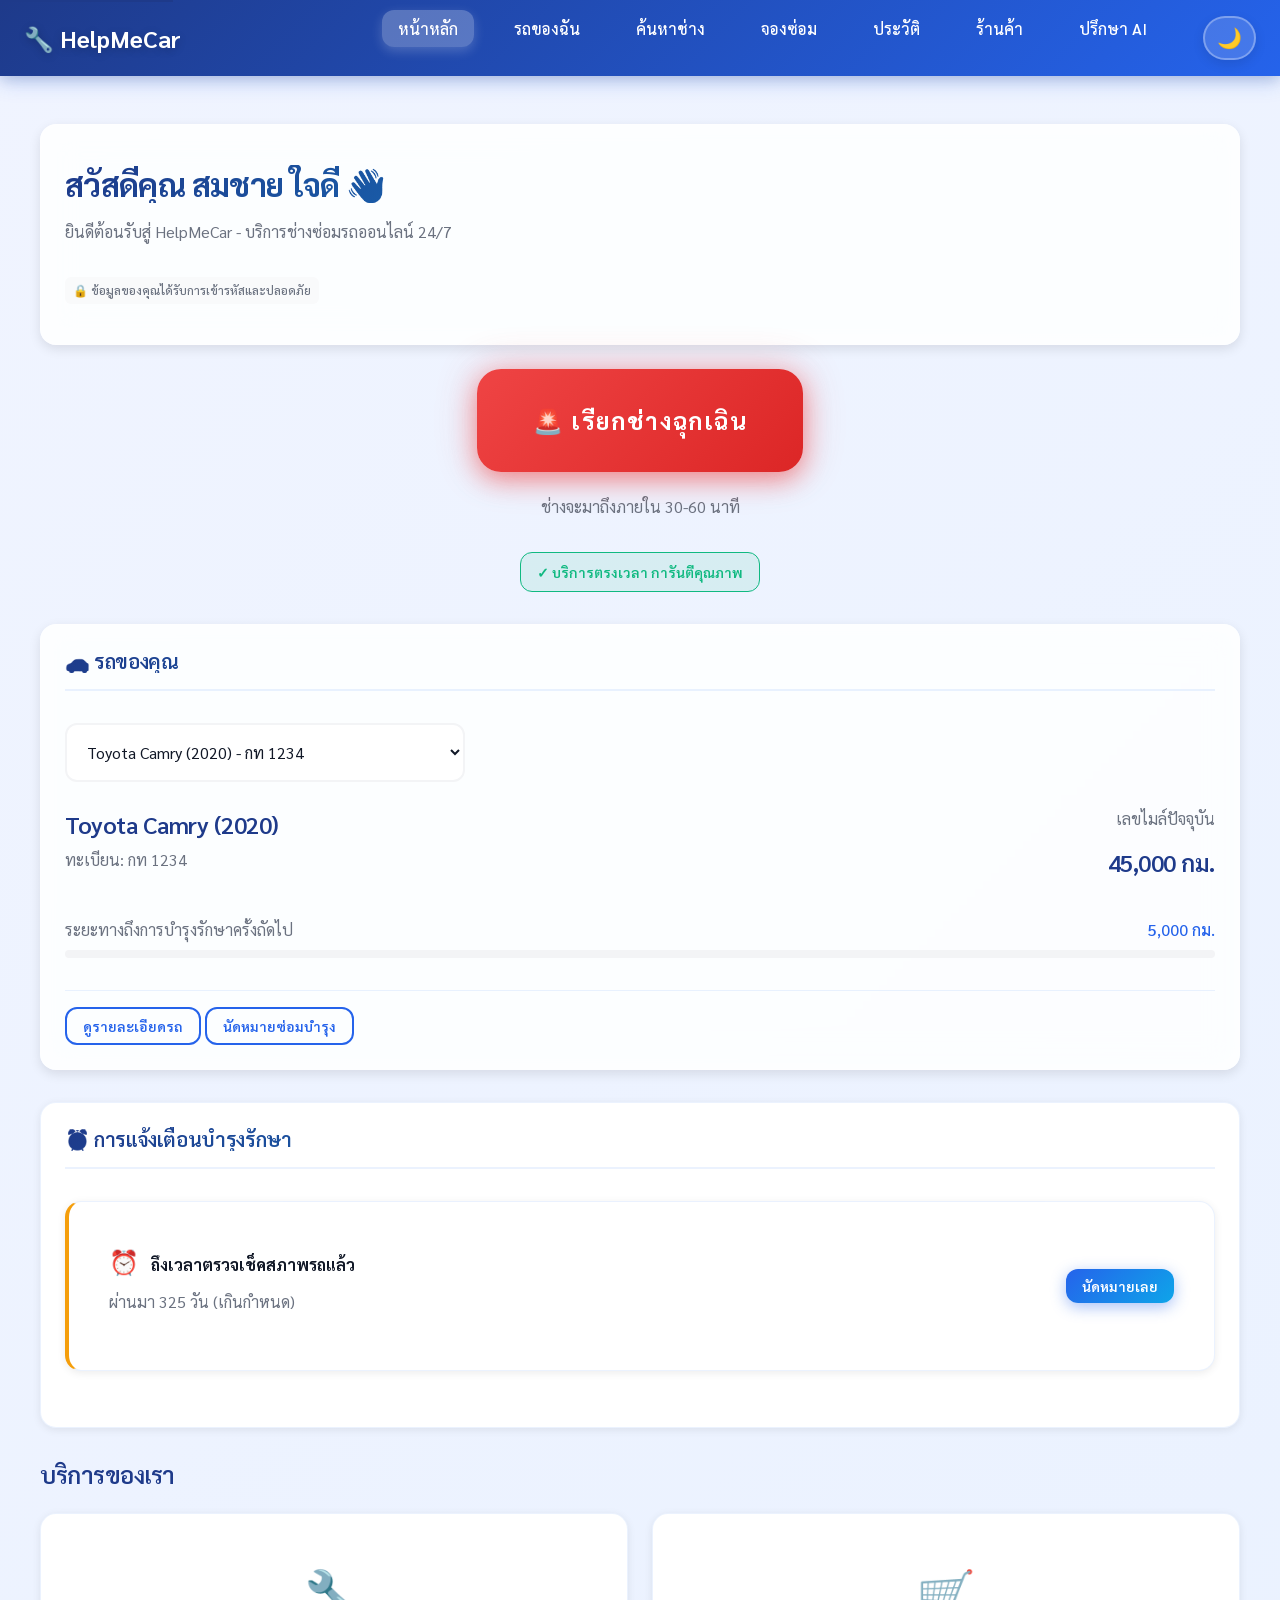
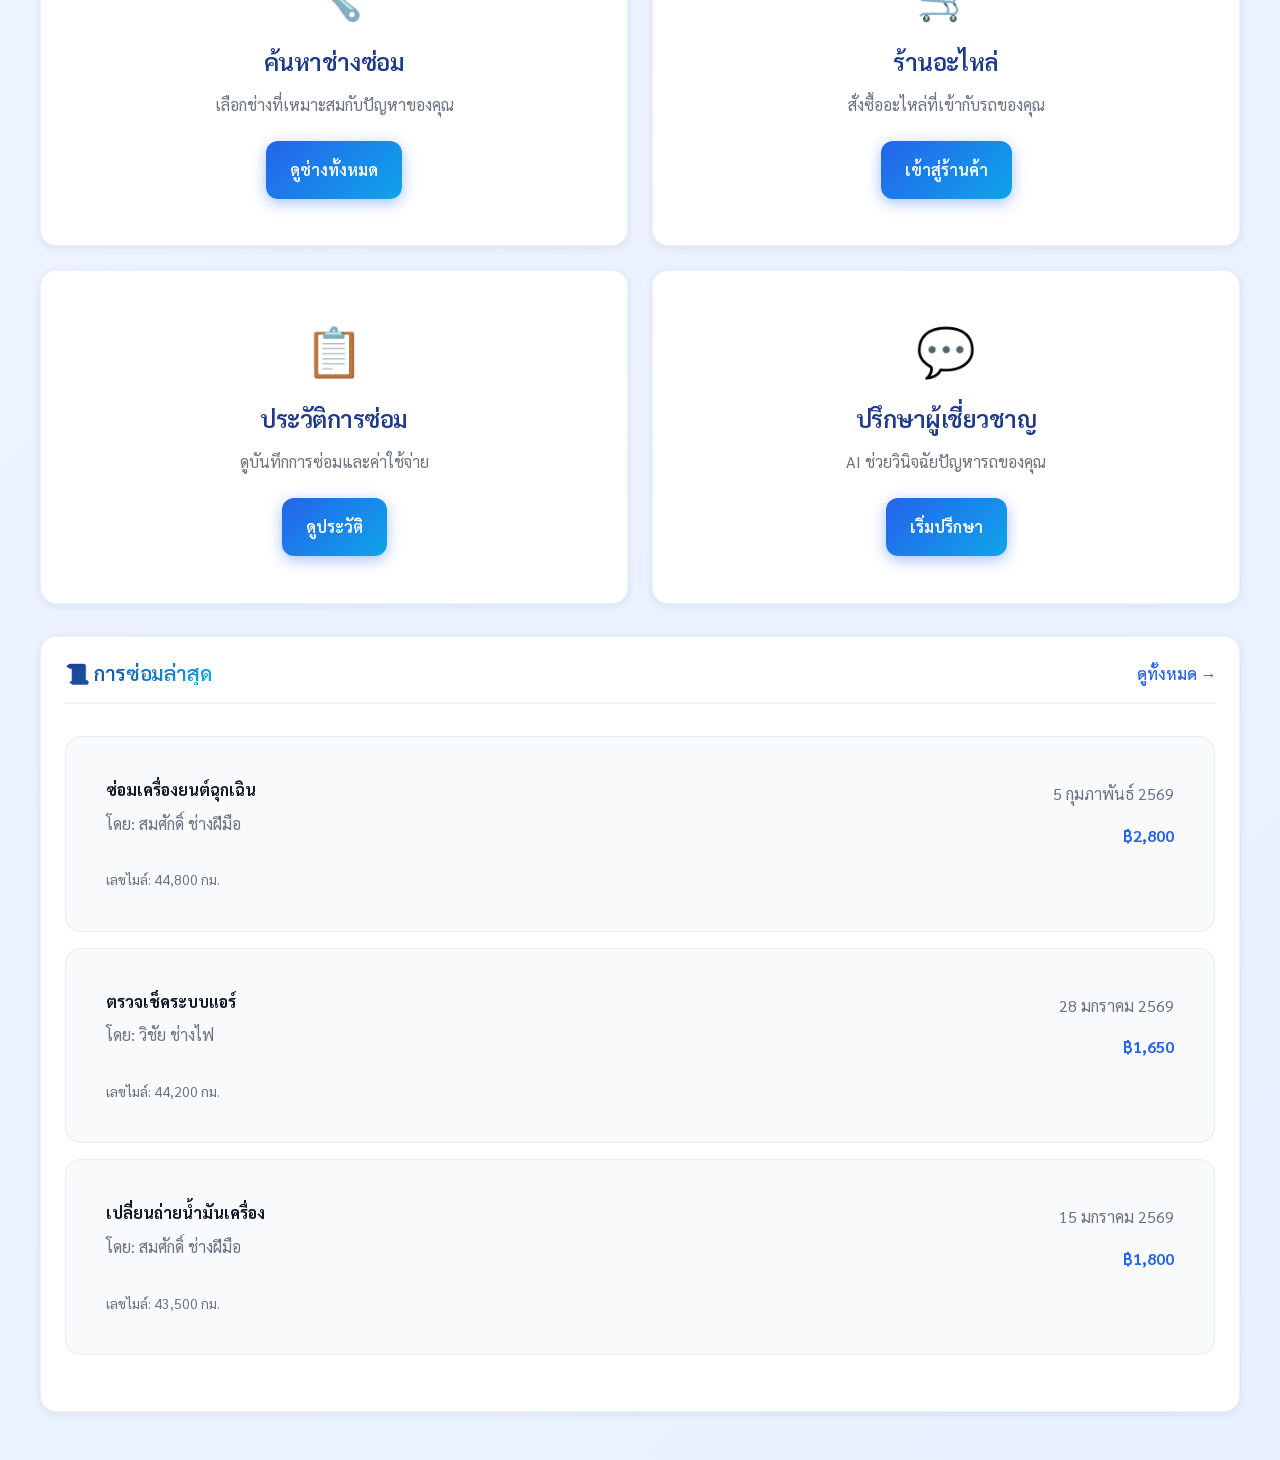
==== index.html @ f8b2505c "Add files via upload" ====
<!DOCTYPE html>
<html lang="th">

<head>
    <meta charset="UTF-8">
    <meta name="viewport" content="width=device-width, initial-scale=1.0">
    <meta name="description"
        content="HelpMeCar - บริการช่างซ่อมรถฉุกเฉิน 24/7 พร้อมบริการซื้ออะไหล่และปรึกษาผู้เชี่ยวชาญ">
    <meta name="keywords" content="ซ่อมรถ, ช่างซ่อมรถ, ซ่อมรถฉุกเฉิน, อะไหล่รถ, บำรุงรักษารถ">
    <meta name="author" content="HelpMeCar">
    <title>HelpMeCar - แดชบอร์ด</title>
    <link rel="stylesheet" href="css/style.css">
</head>

<body>
    <!-- Skip Navigation for Accessibility -->
    <a href="#main-content" class="skip-nav">ข้ามไปยังเนื้อหาหลัก</a>

    <!-- Navigation Bar -->
    <nav class="navbar">
        <div class="navbar-container">
            <a href="index.html" class="navbar-brand">
                🔧 HelpMeCar
            </a>

            <button class="navbar-toggle" aria-label="Toggle menu">
                <span></span>
                <span></span>
                <span></span>
            </button>

            <ul class="navbar-menu">
                <li><a href="index.html" class="navbar-link active">หน้าหลัก</a></li>
                <li><a href="pages/vehicles.html" class="navbar-link">รถของฉัน</a></li>
                <li><a href="pages/mechanics.html" class="navbar-link">ค้นหาช่าง</a></li>
                <li><a href="pages/booking.html" class="navbar-link">จองซ่อม</a></li>
                <li><a href="pages/history.html" class="navbar-link">ประวัติ</a></li>
                <li><a href="pages/store.html" class="navbar-link">ร้านค้า</a></li>
                <li><a href="pages/consultation.html" class="navbar-link">ปรึกษา AI</a></li>
                <li>
                    <button class="theme-toggle" onclick="toggleTheme()" aria-label="Toggle dark mode">
                        <span class="icon" id="themeIcon">🌙</span>
                    </button>
                </li>
            </ul>
        </div>
    </nav>

    <!-- Main Content -->
    <main id="main-content" class="container section">
        <!-- Welcome Section -->
        <div class="card card-glass mb-3">
            <div class="card-body">
                <h2 class="mb-2"
                    style="background: linear-gradient(135deg, var(--primary-blue), var(--electric-blue)); -webkit-background-clip: text; -webkit-text-fill-color: transparent; background-clip: text; font-weight: 700;">
                    สวัสดีคุณ <span id="userName">...</span> 👋</h2>
                <p class="text-muted">ยินดีต้อนรับสู่ HelpMeCar - บริการช่างซ่อมรถออนไลน์ 24/7</p>
                <div class="security-indicator mt-2">
                    🔒 ข้อมูลของคุณได้รับการเข้ารหัสและปลอดภัย
                </div>
            </div>
        </div>

        <!-- Emergency Call Button (Primary Action) -->
        <div class="text-center mb-4">
            <a href="pages/booking.html?type=emergency" class="btn btn-emergency btn-xl">
                <span style="display: inline-block; animation: float 2s ease-in-out infinite;">🚨</span>
                เรียกช่างฉุกเฉิน
            </a>
            <p class="text-muted mt-2">ช่างจะมาถึงภายใน 30-60 นาที</p>
            <div class="trust-badge mt-2">
                ✓ บริการตรงเวลา การันตีคุณภาพ
            </div>
        </div>

        <!-- Current Vehicle Status -->
        <div class="card card-glass mb-4">
            <div class="card-header">
                <h3 class="card-title"><span
                        style="animation: float 3s ease-in-out infinite; display: inline-block;">🚗</span> รถของคุณ</h3>
            </div>
            <div class="card-body">
                <div id="vehicleInfo">
                    <!-- Vehicle Selector (if multiple vehicles) -->
                    <div class="mb-3" id="vehicleSelectorContainer"></div>

                    <div class="flex-between mb-2">
                        <div>
                            <h4 id="vehicleName" class="mb-1">กำลังโหลด...</h4>
                            <p class="text-muted" id="vehiclePlate">-</p>
                        </div>
                        <div class="text-right">
                            <p class="text-muted">เลขไมล์ปัจจุบัน</p>
                            <h4 id="vehicleMileage">-</h4>
                        </div>
                    </div>

                    <!-- Maintenance Progress Bar -->
                    <div class="mt-3">
                        <div class="flex-between mb-1">
                            <span class="text-muted">ระยะทางถึงการบำรุงรักษาครั้งถัดไป</span>
                            <span class="text-primary" id="mileageRemaining">-</span>
                        </div>
                        <div style="background: var(--bg-grey); height: 8px; border-radius: 4px; overflow: hidden;">
                            <div id="mileageProgress"
                                style="background: var(--steel-blue); height: 100%; width: 0%; transition: width 0.5s;">
                            </div>
                        </div>
                    </div>
                </div>
            </div>
            <div class="card-footer">
                <button class="btn btn-outline btn-sm" onclick="viewVehicleDetails()">ดูรายละเอียดรถ</button>
                <button class="btn btn-outline btn-sm" onclick="scheduleService()">นัดหมายซ่อมบำรุง</button>
            </div>
        </div>

        <!-- Maintenance Reminders -->
        <div class="card mb-4">
            <div class="card-header">
                <h3 class="card-title">⏰ การแจ้งเตือนบำรุงรักษา</h3>
            </div>
            <div class="card-body">
                <div id="reminders">
                    <!-- Reminders will be populated here -->
                </div>
            </div>
        </div>

        <!-- Quick Actions Grid -->
        <h3 class="mb-3">บริการของเรา</h3>
        <div class="grid grid-2 mb-4">
            <div class="card">
                <div class="card-body text-center">
                    <div style="font-size: 3rem; margin-bottom: 1rem; animation: float 3s ease-in-out infinite;">🔧
                    </div>
                    <h4 class="mb-2">ค้นหาช่างซ่อม</h4>
                    <p class="text-muted mb-3">เลือกช่างที่เหมาะสมกับปัญหาของคุณ</p>
                    <a href="pages/mechanics.html" class="btn btn-primary">ดูช่างทั้งหมด</a>
                </div>
            </div>

            <div class="card">
                <div class="card-body text-center">
                    <div style="font-size: 3rem; margin-bottom: 1rem; animation: float 3s ease-in-out infinite 0.3s;">🛒
                    </div>
                    <h4 class="mb-2">ร้านอะไหล่</h4>
                    <p class="text-muted mb-3">สั่งซื้ออะไหล่ที่เข้ากับรถของคุณ</p>
                    <a href="pages/store.html" class="btn btn-primary">เข้าสู่ร้านค้า</a>
                </div>
            </div>

            <div class="card">
                <div class="card-body text-center">
                    <div style="font-size: 3rem; margin-bottom: 1rem; animation: float 3s ease-in-out infinite 0.6s;">📋
                    </div>
                    <h4 class="mb-2">ประวัติการซ่อม</h4>
                    <p class="text-muted mb-3">ดูบันทึกการซ่อมและค่าใช้จ่าย</p>
                    <a href="pages/history.html" class="btn btn-primary">ดูประวัติ</a>
                </div>
            </div>

            <div class="card">
                <div class="card-body text-center">
                    <div style="font-size: 3rem; margin-bottom: 1rem; animation: float 3s ease-in-out infinite 0.9s;">💬
                    </div>
                    <h4 class="mb-2">ปรึกษาผู้เชี่ยวชาญ</h4>
                    <p class="text-muted mb-3">AI ช่วยวินิจฉัยปัญหารถของคุณ</p>
                    <a href="pages/consultation.html" class="btn btn-primary">เริ่มปรึกษา</a>
                </div>
            </div>
        </div>

        <!-- Recent Service History (Brief) -->
        <div class="card">
            <div class="card-header flex-between">
                <h3 class="card-title">📜 การซ่อมล่าสุด</h3>
                <a href="history.html" class="text-primary">ดูทั้งหมด →</a>
            </div>
            <div class="card-body">
                <div id="recentServices">
                    <!-- Recent services will be populated here -->
                </div>
            </div>
        </div>
    </main>

    <!-- Scripts -->
    <script src="js/app.js"></script>
    <script src="js/dashboard.js"></script>
</body>

</html>
---- css/style.css ----
/* ========================================
/* ========================================
   HelpMeCar - Modern Premium Design System
   ======================================== */

/* Import Thai Font */
@import url('https://fonts.googleapis.com/css2?family=Sarabun:wght@300;400;500;600;700&display=swap');

/* CSS Variables - Modern Premium Theme */
:root {
  /* Primary Colors - Vibrant Blue Gradient */
  --primary-blue: #1E3A8A;
  --primary-blue-light: #2563EB;
  --primary-blue-dark: #1E40AF;
  --royal-blue: #2563EB;
  --electric-blue: #0EA5E9;
  --cyan-blue: #06B6D4;

  /* Secondary Colors - Grey */
  --secondary-grey: #1F2937;
  --secondary-grey-light: #374151;
  --secondary-grey-dark: #0F172A;

  /* Accent Colors - Bright Blue */
  --accent-blue: #3B82F6;
  --accent-blue-light: #60A5FA;
  --sky-blue: #0EA5E9;
  --purple-accent: #8B5CF6;
  --pink-accent: #EC4899;

  /* Background Colors */
  --bg-light: #F9FAFB;
  --bg-grey: #F3F4F6;
  --bg-white: #FFFFFF;
  --bg-gradient: linear-gradient(135deg, #667eea 0%, #764ba2 100%);

  /* Text Colors */
  --text-dark: #111827;
  --text-white: #FFFFFF;
  --text-muted: #6B7280;

  /* Status Colors */
  --success: #10B981;
  --warning: #F59E0B;
  --danger: #EF4444;
  --info: #06B6D4;

  /* Premium Shadows */
  --shadow-sm: 0 2px 8px rgba(0, 0, 0, 0.08);
  --shadow-md: 0 4px 12px rgba(0, 0, 0, 0.1);
  --shadow-lg: 0 10px 30px rgba(0, 0, 0, 0.15);
  --shadow-xl: 0 20px 40px rgba(0, 0, 0, 0.2);
  --shadow-glow: 0 0 20px rgba(37, 99, 235, 0.3);
  --shadow-colored: 0 8px 32px rgba(59, 130, 246, 0.25);

  /* Spacing */
  --spacing-xs: 0.5rem;
  --spacing-sm: 1rem;
  --spacing-md: 1.5rem;
  --spacing-lg: 2rem;
  --spacing-xl: 3rem;

  /* Border Radius */
  --radius-sm: 6px;
  --radius-md: 12px;
  --radius-lg: 16px;
  --radius-xl: 24px;
  --radius-full: 9999px;

  /* Transitions */
  --transition-fast: 0.2s cubic-bezier(0.4, 0, 0.2, 1);
  --transition-normal: 0.3s cubic-bezier(0.4, 0, 0.2, 1);
  --transition-slow: 0.5s cubic-bezier(0.4, 0, 0.2, 1);
  --transition-bounce: 0.5s cubic-bezier(0.68, -0.55, 0.265, 1.55);
}

/* ========================================
   DARK MODE THEME
   ======================================== */
[data-theme="dark"] {
  /* Primary Colors - Brighter Blue for dark mode */
  --primary-blue: #3B82F6;
  --primary-blue-light: #60A5FA;
  --primary-blue-dark: #2563EB;
  --royal-blue: #60A5FA;
  --electric-blue: #38BDF8;
  --cyan-blue: #22D3EE;

  /* Secondary Colors - Lighter Grey */
  --secondary-grey: #9CA3AF;
  --secondary-grey-light: #D1D5DB;
  --secondary-grey-dark: #6B7280;

  /* Accent Colors - Sky Blue */
  --accent-blue: #60A5FA;
  --accent-blue-light: #93C5FD;
  --sky-blue: #38BDF8;
  --purple-accent: #A78BFA;
  --pink-accent: #F472B6;

  /* Background Colors - Dark */
  --bg-light: #1F2937;
  --bg-grey: #374151;
  --bg-white: #111827;

  /* Text Colors - Light */
  --text-dark: #F9FAFB;
  --text-white: #FFFFFF;
  --text-muted: #9CA3AF;

  /* Status Colors - Adjusted for dark */
  --success: #34D399;
  --warning: #FBBF24;
  --danger: #F87171;
  --info: #22D3EE;

  /* Shadows - Stronger for dark mode */
  --shadow-sm: 0 2px 8px rgba(0, 0, 0, 0.4);
  --shadow-md: 0 4px 12px rgba(0, 0, 0, 0.5);
  --shadow-lg: 0 10px 30px rgba(0, 0, 0, 0.6);
  --shadow-xl: 0 20px 40px rgba(0, 0, 0, 0.7);
  --shadow-glow: 0 0 25px rgba(96, 165, 250, 0.4);
  --shadow-colored: 0 8px 32px rgba(96, 165, 250, 0.3);
}

/* Smooth transition for theme switching */
body {
  transition: background-color 0.3s ease, color 0.3s ease;
}

/* ========================================
   Base Styles
   ======================================== */

* {
  margin: 0;
  padding: 0;
  box-sizing: border-box;
}

html {
  font-size: 16px;
  scroll-behavior: smooth;
}

body {
  font-family: 'Sarabun', sans-serif;
  background: linear-gradient(135deg,
      #f0f4ff 0%,
      #e8f1ff 25%,
      #f5f8ff 50%,
      #eef4ff 75%,
      #f0f4ff 100%);
  background-size: 400% 400%;
  animation: gradient-float 15s ease infinite;
  color: var(--text-dark);
  line-height: 1.6;
  font-weight: 500;
  -webkit-font-smoothing: antialiased;
  -moz-osx-font-smoothing: grayscale;
  position: relative;
  min-height: 100vh;
}

/* Animated gradient background */
@keyframes gradient-float {
  0% {
    background-position: 0% 50%;
  }

  50% {
    background-position: 100% 50%;
  }

  100% {
    background-position: 0% 50%;
  }
}

/* Dark mode background */
[data-theme="dark"] body {
  background: linear-gradient(135deg,
      #0f172a 0%,
      #1e293b 25%,
      #1a2332 50%,
      #151f2e 75%,
      #0f172a 100%);
  background-size: 400% 400%;
  animation: gradient-float 15s ease infinite;
}

/* Smooth page entrance */
@keyframes fadeIn {
  from {
    opacity: 0;
    transform: translateY(20px);
  }

  to {
    opacity: 1;
    transform: translateY(0);
  }
}

body {
  animation: fadeIn 0.5s ease-out;
}

/* ========================================
   Typography
   ======================================== */

h1,
h2,
h3,
h4,
h5,
h6 {
  font-weight: 600;
  line-height: 1.2;
  margin-bottom: var(--spacing-sm);
  color: var(--primary-blue);
  letter-spacing: -0.02em;
}

h1 {
  font-size: 2.5rem;
}

h2 {
  font-size: 2rem;
}

h3 {
  font-size: 1.5rem;
}

h4 {
  font-size: 1.5rem;
}

h5 {
  font-size: 1.25rem;
}

h6 {
  font-size: 1rem;
}

p {
  margin-bottom: var(--spacing-sm);
}

a {
  color: var(--royal-blue);
  text-decoration: none;
  transition: all var(--transition-fast);
  position: relative;
}

a:hover {
  color: var(--electric-blue);
  text-shadow: 0 0 10px rgba(37, 99, 235, 0.3);
}

/* Floating animation for icons */
@keyframes float {

  0%,
  100% {
    transform: translateY(0px);
  }

  50% {
    transform: translateY(-10px);
  }
}

/* ========================================
   Layout Components
   ======================================== */

.container {
  width: 100%;
  max-width: 1200px;
  margin: 0 auto;
  padding: 0 var(--spacing-md);
}

.container-fluid {
  width: 100%;
  padding: 0 var(--spacing-md);
}

.section {
  padding: var(--spacing-xl) 0;
}

/* ========================================
   Navigation Bar
   ======================================== */

.navbar {
  background: linear-gradient(135deg,
      var(--primary-blue) 0%,
      var(--royal-blue) 50%,
      var(--electric-blue) 100%);
  background-size: 200% 200%;
  animation: gradient-shift 8s ease infinite;
  box-shadow: var(--shadow-md), 0 4px 20px rgba(37, 99, 235, 0.3);
  position: sticky;
  top: 0;
  z-index: 1000;
  backdrop-filter: blur(10px);
}

@keyframes slideDown {
  from {
    transform: translateY(-100%);
    opacity: 0;
  }

  to {
    transform: translateY(0);
    opacity: 1;
  }
}

.navbar-container {
  display: flex;
  justify-content: space-between;
  align-items: center;
  padding: var(--spacing-sm) var(--spacing-md);
}

.navbar-brand {
  font-size: 1.5rem;
  font-weight: 700;
  color: var(--text-white);
  display: flex;
  align-items: center;
  gap: var(--spacing-xs);
  text-shadow: 0 2px 10px rgba(0, 0, 0, 0.2);
  transition: transform var(--transition-normal);
}

.navbar-brand:hover {
  transform: scale(1.05);
  text-shadow: 0 4px 20px rgba(255, 255, 255, 0.3);
}

.navbar-menu {
  display: flex;
  list-style: none;
  gap: var(--spacing-md);
}

.navbar-link {
  color: var(--text-white);
  padding: var(--spacing-xs) var(--spacing-sm);
  border-radius: var(--radius-md);
  transition: all var(--transition-normal);
  position: relative;
  font-weight: 500;
}

/* Underline effect on hover */
.navbar-link::after {
  content: '';
  position: absolute;
  bottom: 0;
  left: 50%;
  width: 0;
  height: 2px;
  background: var(--text-white);
  transition: all var(--transition-normal);
  transform: translateX(-50%);
}

.navbar-link:hover {
  background: rgba(255, 255, 255, 0.15);
  color: var(--text-white);
  transform: translateY(-2px);
}

.navbar-link:hover::after {
  width: 80%;
}

.navbar-link.active {
  background: rgba(255, 255, 255, 0.25);
  color: var(--text-white);
  box-shadow: 0 4px 12px rgba(255, 255, 255, 0.2);
}

/* Mobile Menu Toggle */
.navbar-toggle {
  display: none;
  flex-direction: column;
  gap: 4px;
  background: transparent;
  border: none;
  cursor: pointer;
  padding: 0.5rem;
}

.navbar-toggle span {
  width: 25px;
  height: 3px;
  background: var(--text-white);
  border-radius: 2px;
  transition: all var(--transition-normal);
}

.navbar-toggle:hover span {
  background: rgba(255, 255, 255, 0.8);
}

/* Dark Mode Toggle */
.theme-toggle {
  background: rgba(255, 255, 255, 0.15);
  border: 2px solid rgba(255, 255, 255, 0.3);
  color: var(--text-white);
  padding: 0.5rem 0.75rem;
  border-radius: var(--radius-full);
  cursor: pointer;
  display: flex;
  align-items: center;
  gap: 0.5rem;
  font-size: 1.25rem;
  transition: all var(--transition-normal);
  margin-left: var(--spacing-sm);
  box-shadow: 0 4px 12px rgba(0, 0, 0, 0.1);
}

.theme-toggle:hover {
  background: rgba(255, 255, 255, 0.25);
  transform: scale(1.1);
  box-shadow: 0 6px 20px rgba(0, 0, 0, 0.2);
}

.theme-toggle .icon {
  transition: transform var(--transition-slow);
}

.theme-toggle:hover .icon {
  transform: rotate(180deg);
}

/* ========================================
   Cards
   ========================================*/
.card {
  background: var(--bg-white);
  border-radius: var(--radius-lg);
  box-shadow: var(--shadow-sm);
  padding: var(--spacing-md);
  transition: all var(--transition-normal);
  border: 1px solid rgba(59, 130, 246, 0.1);
  position: relative;
  overflow: hidden;
}

/* Premium gradient overlay on hover */
.card::before {
  content: '';
  position: absolute;
  top: 0;
  left: 0;
  right: 0;
  height: 4px;
  background: linear-gradient(90deg, var(--royal-blue), var(--electric-blue), var(--cyan-blue));
  opacity: 0;
  transition: opacity var(--transition-normal);
}

.card:hover::before {
  opacity: 1;
}

.card:hover {
  box-shadow: var(--shadow-colored);
  transform: translateY(-6px);
  border-color: rgba(59, 130, 246, 0.3);
}

/* Glassmorphism variant */
.card-glass {
  background: rgba(255, 255, 255, 0.85);
  backdrop-filter: blur(16px) saturate(180%);
  border: 1px solid rgba(255, 255, 255, 0.4);
  box-shadow: var(--shadow-md),
    inset 0 0 20px rgba(255, 255, 255, 0.5);
}

[data-theme="dark"] .card-glass {
  background: rgba(31, 41, 55, 0.85);
  border: 1px solid rgba(255, 255, 255, 0.15);
  box-shadow: var(--shadow-md),
    inset 0 0 20px rgba(255, 255, 255, 0.05);
}

/* Card with gradient background */
.card-gradient {
  background: linear-gradient(135deg,
      rgba(59, 130, 246, 0.95) 0%,
      rgba(147, 51, 234, 0.95) 100%);
  color: var(--text-white);
  border: none;
}

.card-gradient h1,
.card-gradient h2,
.card-gradient h3,
.card-gradient h4,
.card-gradient h5,
.card-gradient h6,
.card-gradient .card-title {
  color: var(--text-white);
}

/* Animated gradient border */
.card-glow {
  position: relative;
  border: 2px solid transparent;
  background-clip: padding-box;
}

.card-glow::after {
  content: '';
  position: absolute;
  top: -2px;
  left: -2px;
  right: -2px;
  bottom: -2px;
  background: linear-gradient(45deg,
      var(--royal-blue),
      var(--purple-accent),
      var(--pink-accent),
      var(--cyan-blue));
  border-radius: var(--radius-lg);
  z-index: -1;
  opacity: 0;
  transition: opacity var(--transition-normal);
  animation: gradient-rotate 3s linear infinite;
  background-size: 300% 300%;
}

.card-glow:hover::after {
  opacity: 0.6;
}

@keyframes gradient-rotate {
  0% {
    background-position: 0% 50%;
  }

  50% {
    background-position: 100% 50%;
  }

  100% {
    background-position: 0% 50%;
  }
}

.card-header {
  padding-bottom: var(--spacing-sm);
  border-bottom: 2px solid rgba(59, 130, 246, 0.1);
  margin-bottom: var(--spacing-sm);
}

.card-title {
  font-size: 1.25rem;
  font-weight: 600;
  color: var(--primary-blue);
  margin: 0;
  background: linear-gradient(135deg, var(--primary-blue), var(--electric-blue));
  -webkit-background-clip: text;
  -webkit-text-fill-color: transparent;
  background-clip: text;
}

.card-body {
  padding: var(--spacing-sm) 0;
}

.card-footer {
  padding-top: var(--spacing-sm);
  border-top: 1px solid rgba(59, 130, 246, 0.1);
  margin-top: var(--spacing-sm);
}

/* ========================================
   Buttons
   ======================================== */

.btn {
  display: inline-block;
  padding: var(--spacing-sm) var(--spacing-md);
  font-size: 1rem;
  font-weight: 600;
  text-align: center;
  border: none;
  border-radius: var(--radius-md);
  cursor: pointer;
  transition: all var(--transition-normal);
  font-family: 'Sarabun', sans-serif;
  position: relative;
  overflow: hidden;
  text-decoration: none;
}

/* Ripple effect */
.btn::before {
  content: '';
  position: absolute;
  top: 50%;
  left: 50%;
  width: 0;
  height: 0;
  border-radius: 50%;
  background: rgba(255, 255, 255, 0.4);
  transform: translate(-50%, -50%);
  transition: width 0.6s, height 0.6s;
}

.btn:active::before {
  width: 300px;
  height: 300px;
}

.btn:disabled {
  opacity: 0.6;
  cursor: not-allowed;
  transform: none !important;
}

/* Button Variants */
.btn-primary {
  background: linear-gradient(135deg, var(--royal-blue) 0%, var(--electric-blue) 50%, var(--cyan-blue) 100%);
  background-size: 200% 200%;
  color: var(--text-white);
  box-shadow: 0 4px 15px rgba(37, 99, 235, 0.4);
  animation: gradient-shift 3s ease infinite;
}

@keyframes gradient-shift {
  0% {
    background-position: 0% 50%;
  }

  50% {
    background-position: 100% 50%;
  }

  100% {
    background-position: 0% 50%;
  }
}

.btn-primary:hover:not(:disabled) {
  box-shadow: 0 6px 20px rgba(37, 99, 235, 0.6),
    0 0 30px rgba(37, 99, 235, 0.3);
  transform: translateY(-3px) scale(1.02);
}

.btn-secondary {
  background: linear-gradient(135deg, var(--secondary-grey) 0%, var(--secondary-grey-dark) 100%);
  color: var(--text-white);
  box-shadow: 0 4px 12px rgba(31, 41, 55, 0.3);
}

.btn-secondary:hover:not(:disabled) {
  background: linear-gradient(135deg, var(--secondary-grey-dark) 0%, #0a0f1e 100%);
  box-shadow: 0 6px 20px rgba(31, 41, 55, 0.5);
  transform: translateY(-3px);
}

.btn-danger {
  background: linear-gradient(135deg, var(--danger) 0%, #dc2626 100%);
  color: var(--text-white);
  box-shadow: 0 4px 15px rgba(239, 68, 68, 0.4);
}

.btn-danger:hover:not(:disabled) {
  background: linear-gradient(135deg, #dc2626 0%, #b91c1c 100%);
  box-shadow: 0 6px 20px rgba(239, 68, 68, 0.6);
  transform: translateY(-3px);
}

.btn-outline {
  background: transparent;
  border: 2px solid var(--royal-blue);
  color: var(--royal-blue);
  position: relative;
  overflow: hidden;
}

.btn-outline::after {
  content: '';
  position: absolute;
  top: 0;
  left: -100%;
  width: 100%;
  height: 100%;
  background: linear-gradient(135deg, var(--royal-blue), var(--electric-blue));
  transition: left var(--transition-normal);
  z-index: -1;
}

.btn-outline:hover:not(:disabled) {
  color: var(--text-white);
  border-color: var(--electric-blue);
}

.btn-outline:hover:not(:disabled)::after {
  left: 0;
}

/* Button Sizes */
.btn-sm {
  padding: var(--spacing-xs) var(--spacing-sm);
  font-size: 0.875rem;
}

.btn-lg {
  padding: var(--spacing-md) var(--spacing-lg);
  font-size: 1.25rem;
  font-weight: 700;
  border-radius: var(--radius-lg);
}

.btn-xl {
  padding: var(--spacing-lg) calc(var(--spacing-xl) + 0.5rem);
  font-size: 1.5rem;
  font-weight: 700;
  border-radius: var(--radius-xl);
  box-shadow: var(--shadow-xl);
}

/* Emergency Button - Enhanced */
.btn-emergency {
  background: linear-gradient(135deg,
      var(--danger) 0%,
      #dc2626 50%,
      #ef4444 100%);
  background-size: 200% 200%;
  color: var(--text-white);
  box-shadow: 0 8px 25px rgba(239, 68, 68, 0.5),
    0 0 40px rgba(239, 68, 68, 0.3);
  animation: pulse-glow 2s infinite, gradient-shift 3s ease infinite;
  font-weight: 700;
  text-transform: uppercase;
  letter-spacing: 0.05em;
}

.btn-emergency:hover:not(:disabled) {
  box-shadow: 0 12px 35px rgba(239, 68, 68, 0.7),
    0 0 60px rgba(239, 68, 68, 0.5);
  transform: translateY(-4px) scale(1.05);
}

@keyframes pulse-glow {

  0%,
  100% {
    box-shadow: 0 8px 25px rgba(239, 68, 68, 0.5),
      0 0 40px rgba(239, 68, 68, 0.3);
  }

  50% {
    box-shadow: 0 8px 35px rgba(239, 68, 68, 0.7),
      0 0 60px rgba(239, 68, 68, 0.5);
  }
}

/* ========================================
   Forms
   ======================================== */

.form-group {
  margin-bottom: var(--spacing-md);
}

.form-label {
  display: block;
  margin-bottom: var(--spacing-xs);
  font-weight: 500;
  color: var(--primary-blue);
}

.form-control {
  width: 100%;
  padding: var(--spacing-sm);
  font-size: 1rem;
  font-family: 'Sarabun', sans-serif;
  border: 2px solid var(--bg-grey);
  border-radius: var(--radius-md);
  background: var(--bg-white);
  color: var(--text-dark);
  transition: border-color var(--transition-fast);
}

.form-control:focus {
  outline: none;
  border-color: var(--royal-blue);
  box-shadow: 0 0 0 3px rgba(37, 99, 235, 0.15);
}

.form-control::placeholder {
  color: var(--text-muted);
}

textarea.form-control {
  resize: vertical;
  min-height: 100px;
}

.form-check {
  display: flex;
  align-items: center;
  gap: var(--spacing-xs);
  margin-bottom: var(--spacing-sm);
}

.form-check-input {
  width: 18px;
  height: 18px;
  cursor: pointer;
}

/* ========================================
   Badges & Tags
   ======================================== */

.badge {
  display: inline-block;
  padding: 0.25rem 0.75rem;
  font-size: 0.875rem;
  font-weight: 500;
  border-radius: var(--radius-lg);
  white-space: nowrap;
}

.badge-primary {
  background: var(--accent-blue);
  color: var(--text-white);
}

.badge-success {
  background: var(--success);
  color: var(--text-white);
}

.badge-warning {
  background: var(--warning);
  color: var(--text-white);
}

.badge-danger {
  background: var(--danger);
  color: var(--text-white);
}

.badge-info {
  background: var(--info);
  color: var(--text-white);
}

.badge-verified {
  background: var(--success);
  color: var(--text-white);
  display: inline-flex;
  align-items: center;
  gap: 4px;
}

/* ========================================
   Grid System
   ======================================== */

.grid {
  display: grid;
  gap: var(--spacing-md);
}

.grid-2 {
  grid-template-columns: repeat(2, 1fr);
}

.grid-3 {
  grid-template-columns: repeat(3, 1fr);
}

.grid-4 {
  grid-template-columns: repeat(4, 1fr);
}

/* ========================================
   Timeline (for Service History)
   ======================================== */

.timeline {
  position: relative;
  padding: var(--spacing-md) 0;
}

.timeline::before {
  content: '';
  position: absolute;
  left: 20px;
  top: 0;
  bottom: 0;
  width: 3px;
  background: var(--bg-grey);
}

.timeline-item {
  position: relative;
  padding-left: 60px;
  margin-bottom: var(--spacing-lg);
}

.timeline-marker {
  position: absolute;
  left: 8px;
  top: 0;
  width: 28px;
  height: 28px;
  border-radius: 50%;
  background: var(--accent-blue);
  border: 4px solid var(--bg-white);
  box-shadow: var(--shadow-sm);
}

.timeline-content {
  background: var(--bg-white);
  padding: var(--spacing-md);
  border-radius: var(--radius-lg);
  box-shadow: var(--shadow-md);
}

.timeline-date {
  font-size: 0.875rem;
  color: var(--text-muted);
  font-weight: 500;
}

/* ========================================
   Rating Stars
   ======================================== */

.rating {
  display: flex;
  gap: 4px;
  align-items: center;
}

.star {
  color: var(--warning);
  font-size: 1.25rem;
}

.star.empty {
  color: var(--bg-grey);
}

/* ========================================
   Trust & Security Indicators
   ======================================== */

.trust-badge {
  display: inline-flex;
  align-items: center;
  gap: 0.5rem;
  padding: 0.5rem 1rem;
  background: rgba(16, 185, 129, 0.1);
  border: 1px solid var(--success);
  border-radius: var(--radius-md);
  font-size: 0.875rem;
  color: var(--success);
  font-weight: 600;
}

.security-indicator {
  display: inline-flex;
  align-items: center;
  gap: 0.25rem;
  font-size: 0.75rem;
  color: var(--text-muted);
  padding: 0.25rem 0.5rem;
  background: var(--bg-light);
  border-radius: var(--radius-sm);
}

.verified-mechanic {
  display: inline-flex;
  align-items: center;
  gap: 0.25rem;
  background: var(--success);
  color: white;
  padding: 0.25rem 0.5rem;
  border-radius: var(--radius-md);
  font-size: 0.75rem;
  font-weight: 600;
}

/* Loading States */
.loading {
  opacity: 0.6;
  pointer-events: none;
  cursor: wait;
}

.spinner {
  display: inline-block;
  width: 20px;
  height: 20px;
  border: 3px solid rgba(255, 255, 255, 0.3);
  border-radius: 50%;
  border-top-color: white;
  animation: spin 0.8s linear infinite;
}

@keyframes spin {
  to {
    transform: rotate(360deg);
  }
}

.btn .spinner {
  width: 16px;
  height: 16px;
  border-width: 2px;
  margin-right: 0.5rem;
}

/* Better Focus States for Accessibility */
button:focus-visible,
a:focus-visible,
input:focus-visible,
select:focus-visible,
textarea:focus-visible {
  outline: 3px solid var(--accent-blue);
  outline-offset: 2px;
}

/* Skip Navigation for Accessibility */
.skip-nav {
  position: absolute;
  top: -40px;
  left: 0;
  background: var(--primary-blue);
  color: white;
  padding: 0.5rem 1rem;
  text-decoration: none;
  z-index: 9999;
}

.skip-nav:focus {
  top: 0;
}

/* ========================================
   Filter & Search
   ======================================== */

.filter-bar {
  background: var(--bg-white);
  padding: var(--spacing-md);
  border-radius: var(--radius-lg);
  box-shadow: var(--shadow-sm);
  margin-bottom: var(--spacing-md);
  display: flex;
  gap: var(--spacing-sm);
  flex-wrap: wrap;
}

.search-box {
  position: relative;
  flex: 1;
  min-width: 250px;
}

.search-icon {
  position: absolute;
  left: var(--spacing-sm);
  top: 50%;
  transform: translateY(-50%);
  color: var(--text-muted);
}

.search-box input {
  padding-left: 2.5rem;
}

/* ========================================
   Modal
   ======================================== */

.modal {
  display: none;
  position: fixed;
  top: 0;
  left: 0;
  width: 100%;
  height: 100%;
  background: rgba(0, 0, 0, 0.6);
  z-index: 2000;
  align-items: center;
  justify-content: center;
}

.modal.active {
  display: flex;
}

.modal-content {
  background: var(--bg-white);
  border-radius: var(--radius-lg);
  max-width: 600px;
  width: 90%;
  max-height: 90vh;
  overflow-y: auto;
  box-shadow: var(--shadow-lg);
}

.modal-header {
  padding: var(--spacing-md);
  border-bottom: 2px solid var(--bg-light);
  display: flex;
  justify-content: space-between;
  align-items: center;
}

.modal-body {
  padding: var(--spacing-md);
}

.modal-footer {
  padding: var(--spacing-md);
  border-top: 1px solid var(--bg-light);
  display: flex;
  gap: var(--spacing-sm);
  justify-content: flex-end;
}

.modal-close {
  background: transparent;
  border: none;
  font-size: 1.5rem;
  cursor: pointer;
  color: var(--text-muted);
  transition: color var(--transition-fast);
}

.modal-close:hover {
  color: var(--text-dark);
}

/* ========================================
   Utility Classes
   ======================================== */

/* Text Alignment */
.text-left {
  text-align: left;
}

.text-center {
  text-align: center;
}

.text-right {
  text-align: right;
}

/* Text Colors */
.text-primary {
  color: var(--royal-blue);
}

.text-success {
  color: var(--success);
}

.text-warning {
  color: var(--warning);
}

.text-danger {
  color: var(--danger);
}

.text-muted {
  color: var(--text-muted);
  font-weight: 400;
}

.text-white {
  color: var(--text-white);
}

/* Spacing */
.mt-1 {
  margin-top: var(--spacing-xs);
}

.mt-2 {
  margin-top: var(--spacing-sm);
}

.mt-3 {
  margin-top: var(--spacing-md);
}

.mt-4 {
  margin-top: var(--spacing-lg);
}

.mb-1 {
  margin-bottom: var(--spacing-xs);
}

.mb-2 {
  margin-bottom: var(--spacing-sm);
}

.mb-3 {
  margin-bottom: var(--spacing-md);
}

.mb-4 {
  margin-bottom: var(--spacing-lg);
}

/* Display */
.d-none {
  display: none;
}

.d-block {
  display: block;
}

.d-flex {
  display: flex;
}

.d-grid {
  display: grid;
}

/* Flexbox */
.flex-center {
  display: flex;
  justify-content: center;
  align-items: center;
}

.flex-between {
  display: flex;
  justify-content: space-between;
  align-items: center;
}

.flex-column {
  display: flex;
  flex-direction: column;
}

.gap-1 {
  gap: var(--spacing-xs);
}

.gap-2 {
  gap: var(--spacing-sm);
}

.gap-3 {
  gap: var(--spacing-md);
}

/* ========================================
   Responsive Design
   ======================================== */

@media (max-width: 768px) {
  html {
    font-size: 14px;
  }

  h1 {
    font-size: 2rem;
  }

  h2 {
    font-size: 1.75rem;
  }

  h3 {
    font-size: 1.5rem;
  }

  /* Hamburger Menu - SHOW on Mobile */
  .navbar-toggle {
    display: flex !important;
    padding: 0.5rem;
    z-index: 1001;
  }

  .navbar-toggle span {
    width: 28px;
    height: 3px;
  }

  /* Mobile Menu */
  .navbar-menu {
    display: none;
    flex-direction: column;
    position: absolute;
    top: 100%;
    left: 0;
    right: 0;
    background: var(--primary-blue);
    padding: var(--spacing-md);
    box-shadow: var(--shadow-lg);
    animation: slideDown 0.3s ease-out;
  }

  .navbar-menu.active {
    display: flex !important;
  }

  .navbar-menu li {
    margin-bottom: 0.5rem;
  }

  .navbar-link {
    display: block;
    padding: 1rem;
    font-size: 1.1rem;
    text-align: center;
    border-radius: var(--radius-md);
  }

  .grid-2,
  .grid-3,
  .grid-4 {
    grid-template-columns: 1fr;
  }

  .filter-bar {
    flex-direction: column;
  }

  .search-box {
    width: 100%;
  }

  /* Vehicle Selector - Full Width on Mobile */
  #vehicleSelector,
  select.form-control {
    max-width: 100% !important;
    width: 100%;
  }

  /* Vehicle Cards - Better Mobile Layout */
  .card {
    margin-bottom: 1rem;
  }

  .card .flex-between {
    flex-direction: column;
    gap: 0.5rem;
  }

  .card .btn-sm {
    padding: 0.75rem 1rem;
    font-size: 1rem;
  }

  /* Vehicle Action Buttons - Stack on Mobile */
  .card .flex-between[style*="gap"]>button,
  .card .flex-between[style*="gap"]>.btn {
    width: 100% !important;
    flex: 1 1 100% !important;
  }

  /* Modal - Full Screen on Mobile */
  .modal-content {
    max-width: 100% !important;
    margin: 1rem;
    max-height: calc(100vh - 2rem);
    overflow-y: auto;
  }

  /* Form Controls - Larger Touch Targets */
  .form-control,
  .btn {
    min-height: 44px;
    font-size: 1rem;
  }

  /* Form Buttons - Full Width on Mobile */
  .form-group .flex-between {
    flex-direction: column;
  }

  .form-group .flex-between .btn {
    width: 100%;
  }

  /* Timeline Cards - Better Mobile Spacing */
  .timeline-item {
    padding: 1rem;
  }

  /* Stats Grid - Stack on Mobile */
  .grid-3>div {
    margin-bottom: 0.5rem;
  }

  /* Container Padding */
  .container {
    padding-left: 1rem;
    padding-right: 1rem;
  }

  /* Card Body Padding */
  .card-body {
    padding: 1rem;
  }

  /* Hide long text on small screens */
  .text-muted {
    font-size: 0.875rem;
  }

  /* Better spacing for vehicle info */
  #vehicleSelectorContainer {
    margin-bottom: 1rem;
  }

  /* Improve button groups on mobile */
  .btn-group {
    display: flex;
    flex-direction: column;
    gap: 0.5rem;
  }

  .btn-group>.btn {
    width: 100%;
  }

  /* Vehicles Page - Mobile Optimized */
  .vehicle-actions {
    margin-top: 1rem;
  }

  .vehicle-actions button {
    min-height: 48px !important;
    font-size: 1rem !important;
  }

  /* Vehicle Card Stats - Better Mobile Layout */
  .card-body>div[style*="display: flex"] {
    font-size: 0.9rem;
  }

  /* Empty State - Better Mobile */
  #emptyState {
    padding: 2rem 1rem !important;
  }

  #emptyState h2 {
    font-size: 1.5rem;
  }

  /* Vehicle Icon - Smaller on Mobile */
  .card-body>div[style*="font-size: 3rem"] {
    font-size: 2.5rem !important;
  }
}

@media (min-width: 769px) and (max-width: 1024px) {

  .grid-3,
  .grid-4 {
    grid-template-columns: repeat(2, 1fr);
  }

  /* Vehicle Selector - Better width on tablet */
  #vehicleSelector,
  select.form-control {
    max-width: 100%;
  }

  /* Modal - Reasonable width on tablet */
  .modal-content {
    max-width: 600px;
  }

  /* Cards - Better spacing */
  .card {
    margin-bottom: 1rem;
  }
}
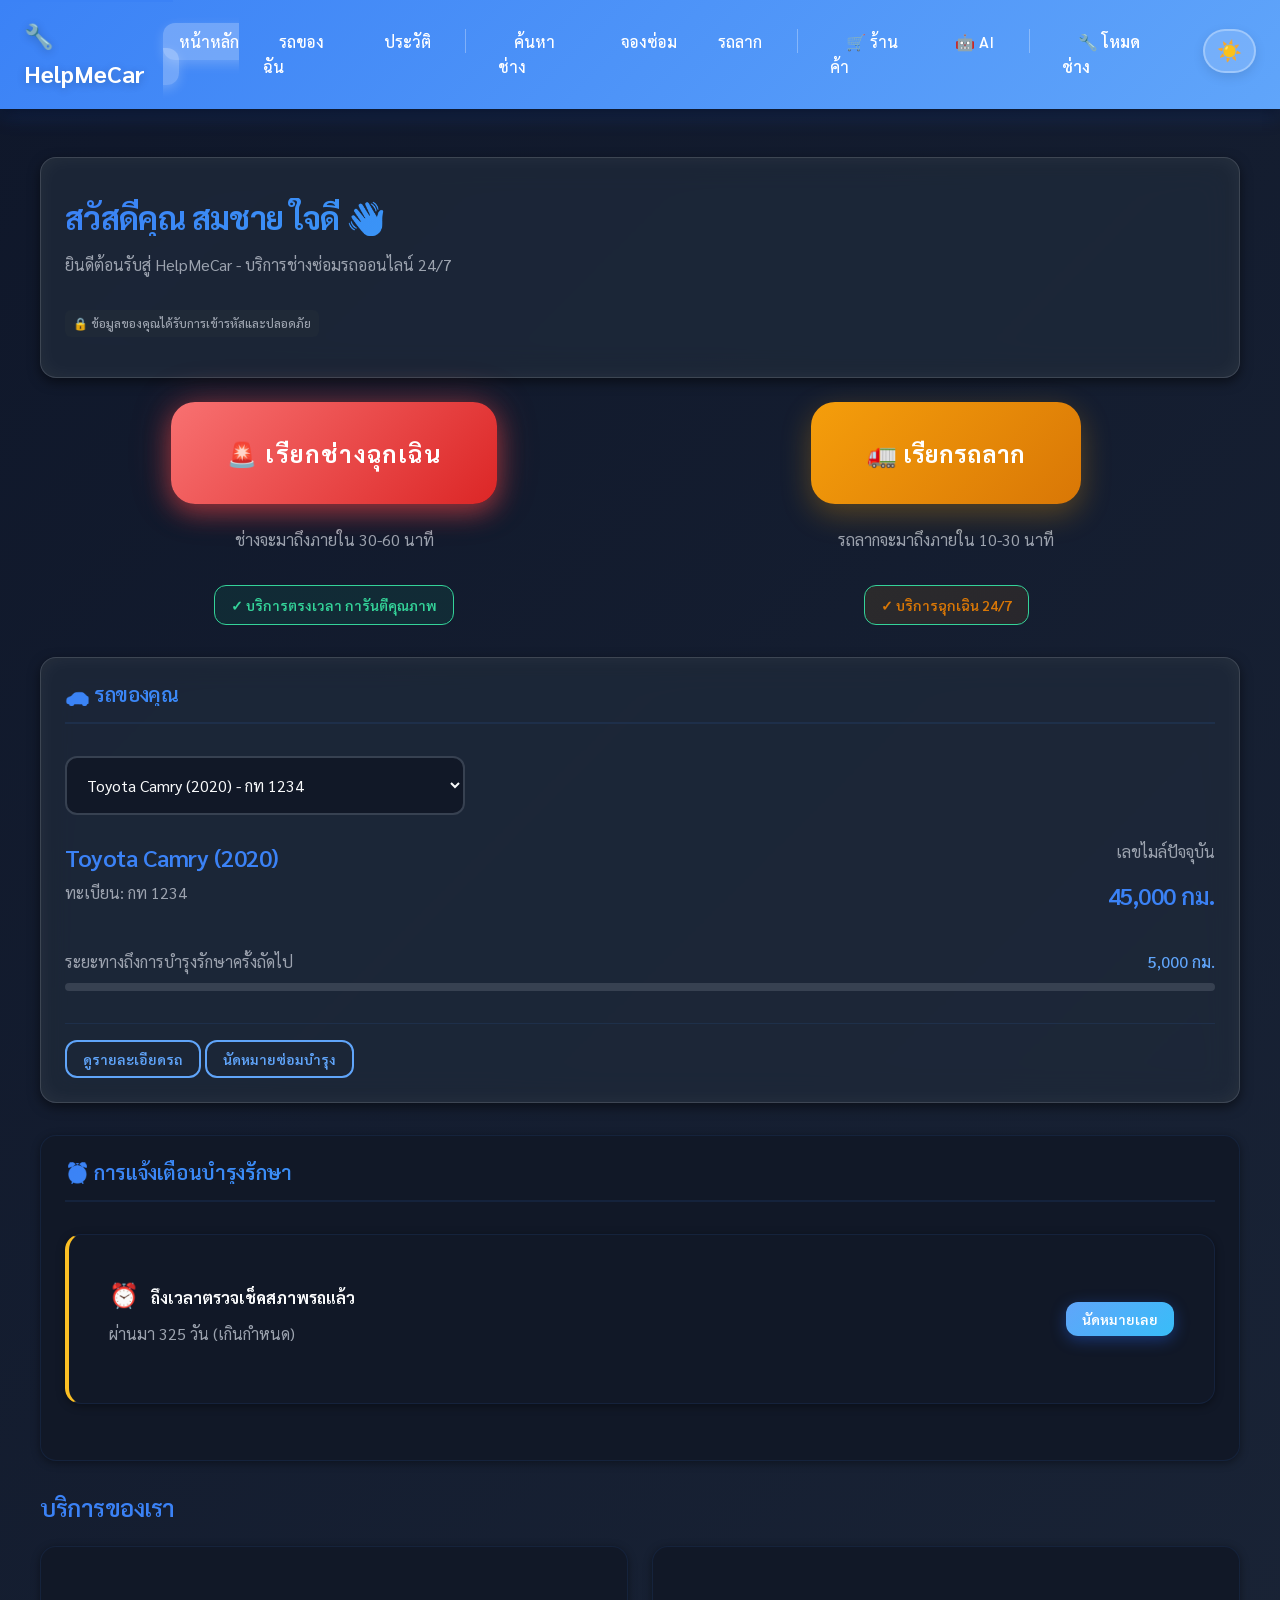
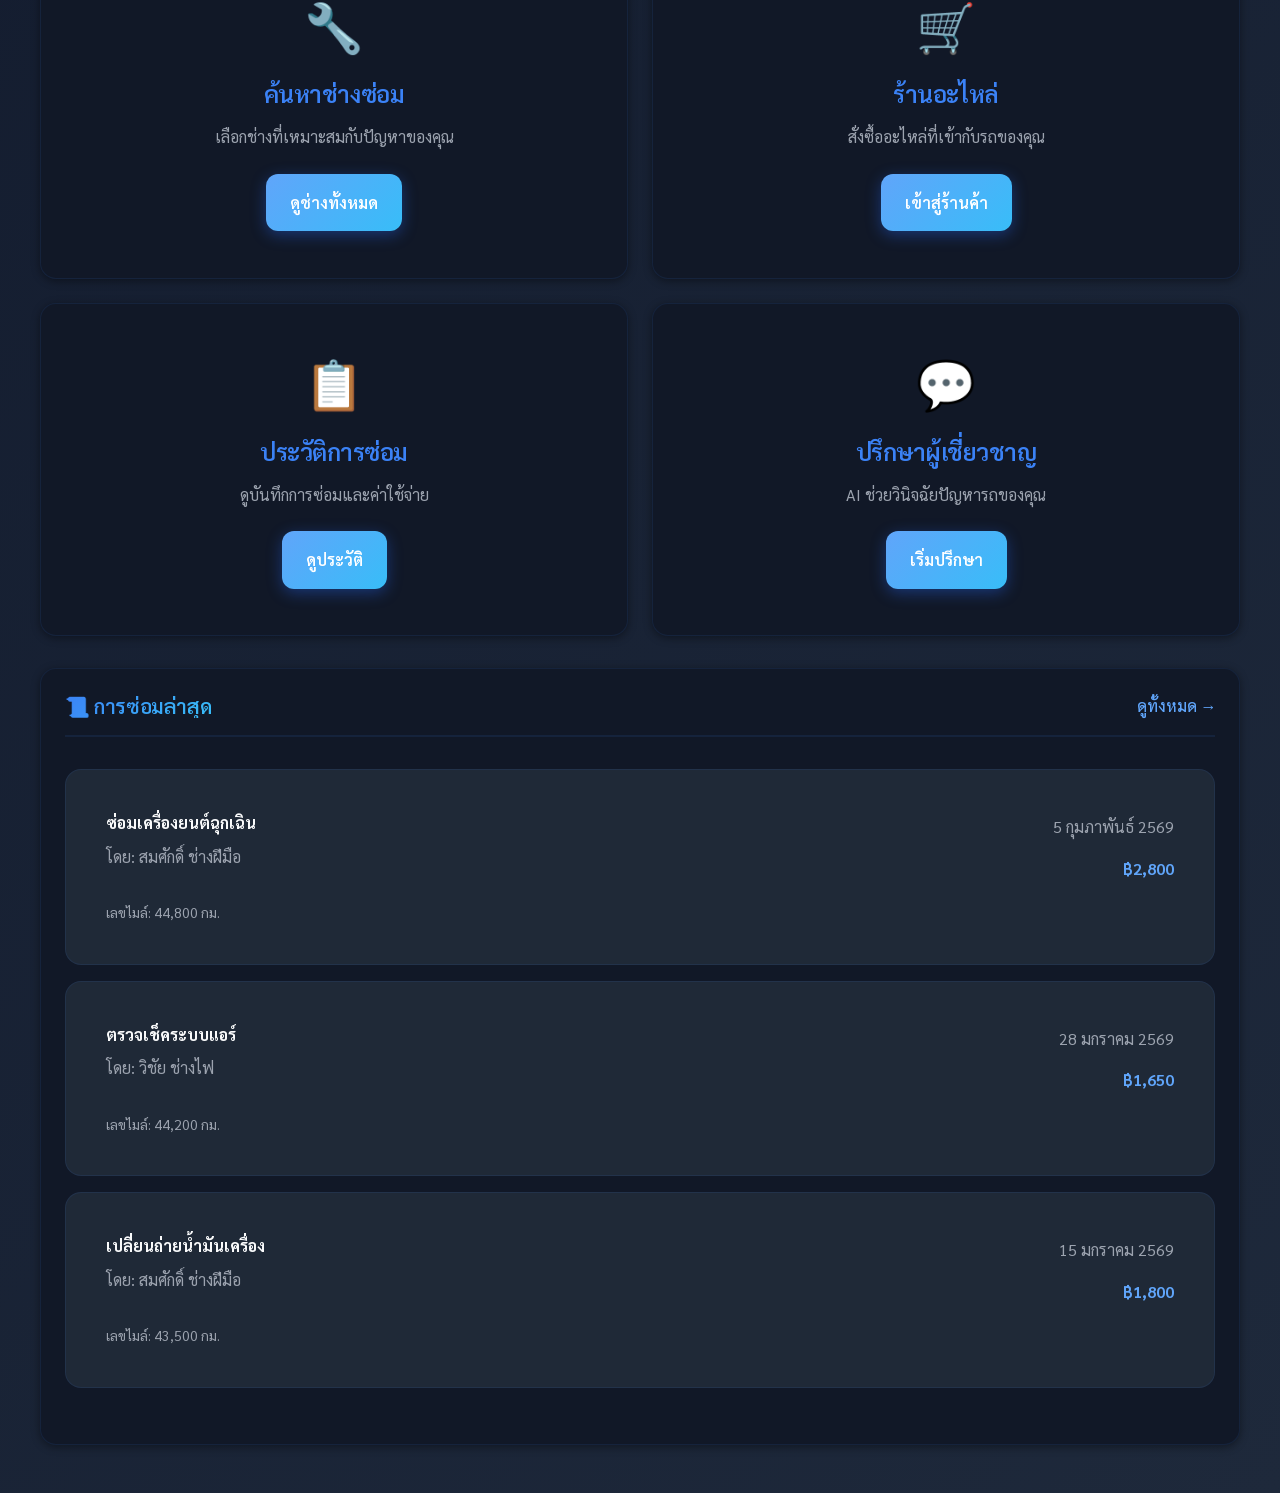
==== commit 3bfdc354: "Add files via upload" ====
--- a/index.html
+++ b/index.html
@@ -32,11 +32,19 @@
             <ul class="navbar-menu">
                 <li><a href="index.html" class="navbar-link active">หน้าหลัก</a></li>
                 <li><a href="pages/vehicles.html" class="navbar-link">รถของฉัน</a></li>
+                <li><a href="pages/history.html" class="navbar-link">ประวัติ</a></li>
+                <li class="navbar-divider"></li>
                 <li><a href="pages/mechanics.html" class="navbar-link">ค้นหาช่าง</a></li>
                 <li><a href="pages/booking.html" class="navbar-link">จองซ่อม</a></li>
-                <li><a href="pages/history.html" class="navbar-link">ประวัติ</a></li>
-                <li><a href="pages/store.html" class="navbar-link">ร้านค้า</a></li>
-                <li><a href="pages/consultation.html" class="navbar-link">ปรึกษา AI</a></li>
+                <li><a href="pages/tow-service.html" class="navbar-link">รถลาก</a></li>
+                <li class="navbar-divider"></li>
+                <li><a href="pages/store.html" class="navbar-link">🛒 ร้านค้า</a></li>
+                <li><a href="pages/consultation.html" class="navbar-link">🤖 AI</a></li>
+                <li class="navbar-divider"></li>
+                <li><a href="pages/mechanic-dashboard.html" class="navbar-link" style="background: linear-gradient(135deg, var(--primary), var(--steel-blue)); 
+                           color: white; padding: 0.5rem 1rem; border-radius: 6px; font-weight: 600;">
+                        🔧 โหมดช่าง
+                    </a></li>
                 <li>
                     <button class="theme-toggle" onclick="toggleTheme()" aria-label="Toggle dark mode">
                         <span class="icon" id="themeIcon">🌙</span>
@@ -61,15 +69,32 @@
             </div>
         </div>
 
-        <!-- Emergency Call Button (Primary Action) -->
-        <div class="text-center mb-4">
-            <a href="pages/booking.html?type=emergency" class="btn btn-emergency btn-xl">
-                <span style="display: inline-block; animation: float 2s ease-in-out infinite;">🚨</span>
-                เรียกช่างฉุกเฉิน
-            </a>
-            <p class="text-muted mt-2">ช่างจะมาถึงภายใน 30-60 นาที</p>
-            <div class="trust-badge mt-2">
-                ✓ บริการตรงเวลา การันตีคุณภาพ
+        <!-- Emergency Call Buttons -->
+        <div class="grid grid-2 gap-3 mb-4">
+            <!-- Emergency Mechanic Button -->
+            <div class="text-center">
+                <a href="pages/booking.html?type=emergency" class="btn btn-emergency btn-xl">
+                    <span style="display: inline-block; animation: float 2s ease-in-out infinite;">🚨</span>
+                    เรียกช่างฉุกเฉิน
+                </a>
+                <p class="text-muted mt-2">ช่างจะมาถึงภายใน 30-60 นาที</p>
+                <div class="trust-badge mt-2">
+                    ✓ บริการตรงเวลา การันตีคุณภาพ
+                </div>
+            </div>
+
+            <!-- Emergency Tow Truck Button -->
+            <div class="text-center">
+                <a href="pages/tow-service.html" class="btn btn-xl"
+                    style="background: linear-gradient(135deg, #F59E0B 0%, #D97706 100%); color: white; box-shadow: 0 10px 30px rgba(245, 158, 11, 0.3);">
+                    <span style="display: inline-block; animation: float 2s ease-in-out infinite 0.5s;">🚛</span>
+                    เรียกรถลาก
+                </a>
+                <p class="text-muted mt-2">รถลากจะมาถึงภายใน 10-30 นาที</p>
+                <div class="trust-badge mt-2"
+                    style="background: linear-gradient(135deg, rgba(245, 158, 11, 0.1), rgba(217, 119, 6, 0.1)); color: #D97706;">
+                    ✓ บริการฉุกเฉิน 24/7
+                </div>
             </div>
         </div>
 
--- a/css/style.css
+++ b/css/style.css
@@ -391,6 +391,14 @@
   background: rgba(255, 255, 255, 0.25);
   color: var(--text-white);
   box-shadow: 0 4px 12px rgba(255, 255, 255, 0.2);
+}
+
+/* Navbar Divider for grouping */
+.navbar-divider {
+  width: 1px;
+  height: 24px;
+  background: rgba(255, 255, 255, 0.3);
+  margin: 0 0.5rem;
 }
 
 /* Mobile Menu Toggle */
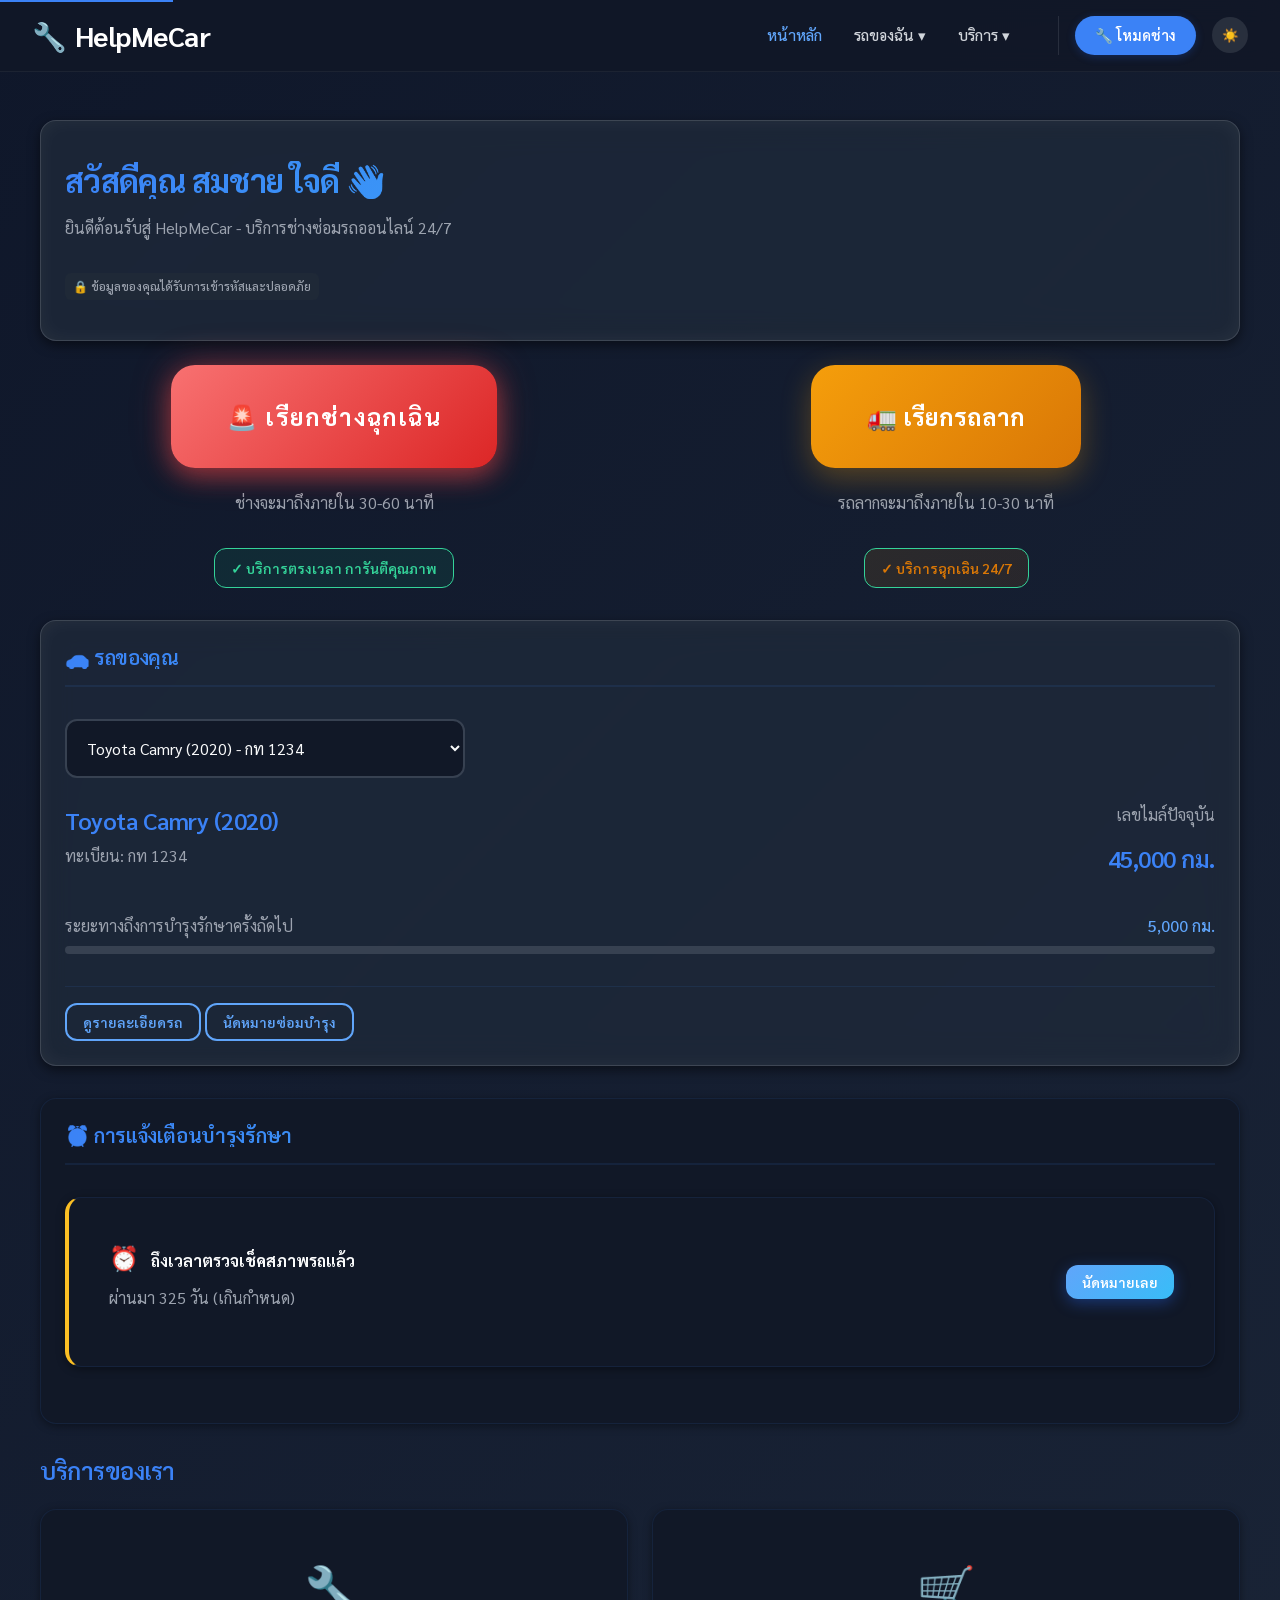
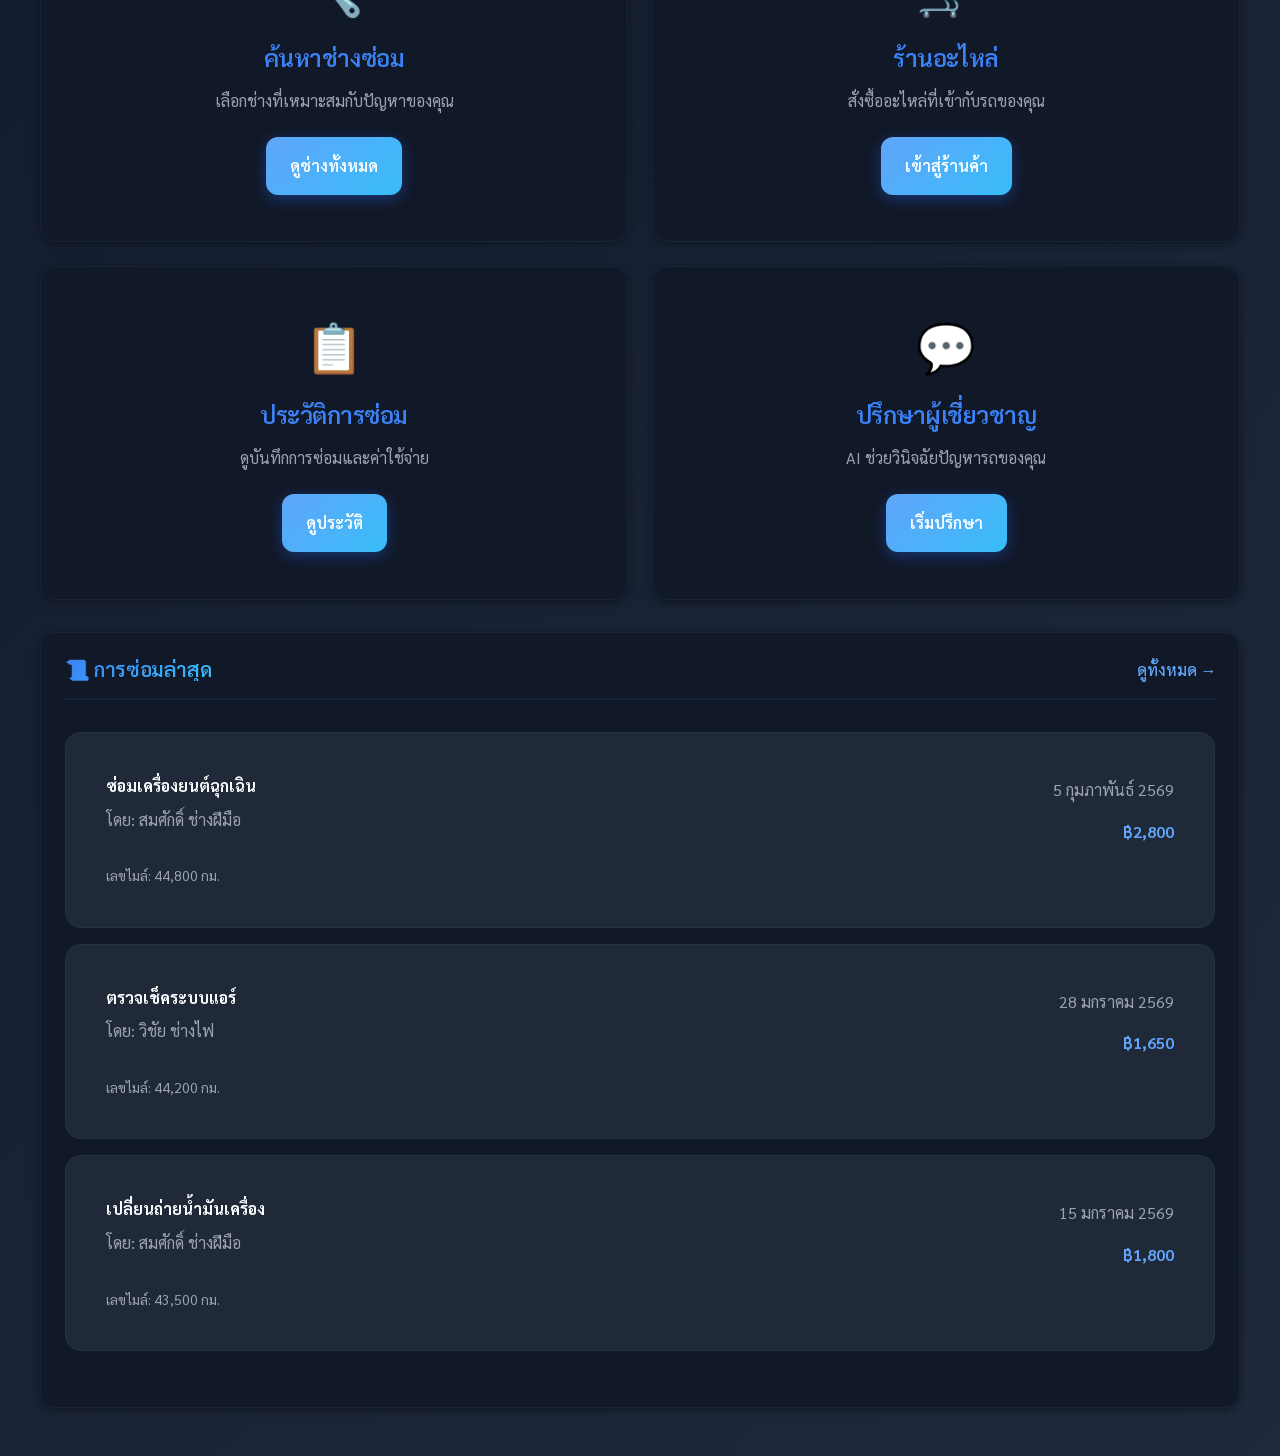
==== commit 195f717e: "Add files via upload" ====
--- a/index.html
+++ b/index.html
@@ -20,7 +20,7 @@
     <nav class="navbar">
         <div class="navbar-container">
             <a href="index.html" class="navbar-brand">
-                🔧 HelpMeCar
+                <span>🔧</span> HelpMeCar
             </a>
 
             <button class="navbar-toggle" aria-label="Toggle menu">
@@ -30,22 +30,43 @@
             </button>
 
             <ul class="navbar-menu">
-                <li><a href="index.html" class="navbar-link active">หน้าหลัก</a></li>
-                <li><a href="pages/vehicles.html" class="navbar-link">รถของฉัน</a></li>
-                <li><a href="pages/history.html" class="navbar-link">ประวัติ</a></li>
-                <li class="navbar-divider"></li>
-                <li><a href="pages/mechanics.html" class="navbar-link">ค้นหาช่าง</a></li>
-                <li><a href="pages/booking.html" class="navbar-link">จองซ่อม</a></li>
-                <li><a href="pages/tow-service.html" class="navbar-link">รถลาก</a></li>
-                <li class="navbar-divider"></li>
-                <li><a href="pages/store.html" class="navbar-link">🛒 ร้านค้า</a></li>
-                <li><a href="pages/consultation.html" class="navbar-link">🤖 AI</a></li>
-                <li class="navbar-divider"></li>
-                <li><a href="pages/mechanic-dashboard.html" class="navbar-link" style="background: linear-gradient(135deg, var(--primary), var(--steel-blue)); 
-                           color: white; padding: 0.5rem 1rem; border-radius: 6px; font-weight: 600;">
+                <!-- Home -->
+                <li class="nav-item">
+                    <a href="index.html" class="navbar-link active">หน้าหลัก</a>
+                </li>
+
+                <!-- My Car Group -->
+                <li class="nav-item">
+                    <a href="#" class="navbar-link">
+                        <span>รถของฉัน</span>
+                        <span class="dropdown-caret">▾</span>
+                    </a>
+                    <div class="dropdown-menu">
+                        <a href="pages/vehicles.html" class="dropdown-link">🚗 จัดการรถยนต์</a>
+                        <a href="pages/history.html" class="dropdown-link">📋 ประวัติการซ่อม</a>
+                        <a href="pages/booking.html" class="dropdown-link">📅 การจองของฉัน</a>
+                    </div>
+                </li>
+
+                <!-- Services Group -->
+                <li class="nav-item">
+                    <a href="#" class="navbar-link">
+                        <span>บริการ</span>
+                        <span class="dropdown-caret">▾</span>
+                    </a>
+                    <div class="dropdown-menu">
+                        <a href="pages/mechanics.html" class="dropdown-link">🔍 ค้นหาช่าง</a>
+                        <a href="pages/tow-service.html" class="dropdown-link">🚚 รถลากฉุกเฉิน</a>
+                        <a href="pages/store.html" class="dropdown-link">🛒 ร้านอะไหล่</a>
+                        <a href="pages/consultation.html" class="dropdown-link">🤖 AI ปรึกษาอาการ</a>
+                    </div>
+                </li>
+
+                <!-- Right Actions -->
+                <li class="navbar-actions">
+                    <a href="pages/mechanic-dashboard.html" class="btn-nav-cta">
                         🔧 โหมดช่าง
-                    </a></li>
-                <li>
+                    </a>
                     <button class="theme-toggle" onclick="toggleTheme()" aria-label="Toggle dark mode">
                         <span class="icon" id="themeIcon">🌙</span>
                     </button>
--- a/css/style.css
+++ b/css/style.css
@@ -300,160 +300,436 @@
    Navigation Bar
    ======================================== */
 
+/* ========================================
+   Navigation Bar - Modern SaaS Style
+   ======================================== */
+
 .navbar {
-  background: linear-gradient(135deg,
-      var(--primary-blue) 0%,
-      var(--royal-blue) 50%,
-      var(--electric-blue) 100%);
-  background-size: 200% 200%;
-  animation: gradient-shift 8s ease infinite;
-  box-shadow: var(--shadow-md), 0 4px 20px rgba(37, 99, 235, 0.3);
+  background: rgba(255, 255, 255, 0.95);
+  backdrop-filter: blur(12px);
+  border-bottom: 1px solid rgba(0, 0, 0, 0.05);
   position: sticky;
   top: 0;
   z-index: 1000;
-  backdrop-filter: blur(10px);
-}
-
-@keyframes slideDown {
-  from {
-    transform: translateY(-100%);
-    opacity: 0;
-  }
-
-  to {
-    transform: translateY(0);
-    opacity: 1;
-  }
+  height: 72px;
+  display: flex;
+  align-items: center;
+  transition: all var(--transition-normal);
+}
+
+[data-theme="dark"] .navbar {
+  background: rgba(17, 24, 39, 0.95);
+  border-bottom: 1px solid rgba(255, 255, 255, 0.05);
+}
+
+.navbar.scrolled {
+  box-shadow: var(--shadow-md);
 }
 
 .navbar-container {
+  max-width: 1280px;
+  width: 100%;
+  margin: 0 auto;
+  padding: 0 var(--spacing-lg);
   display: flex;
   justify-content: space-between;
   align-items: center;
-  padding: var(--spacing-sm) var(--spacing-md);
-}
-
+}
+
+/* Brand - Left */
 .navbar-brand {
-  font-size: 1.5rem;
+  font-size: 1.75rem;
+  /* Increased from 1.5rem */
   font-weight: 700;
-  color: var(--text-white);
+  color: var(--primary-blue);
   display: flex;
   align-items: center;
   gap: var(--spacing-xs);
-  text-shadow: 0 2px 10px rgba(0, 0, 0, 0.2);
-  transition: transform var(--transition-normal);
-}
-
-.navbar-brand:hover {
-  transform: scale(1.05);
-  text-shadow: 0 4px 20px rgba(255, 255, 255, 0.3);
-}
-
+  text-decoration: none;
+  letter-spacing: -0.5px;
+}
+
+[data-theme="dark"] .navbar-brand {
+  color: var(--text-white);
+}
+
+/* Menu - Center & Right */
 .navbar-menu {
   display: flex;
+  align-items: center;
+  gap: 2rem;
   list-style: none;
-  gap: var(--spacing-md);
-}
-
+  margin: 0;
+  padding: 0;
+}
+
+/* Nav Item */
+.nav-item {
+  position: relative;
+}
+
+/* Base Link Style */
 .navbar-link {
-  color: var(--text-white);
-  padding: var(--spacing-xs) var(--spacing-sm);
+  color: var(--text-muted);
+  font-weight: 500;
+  font-size: 0.95rem;
+  padding: 0.5rem 0;
+  text-decoration: none;
+  transition: color var(--transition-fast);
+  display: flex;
+  align-items: center;
+  gap: 4px;
+}
+
+.navbar-link:hover,
+.navbar-link.active {
+  color: var(--primary-blue);
+}
+
+[data-theme="dark"] .navbar-link {
+  color: var(--secondary-grey-light);
+}
+
+[data-theme="dark"] .navbar-link:hover,
+[data-theme="dark"] .navbar-link.active {
+  color: var(--primary-blue-light);
+}
+
+/* Dropdown Menu */
+.dropdown-menu {
+  position: absolute;
+  top: 100%;
+  left: 50%;
+  transform: translateX(-50%) translateY(10px);
+  background: var(--bg-white);
   border-radius: var(--radius-md);
-  transition: all var(--transition-normal);
-  position: relative;
-  font-weight: 500;
-}
-
-/* Underline effect on hover */
-.navbar-link::after {
+  box-shadow: var(--shadow-lg), 0 0 0 1px rgba(0, 0, 0, 0.05);
+  padding: 0.5rem;
+  min-width: 200px;
+  opacity: 0;
+  visibility: hidden;
+  transition: all var(--transition-fast);
+  pointer-events: none;
+  margin-top: 10px;
+}
+
+.dropdown-menu::before {
   content: '';
   position: absolute;
-  bottom: 0;
+  top: -6px;
   left: 50%;
-  width: 0;
-  height: 2px;
-  background: var(--text-white);
-  transition: all var(--transition-normal);
-  transform: translateX(-50%);
-}
-
-.navbar-link:hover {
-  background: rgba(255, 255, 255, 0.15);
+  transform: translateX(-50%) rotate(45deg);
+  width: 12px;
+  height: 12px;
+  background: var(--bg-white);
+  border-left: 1px solid rgba(0, 0, 0, 0.05);
+  border-top: 1px solid rgba(0, 0, 0, 0.05);
+}
+
+[data-theme="dark"] .dropdown-menu {
+  background: var(--secondary-grey-dark);
+  box-shadow: var(--shadow-lg), 0 0 0 1px rgba(255, 255, 255, 0.1);
+}
+
+[data-theme="dark"] .dropdown-menu::before {
+  background: var(--secondary-grey-dark);
+  border-color: rgba(255, 255, 255, 0.1);
+}
+
+/* Show Dropdown on Hover */
+.nav-item:hover .dropdown-menu {
+  opacity: 1;
+  visibility: visible;
+  transform: translateX(-50%) translateY(0);
+  pointer-events: auto;
+}
+
+/* Dropdown Links */
+.dropdown-link {
+  display: flex;
+  align-items: center;
+  gap: 0.75rem;
+  padding: 0.75rem 1rem;
+  color: var(--text-dark);
+  text-decoration: none;
+  border-radius: var(--radius-sm);
+  transition: background var(--transition-fast);
+  white-space: nowrap;
+}
+
+.dropdown-link:hover {
+  background: var(--bg-grey);
+  color: var(--primary-blue);
+}
+
+[data-theme="dark"] .dropdown-link {
   color: var(--text-white);
-  transform: translateY(-2px);
-}
-
-.navbar-link:hover::after {
-  width: 80%;
-}
-
-.navbar-link.active {
-  background: rgba(255, 255, 255, 0.25);
-  color: var(--text-white);
-  box-shadow: 0 4px 12px rgba(255, 255, 255, 0.2);
-}
-
-/* Navbar Divider for grouping */
-.navbar-divider {
-  width: 1px;
-  height: 24px;
-  background: rgba(255, 255, 255, 0.3);
-  margin: 0 0.5rem;
-}
-
-/* Mobile Menu Toggle */
+}
+
+[data-theme="dark"] .dropdown-link:hover {
+  background: rgba(255, 255, 255, 0.1);
+}
+
+/* Right Actions Group */
+.navbar-actions {
+  display: flex;
+  align-items: center;
+  gap: 1rem;
+  margin-left: 1rem;
+  border-left: 1px solid rgba(0, 0, 0, 0.1);
+  padding-left: 1rem;
+}
+
+[data-theme="dark"] .navbar-actions {
+  border-color: rgba(255, 255, 255, 0.1);
+}
+
+/* Toggle Button (Mobile) */
 .navbar-toggle {
   display: none;
   flex-direction: column;
-  gap: 4px;
-  background: transparent;
+  justify-content: center;
+  gap: 6px;
+  background: none;
   border: none;
   cursor: pointer;
-  padding: 0.5rem;
+  padding: 0;
+  width: 48px;
+  height: 48px;
+  min-width: 48px;
+  min-height: 48px;
+  margin-right: -0.5rem;
+  align-items: center;
 }
 
 .navbar-toggle span {
-  width: 25px;
-  height: 3px;
-  background: var(--text-white);
-  border-radius: 2px;
-  transition: all var(--transition-normal);
-}
-
-.navbar-toggle:hover span {
-  background: rgba(255, 255, 255, 0.8);
-}
-
-/* Dark Mode Toggle */
+  display: block;
+  width: 36px;
+  /* Very distinct width */
+  height: 4px;
+  /* Thick lines */
+  background-color: var(--text-dark);
+  margin-bottom: 7px;
+  /* Clear separation */
+  transition: 0.3s;
+  border-radius: 4px;
+  /* Soft edges */
+}
+
+[data-theme="dark"] .navbar-toggle span {
+  background-color: var(--text-white);
+}
+
+/* Theme Toggle Button */
 .theme-toggle {
-  background: rgba(255, 255, 255, 0.15);
-  border: 2px solid rgba(255, 255, 255, 0.3);
-  color: var(--text-white);
-  padding: 0.5rem 0.75rem;
-  border-radius: var(--radius-full);
-  cursor: pointer;
+  background: var(--bg-grey);
+  border: none;
+  color: var(--text-dark);
+  width: 36px;
+  height: 36px;
+  border-radius: 50%;
   display: flex;
   align-items: center;
-  gap: 0.5rem;
-  font-size: 1.25rem;
-  transition: all var(--transition-normal);
-  margin-left: var(--spacing-sm);
-  box-shadow: 0 4px 12px rgba(0, 0, 0, 0.1);
+  justify-content: center;
+  cursor: pointer;
+  transition: all var(--transition-fast);
 }
 
 .theme-toggle:hover {
-  background: rgba(255, 255, 255, 0.25);
-  transform: scale(1.1);
-  box-shadow: 0 6px 20px rgba(0, 0, 0, 0.2);
-}
-
-.theme-toggle .icon {
-  transition: transform var(--transition-slow);
-}
-
-.theme-toggle:hover .icon {
-  transform: rotate(180deg);
-}
+  background: rgba(0, 0, 0, 0.1);
+  transform: rotate(15deg);
+}
+
+[data-theme="dark"] .theme-toggle {
+  background: rgba(255, 255, 255, 0.1);
+  color: var(--text-white);
+}
+
+/* CTA Button in Nav */
+.btn-nav-cta {
+  background: var(--primary-blue);
+  color: white;
+  padding: 0.5rem 1.25rem;
+  border-radius: var(--radius-full);
+  font-weight: 600;
+  font-size: 0.9rem;
+  transition: all var(--transition-fast);
+  text-decoration: none;
+  box-shadow: 0 2px 8px rgba(37, 99, 235, 0.25);
+}
+
+.btn-nav-cta:hover {
+  transform: translateY(-2px);
+  box-shadow: 0 4px 12px rgba(37, 99, 235, 0.4);
+}
+
+/* ========================================
+   Mobile Navigation (Responsive)
+   ======================================== */
+@media (max-width: 992px) {
+  .navbar-container {
+    padding: 0 var(--spacing-md);
+  }
+
+  .navbar-toggle {
+    display: block;
+    z-index: 1100;
+  }
+
+  .navbar-menu {
+    position: fixed;
+    top: 0;
+    right: 0;
+    width: 280px;
+    height: 100vh;
+    background: var(--bg-white);
+    flex-direction: column;
+    align-items: flex-start;
+    padding: 80px 2rem 2rem;
+    gap: 1rem;
+    box-shadow: -5px 0 30px rgba(0, 0, 0, 0.1);
+    transform: translateX(100%);
+    transition: transform var(--transition-normal);
+    z-index: 1050;
+  }
+
+  [data-theme="dark"] .navbar-menu {
+    background: var(--secondary-grey-dark);
+  }
+
+  .navbar-menu.active {
+    transform: translateX(0);
+  }
+
+  .navbar-actions {
+    border-left: none;
+    padding-left: 0;
+    margin-left: 0;
+    margin-top: 0;
+    /* Reset margin */
+    margin-bottom: 2rem;
+    /* Add space below actions */
+    width: 100%;
+    justify-content: space-between;
+    order: -1;
+    /* Move to top for mobile prioritization */
+    padding-bottom: 1rem;
+    border-bottom: 1px solid rgba(0, 0, 0, 0.05);
+  }
+
+  [data-theme="dark"] .navbar-actions {
+    border-bottom: 1px solid rgba(255, 255, 255, 0.1);
+  }
+
+  .dropdown-menu {
+    position: static;
+    transform: none;
+    opacity: 1;
+    visibility: visible;
+    box-shadow: none;
+    padding-left: 0;
+    /* Reset padding */
+    background: rgba(0, 0, 0, 0.02);
+    /* Slight background for grouping */
+    margin-top: 0.5rem;
+    display: none;
+    min-width: 100%;
+    border-radius: var(--radius-md);
+  }
+
+  /* Show dropdown on click/hover for mobile */
+  .nav-item.active-mobile .dropdown-menu {
+    display: block;
+    animation: fadeIn 0.2s;
+  }
+
+  .nav-item {
+    width: 100%;
+    border-bottom: 1px solid rgba(0, 0, 0, 0.03);
+    /* Subtle separator */
+  }
+
+  [data-theme="dark"] .nav-item {
+    border-bottom: 1px solid rgba(255, 255, 255, 0.03);
+  }
+
+  .navbar-link {
+    font-size: 1.2rem;
+    /* Larger text */
+    padding: 1rem 0.5rem;
+    /* Min 44px height target */
+    width: 100%;
+    justify-content: space-between;
+    display: flex;
+    align-items: center;
+    color: var(--text-dark);
+  }
+
+  .dropdown-link {
+    padding: 1rem;
+    /* Large target */
+    padding-left: 2rem;
+    /* Indent */
+    font-size: 1.1rem;
+    color: var(--text-muted);
+  }
+
+  .dropdown-menu::before {
+    display: none;
+  }
+
+  /* Show dropdown on click/hover for mobile */
+  .nav-item.active-mobile .dropdown-menu {
+    display: block;
+  }
+
+  .nav-item {
+    width: 100%;
+  }
+
+  .navbar-link {
+    font-size: 1.1rem;
+    padding: 0.75rem 0;
+    width: 100%;
+    justify-content: space-between;
+    display: flex;
+  }
+
+  .dropdown-caret {
+    transition: transform var(--transition-fast);
+    font-size: 0.8rem;
+  }
+
+  .nav-item.active-mobile .dropdown-caret {
+    transform: rotate(180deg);
+    color: var(--primary-blue);
+  }
+
+  /* Add Overlay */
+  .navbar::after {
+    content: '';
+    position: fixed;
+    top: 0;
+    left: 0;
+    width: 100%;
+    height: 100%;
+    background: rgba(0, 0, 0, 0.5);
+    backdrop-filter: blur(4px);
+    z-index: 1040;
+    opacity: 0;
+    visibility: hidden;
+    transition: all var(--transition-fast);
+    pointer-events: none;
+  }
+
+  .navbar:has(.navbar-menu.active)::after {
+    opacity: 1;
+    visibility: visible;
+    pointer-events: auto;
+  }
+}
+
+
 
 /* ========================================
    Cards
@@ -884,6 +1160,11 @@
   gap: 4px;
 }
 
+.badge-secondary {
+  background: var(--secondary-grey);
+  color: var(--text-white);
+}
+
 /* ========================================
    Grid System
    ======================================== */
@@ -1327,14 +1608,32 @@
   .navbar-menu {
     display: none;
     flex-direction: column;
-    position: absolute;
-    top: 100%;
+    position: fixed;
+    /* Fixed to cover screen */
+    top: 60px;
+    /* Below navbar */
     left: 0;
     right: 0;
-    background: var(--primary-blue);
-    padding: var(--spacing-md);
-    box-shadow: var(--shadow-lg);
+    bottom: 0;
+    width: 100%;
+    height: calc(100vh - 60px);
+    background: rgba(30, 58, 138, 0.98);
+    /* Less transparent for readability */
+    backdrop-filter: blur(10px);
+    padding: var(--spacing-lg) var(--spacing-md);
+    overflow-y: auto;
+    /* Allow scrolling */
+    z-index: 999;
     animation: slideDown 0.3s ease-out;
+    align-items: center;
+    /* Center items */
+    gap: 1.5rem;
+    /* More space between items */
+  }
+
+  /* Hide divider on mobile */
+  .navbar-divider {
+    display: none;
   }
 
   .navbar-menu.active {
@@ -1346,11 +1645,31 @@
   }
 
   .navbar-link {
-    display: block;
-    padding: 1rem;
-    font-size: 1.1rem;
+    display: flex;
+    align-items: center;
+    justify-content: center;
+    width: 100%;
+    max-width: 300px;
+    /* Limit width */
+    padding: 1rem 1.5rem;
+    font-size: 1.25rem;
+    /* Larger text */
     text-align: center;
-    border-radius: var(--radius-md);
+    border-radius: var(--radius-full);
+    /* Rounded pills */
+    background: rgba(255, 255, 255, 0.1);
+    border: 1px solid rgba(255, 255, 255, 0.1);
+  }
+
+  .navbar-link:active {
+    background: rgba(255, 255, 255, 0.2);
+    transform: scale(0.98);
+  }
+
+  .navbar-link.active {
+    background: var(--accent-blue);
+    font-weight: 700;
+    box-shadow: 0 4px 15px rgba(0, 0, 0, 0.2);
   }
 
   .grid-2,
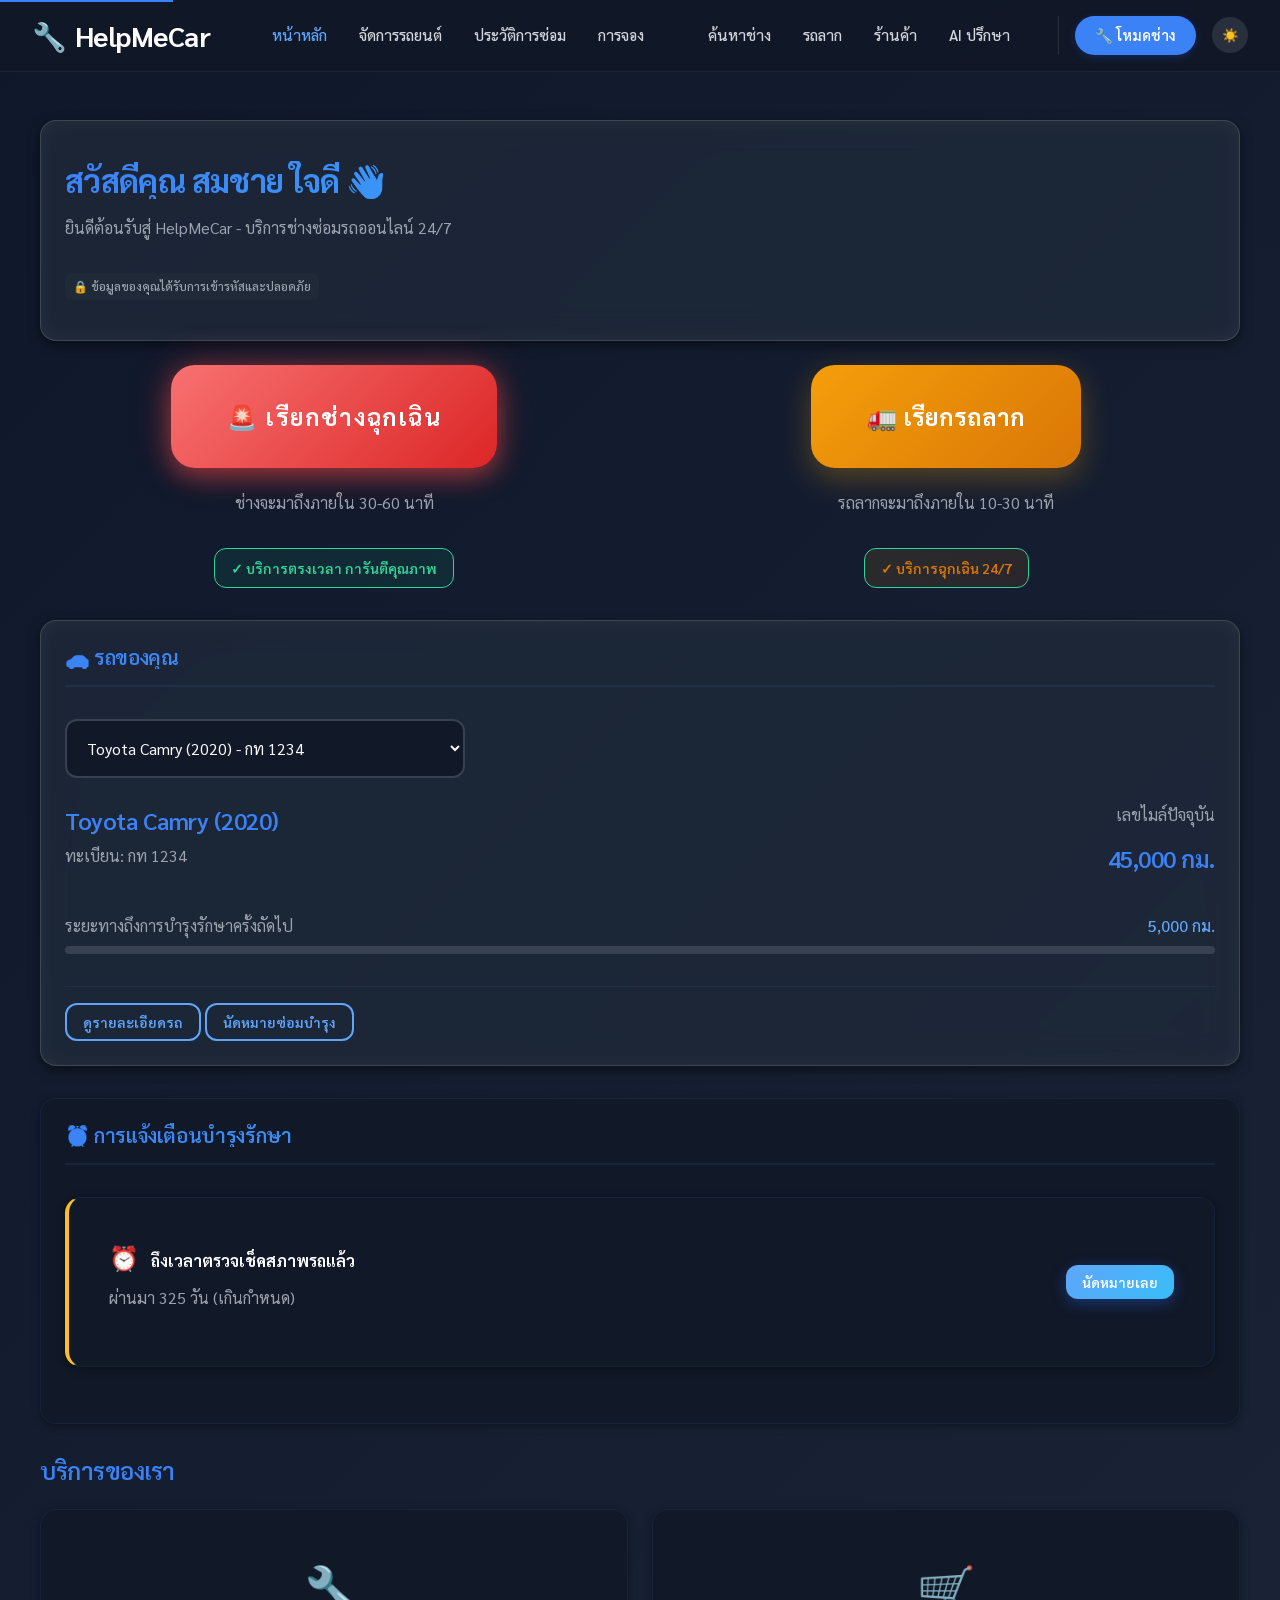
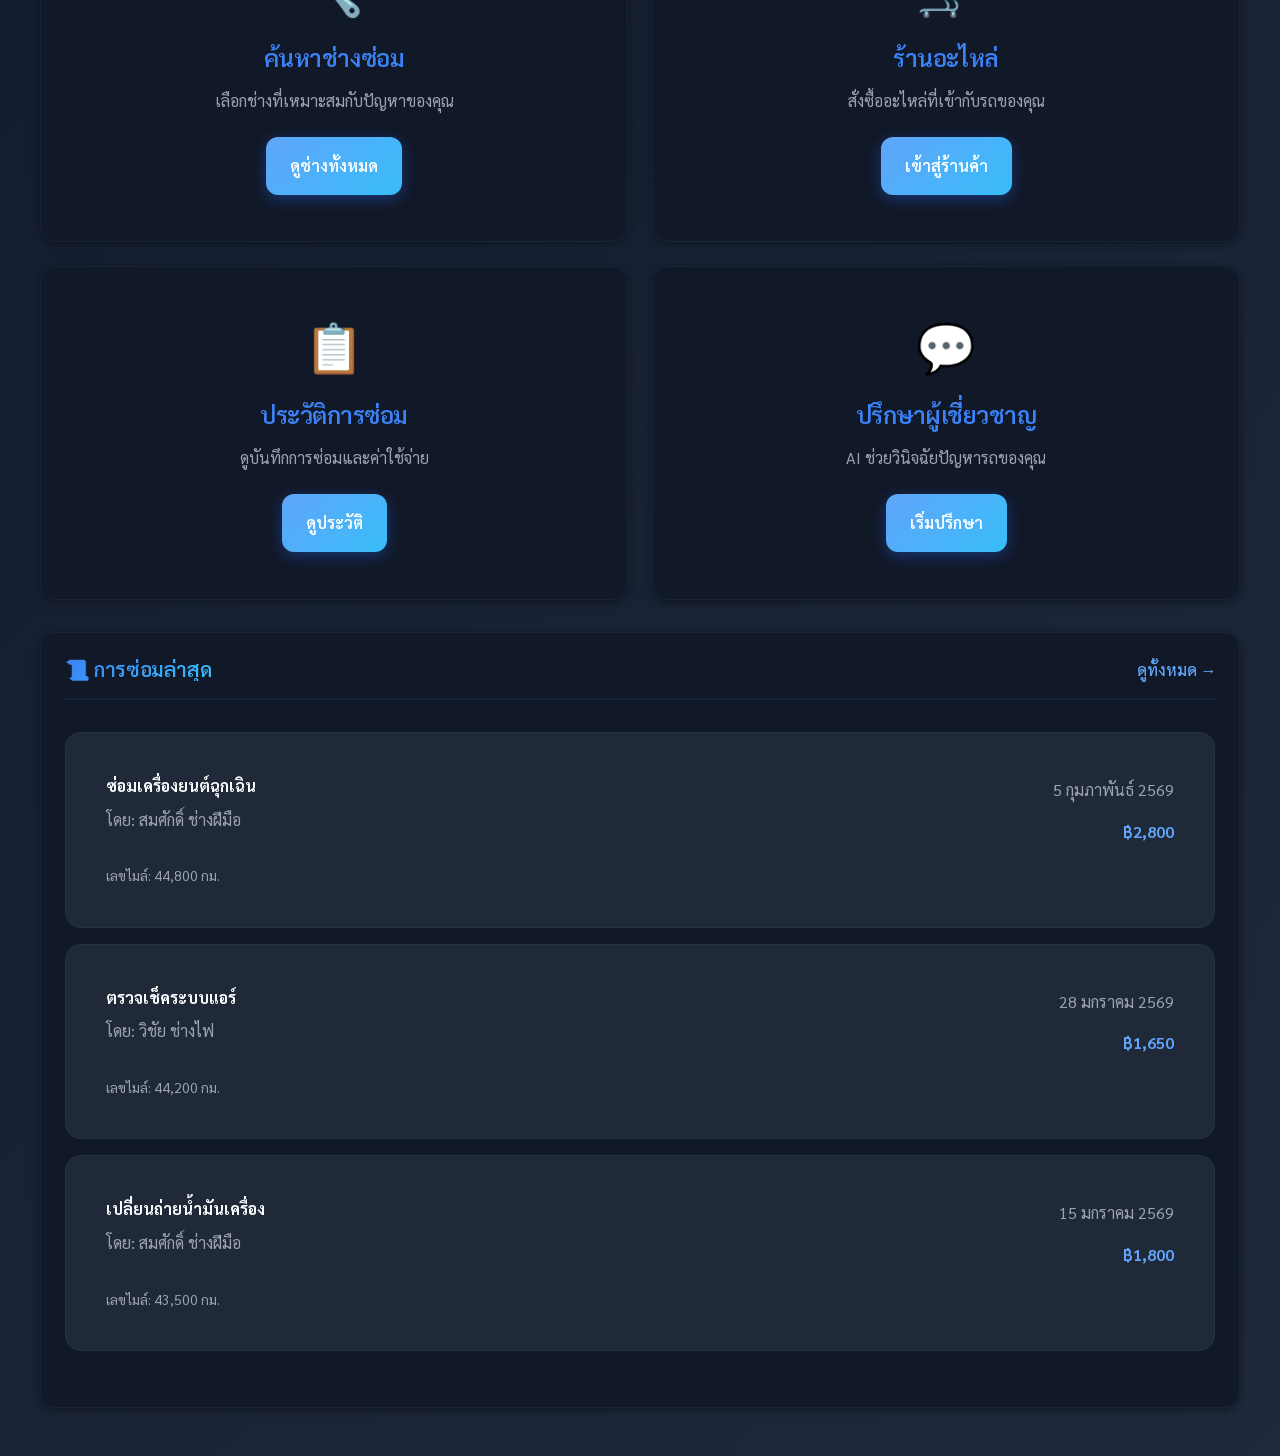
==== commit 11a158e0: "Add files via upload" ====
--- a/index.html
+++ b/index.html
@@ -35,32 +35,18 @@
                     <a href="index.html" class="navbar-link active">หน้าหลัก</a>
                 </li>
 
-                <!-- My Car Group -->
-                <li class="nav-item">
-                    <a href="#" class="navbar-link">
-                        <span>รถของฉัน</span>
-                        <span class="dropdown-caret">▾</span>
-                    </a>
-                    <div class="dropdown-menu">
-                        <a href="pages/vehicles.html" class="dropdown-link">🚗 จัดการรถยนต์</a>
-                        <a href="pages/history.html" class="dropdown-link">📋 ประวัติการซ่อม</a>
-                        <a href="pages/booking.html" class="dropdown-link">📅 การจองของฉัน</a>
-                    </div>
-                </li>
-
-                <!-- Services Group -->
-                <li class="nav-item">
-                    <a href="#" class="navbar-link">
-                        <span>บริการ</span>
-                        <span class="dropdown-caret">▾</span>
-                    </a>
-                    <div class="dropdown-menu">
-                        <a href="pages/mechanics.html" class="dropdown-link">🔍 ค้นหาช่าง</a>
-                        <a href="pages/tow-service.html" class="dropdown-link">🚚 รถลากฉุกเฉิน</a>
-                        <a href="pages/store.html" class="dropdown-link">🛒 ร้านอะไหล่</a>
-                        <a href="pages/consultation.html" class="dropdown-link">🤖 AI ปรึกษาอาการ</a>
-                    </div>
-                </li>
+                <!-- My Car Items -->
+                <li class="nav-item"><a href="pages/vehicles.html" class="navbar-link">จัดการรถยนต์</a></li>
+                <li class="nav-item"><a href="pages/history.html" class="navbar-link">ประวัติการซ่อม</a></li>
+                <li class="nav-item"><a href="pages/booking.html" class="navbar-link">การจอง</a></li>
+
+                <li class="navbar-divider"></li>
+
+                <!-- Services Items -->
+                <li class="nav-item"><a href="pages/mechanics.html" class="navbar-link">ค้นหาช่าง</a></li>
+                <li class="nav-item"><a href="pages/tow-service.html" class="navbar-link">รถลาก</a></li>
+                <li class="nav-item"><a href="pages/store.html" class="navbar-link">ร้านค้า</a></li>
+                <li class="nav-item"><a href="pages/consultation.html" class="navbar-link">AI ปรึกษา</a></li>
 
                 <!-- Right Actions -->
                 <li class="navbar-actions">
--- a/css/style.css
+++ b/css/style.css
@@ -597,6 +597,20 @@
     background: var(--secondary-grey-dark);
   }
 
+  /* Dark mode text fix */
+  [data-theme="dark"] .navbar-link {
+    color: var(--text-white);
+    background: transparent;
+  }
+
+  [data-theme="dark"] .navbar-link:hover,
+  [data-theme="dark"] .navbar-link.active {
+    color: var(--primary-blue-light);
+    background: rgba(255, 255, 255, 0.05);
+    /* Subtle highlight */
+    border-radius: var(--radius-md);
+  }
+
   .navbar-menu.active {
     transform: translateX(0);
   }
@@ -621,26 +635,25 @@
     border-bottom: 1px solid rgba(255, 255, 255, 0.1);
   }
 
-  .dropdown-menu {
-    position: static;
-    transform: none;
-    opacity: 1;
-    visibility: visible;
-    box-shadow: none;
-    padding-left: 0;
-    /* Reset padding */
-    background: rgba(0, 0, 0, 0.02);
-    /* Slight background for grouping */
-    margin-top: 0.5rem;
-    display: none;
-    min-width: 100%;
-    border-radius: var(--radius-md);
-  }
-
-  /* Show dropdown on click/hover for mobile */
-  .nav-item.active-mobile .dropdown-menu {
-    display: block;
-    animation: fadeIn 0.2s;
+  /* Navbar Divider */
+  .navbar-divider {
+    width: 1px;
+    height: 24px;
+    background: rgba(0, 0, 0, 0.1);
+    margin: 0 0.5rem;
+  }
+
+  [data-theme="dark"] .navbar-divider {
+    background: rgba(255, 255, 255, 0.2);
+  }
+
+  /* Mobile adjustments for divider */
+  @media (max-width: 992px) {
+    .navbar-divider {
+      width: 100%;
+      height: 1px;
+      margin: 0.5rem 0;
+    }
   }
 
   .nav-item {
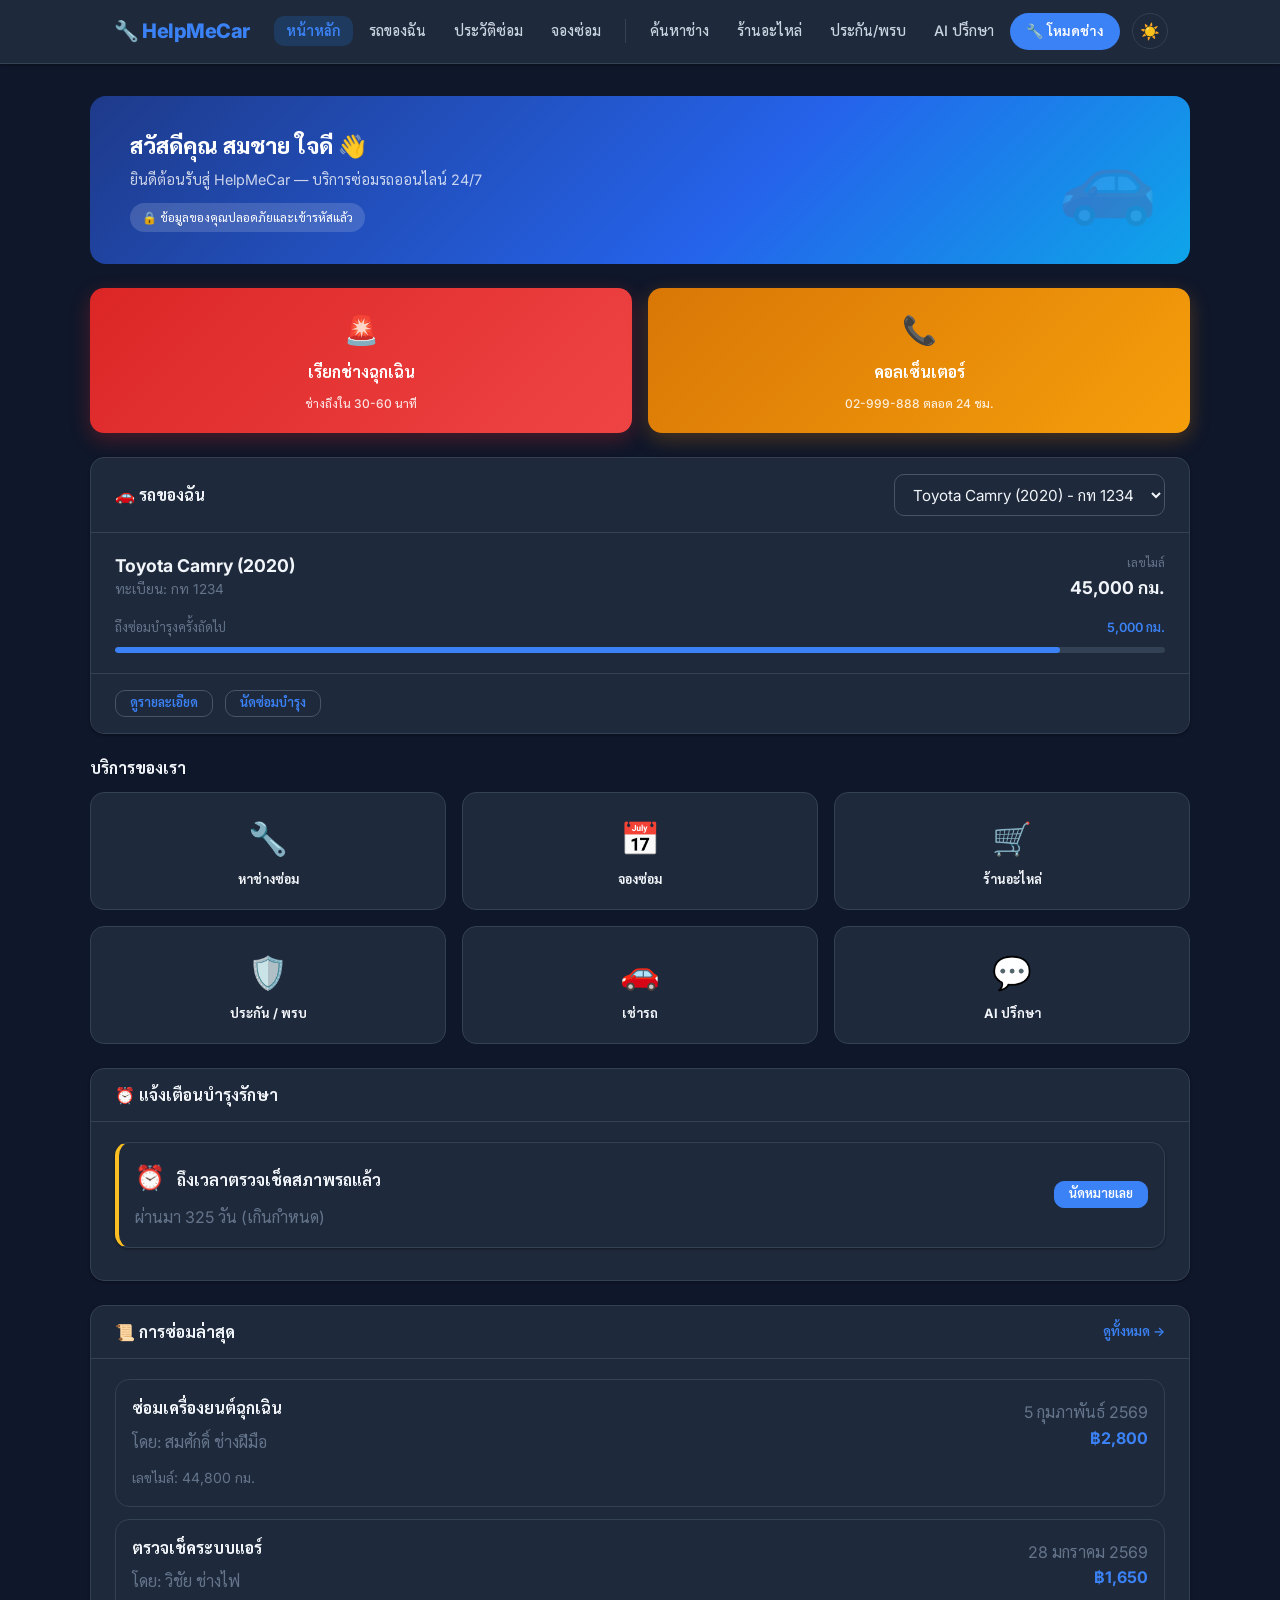
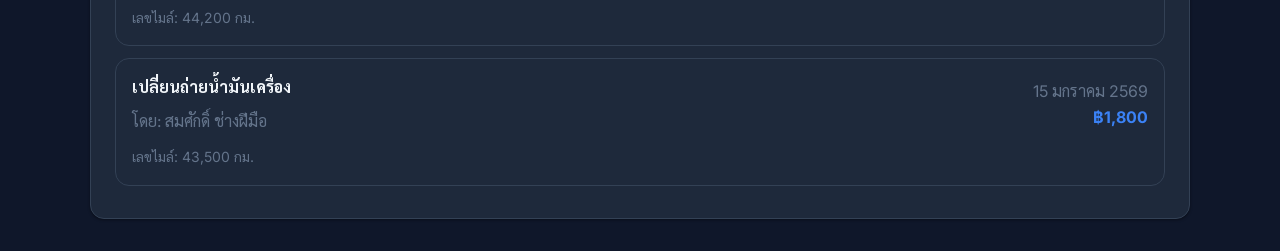
==== commit 2299ba9b: "Add files via upload" ====
--- a/index.html
+++ b/index.html
@@ -7,54 +7,270 @@
     <meta name="description"
         content="HelpMeCar - บริการช่างซ่อมรถฉุกเฉิน 24/7 พร้อมบริการซื้ออะไหล่และปรึกษาผู้เชี่ยวชาญ">
     <meta name="keywords" content="ซ่อมรถ, ช่างซ่อมรถ, ซ่อมรถฉุกเฉิน, อะไหล่รถ, บำรุงรักษารถ">
-    <meta name="author" content="HelpMeCar">
     <title>HelpMeCar - แดชบอร์ด</title>
     <link rel="stylesheet" href="css/style.css">
+    <style>
+        /* Page-specific styles */
+        .hero-banner {
+            background: linear-gradient(135deg, #1E3A8A 0%, #2563EB 60%, #0EA5E9 100%);
+            border-radius: 16px;
+            padding: 2rem 2.5rem;
+            color: white;
+            position: relative;
+            overflow: hidden;
+            margin-bottom: 1.5rem;
+        }
+
+        .hero-banner::after {
+            content: '🚗';
+            position: absolute;
+            right: 2rem;
+            top: 50%;
+            transform: translateY(-50%);
+            font-size: 5rem;
+            opacity: 0.12;
+        }
+
+        .hero-title {
+            font-size: 1.4rem;
+            font-weight: 800;
+            color: white;
+            margin-bottom: 0.25rem;
+        }
+
+        .hero-subtitle {
+            font-size: 0.9rem;
+            opacity: 0.85;
+            color: rgba(255, 255, 255, 0.9);
+            margin: 0;
+        }
+
+        /* Emergency action row */
+        .action-row {
+            display: grid;
+            grid-template-columns: 1fr 1fr;
+            gap: 1rem;
+            margin-bottom: 1.5rem;
+        }
+
+        .action-btn {
+            display: flex;
+            flex-direction: column;
+            align-items: center;
+            justify-content: center;
+            gap: 0.5rem;
+            padding: 1.25rem 1rem;
+            border-radius: 14px;
+            text-decoration: none;
+            font-weight: 700;
+            font-size: 1rem;
+            transition: all 0.2s ease;
+            text-align: center;
+            min-height: 90px;
+        }
+
+        .action-btn:hover {
+            transform: translateY(-3px);
+        }
+
+        .action-btn .action-icon {
+            font-size: 1.75rem;
+        }
+
+        .action-btn .action-sub {
+            font-size: 0.75rem;
+            font-weight: 500;
+            opacity: 0.85;
+        }
+
+        .action-emergency {
+            background: linear-gradient(135deg, #DC2626, #EF4444);
+            color: white;
+            box-shadow: 0 6px 20px rgba(220, 38, 38, 0.3);
+        }
+
+        .action-call {
+            background: linear-gradient(135deg, #D97706, #F59E0B);
+            color: white;
+            box-shadow: 0 6px 20px rgba(217, 119, 6, 0.3);
+        }
+
+        /* Vehicle card */
+        .vehicle-info-row {
+            display: flex;
+            justify-content: space-between;
+            align-items: center;
+        }
+
+        .progress-bar-track {
+            background: var(--bg-muted);
+            height: 6px;
+            border-radius: 3px;
+            overflow: hidden;
+            margin-top: 0.5rem;
+        }
+
+        .progress-bar-fill {
+            height: 100%;
+            background: linear-gradient(90deg, var(--brand-primary), var(--brand-accent));
+            border-radius: 3px;
+            transition: width 0.6s ease;
+        }
+
+        /* Service grid */
+        .service-grid {
+            display: grid;
+            grid-template-columns: repeat(3, 1fr);
+            gap: 1rem;
+            margin-bottom: 1.5rem;
+        }
+
+        .service-item {
+            background: var(--bg-card);
+            border: 1px solid var(--border);
+            border-radius: 14px;
+            padding: 1.25rem 1rem;
+            text-align: center;
+            text-decoration: none;
+            display: flex;
+            flex-direction: column;
+            align-items: center;
+            gap: 0.5rem;
+            transition: all 0.2s ease;
+        }
+
+        .service-item:hover {
+            border-color: var(--brand-primary);
+            background: var(--brand-light);
+            transform: translateY(-3px);
+            box-shadow: 0 6px 16px rgba(37, 99, 235, 0.12);
+        }
+
+        .service-icon {
+            font-size: 2rem;
+        }
+
+        .service-label {
+            font-size: 0.8rem;
+            font-weight: 700;
+            color: var(--text-primary);
+            line-height: 1.3;
+        }
+
+        /* Section header */
+        .section-header {
+            display: flex;
+            align-items: center;
+            justify-content: space-between;
+            margin-bottom: 0.85rem;
+        }
+
+        .section-title {
+            font-size: 1rem;
+            font-weight: 700;
+            color: var(--text-primary);
+            margin: 0;
+        }
+
+        .section-link {
+            font-size: 0.8rem;
+            color: var(--brand-primary);
+            font-weight: 600;
+        }
+
+        /* Reminders */
+        .reminder-item {
+            display: flex;
+            align-items: center;
+            gap: 0.875rem;
+            padding: 0.75rem 0;
+            border-bottom: 1px solid var(--border);
+        }
+
+        .reminder-item:last-child {
+            border-bottom: none;
+        }
+
+        .reminder-icon {
+            font-size: 1.4rem;
+            flex-shrink: 0;
+        }
+
+        .reminder-text {
+            font-size: 0.875rem;
+            color: var(--text-secondary);
+        }
+
+        .reminder-text strong {
+            color: var(--text-primary);
+            display: block;
+        }
+
+        /* Recent service */
+        .history-item {
+            display: flex;
+            align-items: center;
+            justify-content: space-between;
+            padding: 0.75rem 0;
+            border-bottom: 1px solid var(--border);
+        }
+
+        .history-item:last-child {
+            border-bottom: none;
+        }
+
+        @media (max-width: 600px) {
+            .hero-banner {
+                padding: 1.5rem;
+            }
+
+            .service-grid {
+                grid-template-columns: repeat(3, 1fr);
+            }
+
+            .action-row {
+                grid-template-columns: 1fr 1fr;
+            }
+        }
+
+        @media (max-width: 400px) {
+            .service-grid {
+                grid-template-columns: repeat(2, 1fr);
+            }
+        }
+    </style>
 </head>
 
 <body>
-    <!-- Skip Navigation for Accessibility -->
+    <!-- Skip Nav -->
     <a href="#main-content" class="skip-nav">ข้ามไปยังเนื้อหาหลัก</a>
 
-    <!-- Navigation Bar -->
+    <!-- Navbar -->
     <nav class="navbar">
         <div class="navbar-container">
             <a href="index.html" class="navbar-brand">
-                <span>🔧</span> HelpMeCar
-            </a>
-
-            <button class="navbar-toggle" aria-label="Toggle menu">
-                <span></span>
-                <span></span>
-                <span></span>
+                🔧 HelpMeCar
+            </a>
+
+            <button class="navbar-toggle" id="navToggle" aria-label="Toggle menu">
+                <span></span><span></span><span></span>
             </button>
 
-            <ul class="navbar-menu">
-                <!-- Home -->
-                <li class="nav-item">
-                    <a href="index.html" class="navbar-link active">หน้าหลัก</a>
-                </li>
-
-                <!-- My Car Items -->
-                <li class="nav-item"><a href="pages/vehicles.html" class="navbar-link">จัดการรถยนต์</a></li>
-                <li class="nav-item"><a href="pages/history.html" class="navbar-link">ประวัติการซ่อม</a></li>
-                <li class="nav-item"><a href="pages/booking.html" class="navbar-link">การจอง</a></li>
-
+            <ul class="navbar-menu" id="navMenu">
+                <li><a href="index.html" class="navbar-link active">หน้าหลัก</a></li>
+                <li><a href="pages/vehicles.html" class="navbar-link">รถของฉัน</a></li>
+                <li><a href="pages/history.html" class="navbar-link">ประวัติซ่อม</a></li>
+                <li><a href="pages/booking.html" class="navbar-link">จองซ่อม</a></li>
                 <li class="navbar-divider"></li>
-
-                <!-- Services Items -->
-                <li class="nav-item"><a href="pages/mechanics.html" class="navbar-link">ค้นหาช่าง</a></li>
-                <li class="nav-item"><a href="pages/tow-service.html" class="navbar-link">รถลาก</a></li>
-                <li class="nav-item"><a href="pages/store.html" class="navbar-link">ร้านค้า</a></li>
-                <li class="nav-item"><a href="pages/consultation.html" class="navbar-link">AI ปรึกษา</a></li>
-
-                <!-- Right Actions -->
+                <li><a href="pages/mechanics.html" class="navbar-link">ค้นหาช่าง</a></li>
+                <li><a href="pages/store.html" class="navbar-link">ร้านอะไหล่</a></li>
+                <li><a href="pages/insurance-rental.html" class="navbar-link">ประกัน/พรบ</a></li>
+                <li><a href="pages/consultation.html" class="navbar-link">AI ปรึกษา</a></li>
+
                 <li class="navbar-actions">
-                    <a href="pages/mechanic-dashboard.html" class="btn-nav-cta">
-                        🔧 โหมดช่าง
-                    </a>
+                    <a href="pages/mechanic-dashboard.html" class="btn-nav-cta">🔧 โหมดช่าง</a>
                     <button class="theme-toggle" onclick="toggleTheme()" aria-label="Toggle dark mode">
-                        <span class="icon" id="themeIcon">🌙</span>
+                        <span id="themeIcon">🌙</span>
                     </button>
                 </li>
             </ul>
@@ -63,163 +279,124 @@
 
     <!-- Main Content -->
     <main id="main-content" class="container section">
-        <!-- Welcome Section -->
-        <div class="card card-glass mb-3">
-            <div class="card-body">
-                <h2 class="mb-2"
-                    style="background: linear-gradient(135deg, var(--primary-blue), var(--electric-blue)); -webkit-background-clip: text; -webkit-text-fill-color: transparent; background-clip: text; font-weight: 700;">
-                    สวัสดีคุณ <span id="userName">...</span> 👋</h2>
-                <p class="text-muted">ยินดีต้อนรับสู่ HelpMeCar - บริการช่างซ่อมรถออนไลน์ 24/7</p>
-                <div class="security-indicator mt-2">
-                    🔒 ข้อมูลของคุณได้รับการเข้ารหัสและปลอดภัย
+
+        <!-- Hero Banner -->
+        <div class="hero-banner">
+            <div>
+                <p class="hero-title">สวัสดีคุณ <span id="userName">ผู้ใช้</span> 👋</p>
+                <p class="hero-subtitle">ยินดีต้อนรับสู่ HelpMeCar — บริการซ่อมรถออนไลน์ 24/7</p>
+                <div
+                    style="margin-top: 0.75rem; display: inline-flex; align-items: center; gap: 0.35rem; background: rgba(255,255,255,0.15); padding: 0.3rem 0.75rem; border-radius: 99px; font-size: 0.75rem; color: white;">
+                    🔒 ข้อมูลของคุณปลอดภัยและเข้ารหัสแล้ว
                 </div>
             </div>
         </div>
 
-        <!-- Emergency Call Buttons -->
-        <div class="grid grid-2 gap-3 mb-4">
-            <!-- Emergency Mechanic Button -->
-            <div class="text-center">
-                <a href="pages/booking.html?type=emergency" class="btn btn-emergency btn-xl">
-                    <span style="display: inline-block; animation: float 2s ease-in-out infinite;">🚨</span>
-                    เรียกช่างฉุกเฉิน
-                </a>
-                <p class="text-muted mt-2">ช่างจะมาถึงภายใน 30-60 นาที</p>
-                <div class="trust-badge mt-2">
-                    ✓ บริการตรงเวลา การันตีคุณภาพ
-                </div>
-            </div>
-
-            <!-- Emergency Tow Truck Button -->
-            <div class="text-center">
-                <a href="pages/tow-service.html" class="btn btn-xl"
-                    style="background: linear-gradient(135deg, #F59E0B 0%, #D97706 100%); color: white; box-shadow: 0 10px 30px rgba(245, 158, 11, 0.3);">
-                    <span style="display: inline-block; animation: float 2s ease-in-out infinite 0.5s;">🚛</span>
-                    เรียกรถลาก
-                </a>
-                <p class="text-muted mt-2">รถลากจะมาถึงภายใน 10-30 นาที</p>
-                <div class="trust-badge mt-2"
-                    style="background: linear-gradient(135deg, rgba(245, 158, 11, 0.1), rgba(217, 119, 6, 0.1)); color: #D97706;">
-                    ✓ บริการฉุกเฉิน 24/7
-                </div>
-            </div>
-        </div>
-
-        <!-- Current Vehicle Status -->
-        <div class="card card-glass mb-4">
+        <!-- Emergency Actions -->
+        <div class="action-row">
+            <a href="pages/booking.html?type=emergency" class="action-btn action-emergency">
+                <span class="action-icon">🚨</span>
+                <span>เรียกช่างฉุกเฉิน</span>
+                <span class="action-sub">ช่างถึงใน 30-60 นาที</span>
+            </a>
+            <a href="tel:02999888" class="action-btn action-call">
+                <span class="action-icon">📞</span>
+                <span>คอลเซ็นเตอร์</span>
+                <span class="action-sub">02-999-888 ตลอด 24 ชม.</span>
+            </a>
+        </div>
+
+        <!-- Vehicle Status -->
+        <div class="card mb-4">
             <div class="card-header">
-                <h3 class="card-title"><span
-                        style="animation: float 3s ease-in-out infinite; display: inline-block;">🚗</span> รถของคุณ</h3>
-            </div>
-            <div class="card-body">
-                <div id="vehicleInfo">
-                    <!-- Vehicle Selector (if multiple vehicles) -->
-                    <div class="mb-3" id="vehicleSelectorContainer"></div>
-
-                    <div class="flex-between mb-2">
-                        <div>
-                            <h4 id="vehicleName" class="mb-1">กำลังโหลด...</h4>
-                            <p class="text-muted" id="vehiclePlate">-</p>
-                        </div>
-                        <div class="text-right">
-                            <p class="text-muted">เลขไมล์ปัจจุบัน</p>
-                            <h4 id="vehicleMileage">-</h4>
-                        </div>
+                <h3 class="card-title">🚗 รถของฉัน</h3>
+                <div id="vehicleSelectorContainer"></div>
+            </div>
+            <div class="card-body" id="vehicleInfo">
+                <div class="vehicle-info-row mb-3">
+                    <div>
+                        <h4 id="vehicleName" style="margin-bottom: 0.1rem;">กำลังโหลด...</h4>
+                        <p class="text-muted" id="vehiclePlate" style="font-size: 0.85rem; margin: 0;">—</p>
                     </div>
-
-                    <!-- Maintenance Progress Bar -->
-                    <div class="mt-3">
-                        <div class="flex-between mb-1">
-                            <span class="text-muted">ระยะทางถึงการบำรุงรักษาครั้งถัดไป</span>
-                            <span class="text-primary" id="mileageRemaining">-</span>
-                        </div>
-                        <div style="background: var(--bg-grey); height: 8px; border-radius: 4px; overflow: hidden;">
-                            <div id="mileageProgress"
-                                style="background: var(--steel-blue); height: 100%; width: 0%; transition: width 0.5s;">
-                            </div>
-                        </div>
+                    <div style="text-align: right;">
+                        <p class="text-muted" style="font-size: 0.75rem; margin-bottom: 0.1rem;">เลขไมล์</p>
+                        <strong id="vehicleMileage" style="font-size: 1.1rem;">—</strong>
                     </div>
                 </div>
+                <div>
+                    <div
+                        style="display: flex; justify-content: space-between; font-size: 0.8rem; margin-bottom: 0.35rem;">
+                        <span class="text-muted">ถึงซ่อมบำรุงครั้งถัดไป</span>
+                        <span style="color: var(--brand-primary); font-weight: 600;" id="mileageRemaining">—</span>
+                    </div>
+                    <div class="progress-bar-track">
+                        <div class="progress-bar-fill" id="mileageProgress" style="width: 0%"></div>
+                    </div>
+                </div>
             </div>
             <div class="card-footer">
-                <button class="btn btn-outline btn-sm" onclick="viewVehicleDetails()">ดูรายละเอียดรถ</button>
-                <button class="btn btn-outline btn-sm" onclick="scheduleService()">นัดหมายซ่อมบำรุง</button>
-            </div>
+                <button class="btn btn-outline btn-sm" onclick="viewVehicleDetails()">ดูรายละเอียด</button>
+                <button class="btn btn-outline btn-sm" onclick="scheduleService()">นัดซ่อมบำรุง</button>
+            </div>
+        </div>
+
+        <!-- Service Menu -->
+        <div class="section-header">
+            <h3 class="section-title">บริการของเรา</h3>
+        </div>
+        <div class="service-grid mb-4">
+            <a href="pages/mechanics.html" class="service-item">
+                <span class="service-icon">🔧</span>
+                <span class="service-label">หาช่างซ่อม</span>
+            </a>
+            <a href="pages/booking.html" class="service-item">
+                <span class="service-icon">📅</span>
+                <span class="service-label">จองซ่อม</span>
+            </a>
+            <a href="pages/store.html" class="service-item">
+                <span class="service-icon">🛒</span>
+                <span class="service-label">ร้านอะไหล่</span>
+            </a>
+            <a href="pages/insurance-rental.html" class="service-item">
+                <span class="service-icon">🛡️</span>
+                <span class="service-label">ประกัน / พรบ</span>
+            </a>
+            <a href="pages/insurance-rental.html#rental" class="service-item">
+                <span class="service-icon">🚗</span>
+                <span class="service-label">เช่ารถ</span>
+            </a>
+            <a href="pages/consultation.html" class="service-item">
+                <span class="service-icon">💬</span>
+                <span class="service-label">AI ปรึกษา</span>
+            </a>
         </div>
 
         <!-- Maintenance Reminders -->
         <div class="card mb-4">
             <div class="card-header">
-                <h3 class="card-title">⏰ การแจ้งเตือนบำรุงรักษา</h3>
-            </div>
-            <div class="card-body">
-                <div id="reminders">
-                    <!-- Reminders will be populated here -->
-                </div>
-            </div>
-        </div>
-
-        <!-- Quick Actions Grid -->
-        <h3 class="mb-3">บริการของเรา</h3>
-        <div class="grid grid-2 mb-4">
-            <div class="card">
-                <div class="card-body text-center">
-                    <div style="font-size: 3rem; margin-bottom: 1rem; animation: float 3s ease-in-out infinite;">🔧
-                    </div>
-                    <h4 class="mb-2">ค้นหาช่างซ่อม</h4>
-                    <p class="text-muted mb-3">เลือกช่างที่เหมาะสมกับปัญหาของคุณ</p>
-                    <a href="pages/mechanics.html" class="btn btn-primary">ดูช่างทั้งหมด</a>
-                </div>
-            </div>
-
-            <div class="card">
-                <div class="card-body text-center">
-                    <div style="font-size: 3rem; margin-bottom: 1rem; animation: float 3s ease-in-out infinite 0.3s;">🛒
-                    </div>
-                    <h4 class="mb-2">ร้านอะไหล่</h4>
-                    <p class="text-muted mb-3">สั่งซื้ออะไหล่ที่เข้ากับรถของคุณ</p>
-                    <a href="pages/store.html" class="btn btn-primary">เข้าสู่ร้านค้า</a>
-                </div>
-            </div>
-
-            <div class="card">
-                <div class="card-body text-center">
-                    <div style="font-size: 3rem; margin-bottom: 1rem; animation: float 3s ease-in-out infinite 0.6s;">📋
-                    </div>
-                    <h4 class="mb-2">ประวัติการซ่อม</h4>
-                    <p class="text-muted mb-3">ดูบันทึกการซ่อมและค่าใช้จ่าย</p>
-                    <a href="pages/history.html" class="btn btn-primary">ดูประวัติ</a>
-                </div>
-            </div>
-
-            <div class="card">
-                <div class="card-body text-center">
-                    <div style="font-size: 3rem; margin-bottom: 1rem; animation: float 3s ease-in-out infinite 0.9s;">💬
-                    </div>
-                    <h4 class="mb-2">ปรึกษาผู้เชี่ยวชาญ</h4>
-                    <p class="text-muted mb-3">AI ช่วยวินิจฉัยปัญหารถของคุณ</p>
-                    <a href="pages/consultation.html" class="btn btn-primary">เริ่มปรึกษา</a>
-                </div>
-            </div>
-        </div>
-
-        <!-- Recent Service History (Brief) -->
+                <h3 class="card-title">⏰ แจ้งเตือนบำรุงรักษา</h3>
+            </div>
+            <div class="card-body" id="reminders">
+                <p class="text-muted" style="text-align: center; padding: 1rem 0; margin: 0;">กำลังโหลด...</p>
+            </div>
+        </div>
+
+        <!-- Recent History -->
         <div class="card">
-            <div class="card-header flex-between">
+            <div class="card-header">
                 <h3 class="card-title">📜 การซ่อมล่าสุด</h3>
-                <a href="history.html" class="text-primary">ดูทั้งหมด →</a>
-            </div>
-            <div class="card-body">
-                <div id="recentServices">
-                    <!-- Recent services will be populated here -->
-                </div>
-            </div>
-        </div>
+                <a href="pages/history.html" class="section-link">ดูทั้งหมด →</a>
+            </div>
+            <div class="card-body" id="recentServices">
+                <p class="text-muted" style="text-align: center; padding: 1rem 0; margin: 0;">กำลังโหลด...</p>
+            </div>
+        </div>
+
     </main>
 
-    <!-- Scripts -->
     <script src="js/app.js"></script>
     <script src="js/dashboard.js"></script>
+
 </body>
 
 </html>
--- a/css/style.css
+++ b/css/style.css
@@ -1,138 +1,144 @@
-/* ========================================
-/* ========================================
-   HelpMeCar - Modern Premium Design System
-   ======================================== */
-
-/* Import Thai Font */
-@import url('https://fonts.googleapis.com/css2?family=Sarabun:wght@300;400;500;600;700&display=swap');
-
-/* CSS Variables - Modern Premium Theme */
+/* ================================================
+   HelpMeCar — Clean Modern Design System v2
+   ================================================ */
+
+/* Google Fonts — Inter for UI + Sarabun for Thai */
+@import url('https://fonts.googleapis.com/css2?family=Inter:wght@400;500;600;700;800&family=Sarabun:wght@400;500;600;700&display=swap');
+
+/* ================================================
+   DESIGN TOKENS
+   ================================================ */
 :root {
-  /* Primary Colors - Vibrant Blue Gradient */
-  --primary-blue: #1E3A8A;
-  --primary-blue-light: #2563EB;
-  --primary-blue-dark: #1E40AF;
-  --royal-blue: #2563EB;
-  --electric-blue: #0EA5E9;
-  --cyan-blue: #06B6D4;
-
-  /* Secondary Colors - Grey */
-  --secondary-grey: #1F2937;
-  --secondary-grey-light: #374151;
-  --secondary-grey-dark: #0F172A;
-
-  /* Accent Colors - Bright Blue */
-  --accent-blue: #3B82F6;
-  --accent-blue-light: #60A5FA;
-  --sky-blue: #0EA5E9;
-  --purple-accent: #8B5CF6;
-  --pink-accent: #EC4899;
-
-  /* Background Colors */
-  --bg-light: #F9FAFB;
-  --bg-grey: #F3F4F6;
-  --bg-white: #FFFFFF;
-  --bg-gradient: linear-gradient(135deg, #667eea 0%, #764ba2 100%);
-
-  /* Text Colors */
-  --text-dark: #111827;
-  --text-white: #FFFFFF;
-  --text-muted: #6B7280;
-
-  /* Status Colors */
-  --success: #10B981;
-  --warning: #F59E0B;
-  --danger: #EF4444;
-  --info: #06B6D4;
-
-  /* Premium Shadows */
-  --shadow-sm: 0 2px 8px rgba(0, 0, 0, 0.08);
-  --shadow-md: 0 4px 12px rgba(0, 0, 0, 0.1);
-  --shadow-lg: 0 10px 30px rgba(0, 0, 0, 0.15);
-  --shadow-xl: 0 20px 40px rgba(0, 0, 0, 0.2);
-  --shadow-glow: 0 0 20px rgba(37, 99, 235, 0.3);
-  --shadow-colored: 0 8px 32px rgba(59, 130, 246, 0.25);
+  /* Brand Colors */
+  --brand-primary: #2563EB;
+  --brand-primary-hover: #1D4ED8;
+  --brand-light: #EFF6FF;
+  --brand-accent: #0EA5E9;
+
+  /* Semantic Colors */
+  --success: #16A34A;
+  --success-bg: #F0FDF4;
+  --warning: #D97706;
+  --warning-bg: #FFFBEB;
+  --danger: #DC2626;
+  --danger-bg: #FEF2F2;
+  --info: #0284C7;
+  --info-bg: #F0F9FF;
+
+  /* Neutral Palette (Light) */
+  --bg-page: #F8FAFC;
+  --bg-card: #FFFFFF;
+  --bg-subtle: #F1F5F9;
+  --bg-muted: #E2E8F0;
+  --border: #E2E8F0;
+  --border-strong: #CBD5E1;
+
+  /* Text (Light) */
+  --text-primary: #0F172A;
+  --text-secondary: #475569;
+  --text-muted: #94A3B8;
+  --text-inverse: #FFFFFF;
+
+  /* Aliases for backwards compat */
+  --primary-blue: var(--brand-primary);
+  --primary-blue-light: #3B82F6;
+  --electric-blue: var(--brand-accent);
+  --royal-blue: var(--brand-primary);
+  --steel-blue: var(--brand-primary);
+  --cyan-blue: var(--brand-accent);
+  --bg-light: var(--bg-subtle);
+  --bg-grey: var(--bg-subtle);
+  --bg-white: var(--bg-card);
+  --text-dark: var(--text-primary);
+  --text-white: var(--text-inverse);
+  --charcoal-grey: #334155;
+  --slate-blue: #3B82F6;
 
   /* Spacing */
+  --space-1: 0.25rem;
+  --space-2: 0.5rem;
+  --space-3: 0.75rem;
+  --space-4: 1rem;
+  --space-5: 1.25rem;
+  --space-6: 1.5rem;
+  --space-8: 2rem;
+  --space-10: 2.5rem;
+  --space-12: 3rem;
   --spacing-xs: 0.5rem;
   --spacing-sm: 1rem;
   --spacing-md: 1.5rem;
   --spacing-lg: 2rem;
   --spacing-xl: 3rem;
 
-  /* Border Radius */
+  /* Radius */
   --radius-sm: 6px;
-  --radius-md: 12px;
-  --radius-lg: 16px;
-  --radius-xl: 24px;
+  --radius-md: 10px;
+  --radius-lg: 14px;
+  --radius-xl: 20px;
   --radius-full: 9999px;
 
+  /* Shadows */
+  --shadow-sm: 0 1px 3px rgba(0, 0, 0, 0.08), 0 1px 2px rgba(0, 0, 0, 0.04);
+  --shadow-md: 0 4px 12px rgba(0, 0, 0, 0.08), 0 2px 4px rgba(0, 0, 0, 0.04);
+  --shadow-lg: 0 10px 25px rgba(0, 0, 0, 0.1), 0 4px 10px rgba(0, 0, 0, 0.06);
+  --shadow-colored: 0 8px 20px rgba(37, 99, 235, 0.2);
+  --shadow-glow: 0 0 0 3px rgba(37, 99, 235, 0.2);
+
   /* Transitions */
-  --transition-fast: 0.2s cubic-bezier(0.4, 0, 0.2, 1);
-  --transition-normal: 0.3s cubic-bezier(0.4, 0, 0.2, 1);
-  --transition-slow: 0.5s cubic-bezier(0.4, 0, 0.2, 1);
-  --transition-bounce: 0.5s cubic-bezier(0.68, -0.55, 0.265, 1.55);
-}
-
-/* ========================================
-   DARK MODE THEME
-   ======================================== */
+  --transition-fast: 0.15s ease;
+  --transition-normal: 0.25s ease;
+  --transition-slow: 0.4s ease;
+  --transition-bounce: 0.3s cubic-bezier(0.34, 1.56, 0.64, 1);
+}
+
+/* ================================================
+   DARK MODE
+   ================================================ */
 [data-theme="dark"] {
-  /* Primary Colors - Brighter Blue for dark mode */
+  --bg-page: #0F172A;
+  --bg-card: #1E293B;
+  --bg-subtle: #1E293B;
+  --bg-muted: #334155;
+  --border: #334155;
+  --border-strong: #475569;
+
+  --text-primary: #F1F5F9;
+  --text-secondary: #CBD5E1;
+  --text-muted: #64748B;
+
+  --brand-primary: #3B82F6;
+  --brand-primary-hover: #60A5FA;
+  --brand-light: #1E3A5F;
+
+  --success: #22C55E;
+  --success-bg: #052E16;
+  --warning: #FBBF24;
+  --warning-bg: #1C1107;
+  --danger: #F87171;
+  --danger-bg: #1F0707;
+
+  /* Backwards compat */
   --primary-blue: #3B82F6;
   --primary-blue-light: #60A5FA;
-  --primary-blue-dark: #2563EB;
+  --electric-blue: #38BDF8;
   --royal-blue: #60A5FA;
-  --electric-blue: #38BDF8;
-  --cyan-blue: #22D3EE;
-
-  /* Secondary Colors - Lighter Grey */
-  --secondary-grey: #9CA3AF;
-  --secondary-grey-light: #D1D5DB;
-  --secondary-grey-dark: #6B7280;
-
-  /* Accent Colors - Sky Blue */
-  --accent-blue: #60A5FA;
-  --accent-blue-light: #93C5FD;
-  --sky-blue: #38BDF8;
-  --purple-accent: #A78BFA;
-  --pink-accent: #F472B6;
-
-  /* Background Colors - Dark */
-  --bg-light: #1F2937;
-  --bg-grey: #374151;
-  --bg-white: #111827;
-
-  /* Text Colors - Light */
-  --text-dark: #F9FAFB;
-  --text-white: #FFFFFF;
-  --text-muted: #9CA3AF;
-
-  /* Status Colors - Adjusted for dark */
-  --success: #34D399;
-  --warning: #FBBF24;
-  --danger: #F87171;
-  --info: #22D3EE;
-
-  /* Shadows - Stronger for dark mode */
-  --shadow-sm: 0 2px 8px rgba(0, 0, 0, 0.4);
-  --shadow-md: 0 4px 12px rgba(0, 0, 0, 0.5);
-  --shadow-lg: 0 10px 30px rgba(0, 0, 0, 0.6);
-  --shadow-xl: 0 20px 40px rgba(0, 0, 0, 0.7);
-  --shadow-glow: 0 0 25px rgba(96, 165, 250, 0.4);
-  --shadow-colored: 0 8px 32px rgba(96, 165, 250, 0.3);
-}
-
-/* Smooth transition for theme switching */
-body {
-  transition: background-color 0.3s ease, color 0.3s ease;
-}
-
-/* ========================================
-   Base Styles
-   ======================================== */
-
-* {
+  --steel-blue: #3B82F6;
+  --bg-light: #1E293B;
+  --bg-grey: #1E293B;
+  --bg-white: #1E293B;
+  --text-dark: #F1F5F9;
+
+  --shadow-sm: 0 1px 3px rgba(0, 0, 0, 0.4);
+  --shadow-md: 0 4px 12px rgba(0, 0, 0, 0.4);
+  --shadow-lg: 0 10px 25px rgba(0, 0, 0, 0.5);
+}
+
+/* ================================================
+   RESET & BASE
+   ================================================ */
+*,
+*::before,
+*::after {
   margin: 0;
   padding: 0;
   box-sizing: border-box;
@@ -144,1706 +150,1215 @@
 }
 
 body {
-  font-family: 'Sarabun', sans-serif;
-  background: linear-gradient(135deg,
-      #f0f4ff 0%,
-      #e8f1ff 25%,
-      #f5f8ff 50%,
-      #eef4ff 75%,
-      #f0f4ff 100%);
-  background-size: 400% 400%;
-  animation: gradient-float 15s ease infinite;
-  color: var(--text-dark);
+  font-family: 'Inter', 'Sarabun', system-ui, sans-serif;
+  background: var(--bg-page);
+  color: var(--text-primary);
   line-height: 1.6;
-  font-weight: 500;
   -webkit-font-smoothing: antialiased;
-  -moz-osx-font-smoothing: grayscale;
-  position: relative;
   min-height: 100vh;
-}
-
-/* Animated gradient background */
-@keyframes gradient-float {
-  0% {
-    background-position: 0% 50%;
-  }
-
-  50% {
-    background-position: 100% 50%;
-  }
-
-  100% {
-    background-position: 0% 50%;
-  }
-}
-
-/* Dark mode background */
-[data-theme="dark"] body {
-  background: linear-gradient(135deg,
-      #0f172a 0%,
-      #1e293b 25%,
-      #1a2332 50%,
-      #151f2e 75%,
-      #0f172a 100%);
-  background-size: 400% 400%;
-  animation: gradient-float 15s ease infinite;
-}
-
-/* Smooth page entrance */
-@keyframes fadeIn {
-  from {
-    opacity: 0;
-    transform: translateY(20px);
-  }
-
-  to {
-    opacity: 1;
-    transform: translateY(0);
-  }
-}
-
-body {
-  animation: fadeIn 0.5s ease-out;
-}
-
-/* ========================================
-   Typography
-   ======================================== */
-
+  transition: background-color 0.3s ease, color 0.3s ease;
+}
+
+/* ================================================
+   TYPOGRAPHY
+   ================================================ */
 h1,
 h2,
 h3,
 h4,
 h5,
 h6 {
-  font-weight: 600;
-  line-height: 1.2;
-  margin-bottom: var(--spacing-sm);
-  color: var(--primary-blue);
-  letter-spacing: -0.02em;
+  font-weight: 700;
+  line-height: 1.25;
+  color: var(--text-primary);
+  margin-bottom: 0.5em;
 }
 
 h1 {
-  font-size: 2.5rem;
+  font-size: clamp(1.75rem, 4vw, 2.25rem);
 }
 
 h2 {
-  font-size: 2rem;
+  font-size: clamp(1.4rem, 3vw, 1.75rem);
 }
 
 h3 {
-  font-size: 1.5rem;
+  font-size: 1.25rem;
 }
 
 h4 {
-  font-size: 1.5rem;
+  font-size: 1.1rem;
 }
 
 h5 {
-  font-size: 1.25rem;
+  font-size: 1rem;
 }
 
 h6 {
-  font-size: 1rem;
+  font-size: 0.875rem;
 }
 
 p {
-  margin-bottom: var(--spacing-sm);
+  margin-bottom: 0.75em;
+}
+
+p:last-child {
+  margin-bottom: 0;
 }
 
 a {
-  color: var(--royal-blue);
+  color: var(--brand-primary);
   text-decoration: none;
-  transition: all var(--transition-fast);
-  position: relative;
+  transition: color var(--transition-fast);
 }
 
 a:hover {
-  color: var(--electric-blue);
-  text-shadow: 0 0 10px rgba(37, 99, 235, 0.3);
-}
-
-/* Floating animation for icons */
-@keyframes float {
-
-  0%,
-  100% {
-    transform: translateY(0px);
-  }
-
-  50% {
-    transform: translateY(-10px);
-  }
-}
-
-/* ========================================
-   Layout Components
-   ======================================== */
-
+  color: var(--brand-primary-hover);
+}
+
+/* ================================================
+   LAYOUT
+   ================================================ */
 .container {
   width: 100%;
-  max-width: 1200px;
+  max-width: 1100px;
   margin: 0 auto;
-  padding: 0 var(--spacing-md);
-}
-
-.container-fluid {
-  width: 100%;
-  padding: 0 var(--spacing-md);
+  padding: 0 var(--space-6);
 }
 
 .section {
-  padding: var(--spacing-xl) 0;
-}
-
-/* ========================================
-   Navigation Bar
-   ======================================== */
-
-/* ========================================
-   Navigation Bar - Modern SaaS Style
-   ======================================== */
-
+  padding: var(--space-8) 0;
+}
+
+/* ================================================
+   NAVBAR
+   ================================================ */
 .navbar {
-  background: rgba(255, 255, 255, 0.95);
-  backdrop-filter: blur(12px);
-  border-bottom: 1px solid rgba(0, 0, 0, 0.05);
+  background: var(--bg-card);
+  border-bottom: 1px solid var(--border);
   position: sticky;
   top: 0;
   z-index: 1000;
-  height: 72px;
-  display: flex;
-  align-items: center;
-  transition: all var(--transition-normal);
-}
-
-[data-theme="dark"] .navbar {
-  background: rgba(17, 24, 39, 0.95);
-  border-bottom: 1px solid rgba(255, 255, 255, 0.05);
-}
-
-.navbar.scrolled {
-  box-shadow: var(--shadow-md);
+  height: 64px;
+  display: flex;
+  align-items: center;
+  box-shadow: var(--shadow-sm);
+  transition: background 0.3s, border-color 0.3s;
 }
 
 .navbar-container {
-  max-width: 1280px;
+  max-width: 1100px;
   width: 100%;
   margin: 0 auto;
-  padding: 0 var(--spacing-lg);
-  display: flex;
-  justify-content: space-between;
-  align-items: center;
-}
-
-/* Brand - Left */
+  padding: 0 var(--space-6);
+  display: flex;
+  align-items: center;
+  gap: var(--space-6);
+}
+
 .navbar-brand {
-  font-size: 1.75rem;
-  /* Increased from 1.5rem */
-  font-weight: 700;
-  color: var(--primary-blue);
-  display: flex;
-  align-items: center;
-  gap: var(--spacing-xs);
+  font-size: 1.25rem;
+  font-weight: 800;
+  color: var(--brand-primary);
+  display: flex;
+  align-items: center;
+  gap: var(--space-2);
   text-decoration: none;
+  flex-shrink: 0;
   letter-spacing: -0.5px;
 }
 
-[data-theme="dark"] .navbar-brand {
-  color: var(--text-white);
-}
-
-/* Menu - Center & Right */
 .navbar-menu {
   display: flex;
   align-items: center;
-  gap: 2rem;
+  gap: var(--space-1);
   list-style: none;
-  margin: 0;
-  padding: 0;
-}
-
-/* Nav Item */
-.nav-item {
-  position: relative;
-}
-
-/* Base Link Style */
+  flex: 1;
+}
+
 .navbar-link {
-  color: var(--text-muted);
+  color: var(--text-secondary);
   font-weight: 500;
-  font-size: 0.95rem;
-  padding: 0.5rem 0;
+  font-size: 0.9rem;
+  padding: 0.4rem 0.75rem;
+  border-radius: var(--radius-md);
   text-decoration: none;
-  transition: color var(--transition-fast);
-  display: flex;
-  align-items: center;
-  gap: 4px;
-}
-
-.navbar-link:hover,
+  transition: all var(--transition-fast);
+  white-space: nowrap;
+}
+
+.navbar-link:hover {
+  background: var(--bg-subtle);
+  color: var(--text-primary);
+}
+
 .navbar-link.active {
-  color: var(--primary-blue);
-}
-
-[data-theme="dark"] .navbar-link {
-  color: var(--secondary-grey-light);
-}
-
-[data-theme="dark"] .navbar-link:hover,
-[data-theme="dark"] .navbar-link.active {
-  color: var(--primary-blue-light);
-}
-
-/* Dropdown Menu */
-.dropdown-menu {
-  position: absolute;
-  top: 100%;
-  left: 50%;
-  transform: translateX(-50%) translateY(10px);
-  background: var(--bg-white);
-  border-radius: var(--radius-md);
-  box-shadow: var(--shadow-lg), 0 0 0 1px rgba(0, 0, 0, 0.05);
-  padding: 0.5rem;
-  min-width: 200px;
-  opacity: 0;
-  visibility: hidden;
+  background: var(--brand-light);
+  color: var(--brand-primary);
+  font-weight: 600;
+}
+
+.navbar-divider {
+  width: 1px;
+  height: 24px;
+  background: var(--border);
+  margin: 0 var(--space-2);
+  flex-shrink: 0;
+}
+
+.navbar-actions {
+  display: flex;
+  align-items: center;
+  gap: var(--space-3);
+  margin-left: auto;
+  flex-shrink: 0;
+}
+
+.btn-nav-cta {
+  background: var(--brand-primary);
+  color: white;
+  padding: 0.45rem 1rem;
+  border-radius: var(--radius-full);
+  font-weight: 600;
+  font-size: 0.875rem;
+  text-decoration: none;
   transition: all var(--transition-fast);
-  pointer-events: none;
-  margin-top: 10px;
-}
-
-.dropdown-menu::before {
-  content: '';
-  position: absolute;
-  top: -6px;
-  left: 50%;
-  transform: translateX(-50%) rotate(45deg);
-  width: 12px;
-  height: 12px;
-  background: var(--bg-white);
-  border-left: 1px solid rgba(0, 0, 0, 0.05);
-  border-top: 1px solid rgba(0, 0, 0, 0.05);
-}
-
-[data-theme="dark"] .dropdown-menu {
-  background: var(--secondary-grey-dark);
-  box-shadow: var(--shadow-lg), 0 0 0 1px rgba(255, 255, 255, 0.1);
-}
-
-[data-theme="dark"] .dropdown-menu::before {
-  background: var(--secondary-grey-dark);
-  border-color: rgba(255, 255, 255, 0.1);
-}
-
-/* Show Dropdown on Hover */
-.nav-item:hover .dropdown-menu {
-  opacity: 1;
-  visibility: visible;
-  transform: translateX(-50%) translateY(0);
-  pointer-events: auto;
-}
-
-/* Dropdown Links */
-.dropdown-link {
-  display: flex;
-  align-items: center;
-  gap: 0.75rem;
-  padding: 0.75rem 1rem;
-  color: var(--text-dark);
-  text-decoration: none;
-  border-radius: var(--radius-sm);
-  transition: background var(--transition-fast);
-  white-space: nowrap;
-}
-
-.dropdown-link:hover {
-  background: var(--bg-grey);
-  color: var(--primary-blue);
-}
-
-[data-theme="dark"] .dropdown-link {
-  color: var(--text-white);
-}
-
-[data-theme="dark"] .dropdown-link:hover {
-  background: rgba(255, 255, 255, 0.1);
-}
-
-/* Right Actions Group */
-.navbar-actions {
-  display: flex;
-  align-items: center;
-  gap: 1rem;
-  margin-left: 1rem;
-  border-left: 1px solid rgba(0, 0, 0, 0.1);
-  padding-left: 1rem;
-}
-
-[data-theme="dark"] .navbar-actions {
-  border-color: rgba(255, 255, 255, 0.1);
-}
-
-/* Toggle Button (Mobile) */
+  display: flex;
+  align-items: center;
+  gap: var(--space-1);
+}
+
+.btn-nav-cta:hover {
+  background: var(--brand-primary-hover);
+  color: white;
+  transform: translateY(-1px);
+}
+
+.theme-toggle {
+  background: var(--bg-subtle);
+  border: 1px solid var(--border);
+  color: var(--text-secondary);
+  width: 36px;
+  height: 36px;
+  border-radius: var(--radius-full);
+  display: flex;
+  align-items: center;
+  justify-content: center;
+  cursor: pointer;
+  transition: all var(--transition-fast);
+  font-size: 1rem;
+}
+
+.theme-toggle:hover {
+  background: var(--bg-muted);
+  transform: rotate(20deg);
+}
+
+/* Mobile toggle */
 .navbar-toggle {
   display: none;
   flex-direction: column;
-  justify-content: center;
-  gap: 6px;
+  gap: 5px;
   background: none;
   border: none;
   cursor: pointer;
-  padding: 0;
-  width: 48px;
-  height: 48px;
-  min-width: 48px;
-  min-height: 48px;
-  margin-right: -0.5rem;
-  align-items: center;
+  padding: 8px;
+  margin-left: auto;
 }
 
 .navbar-toggle span {
   display: block;
-  width: 36px;
-  /* Very distinct width */
-  height: 4px;
-  /* Thick lines */
-  background-color: var(--text-dark);
-  margin-bottom: 7px;
-  /* Clear separation */
-  transition: 0.3s;
-  border-radius: 4px;
-  /* Soft edges */
-}
-
-[data-theme="dark"] .navbar-toggle span {
-  background-color: var(--text-white);
-}
-
-/* Theme Toggle Button */
-.theme-toggle {
-  background: var(--bg-grey);
-  border: none;
-  color: var(--text-dark);
-  width: 36px;
-  height: 36px;
-  border-radius: 50%;
-  display: flex;
+  width: 22px;
+  height: 2px;
+  background: var(--text-primary);
+  border-radius: 2px;
+  transition: all 0.3s;
+}
+
+/* Skip nav */
+.skip-nav {
+  position: absolute;
+  top: -100px;
+  left: 1rem;
+  background: var(--brand-primary);
+  color: white;
+  padding: 0.5rem 1rem;
+  border-radius: var(--radius-md);
+  z-index: 2000;
+}
+
+.skip-nav:focus {
+  top: 1rem;
+}
+
+/* ================================================
+   BUTTONS
+   ================================================ */
+.btn {
+  display: inline-flex;
   align-items: center;
   justify-content: center;
-  cursor: pointer;
-  transition: all var(--transition-fast);
-}
-
-.theme-toggle:hover {
-  background: rgba(0, 0, 0, 0.1);
-  transform: rotate(15deg);
-}
-
-[data-theme="dark"] .theme-toggle {
-  background: rgba(255, 255, 255, 0.1);
-  color: var(--text-white);
-}
-
-/* CTA Button in Nav */
-.btn-nav-cta {
-  background: var(--primary-blue);
-  color: white;
-  padding: 0.5rem 1.25rem;
-  border-radius: var(--radius-full);
+  gap: var(--space-2);
+  padding: 0.6rem 1.25rem;
+  border-radius: var(--radius-md);
+  font-family: inherit;
   font-weight: 600;
   font-size: 0.9rem;
+  cursor: pointer;
+  border: 1.5px solid transparent;
+  text-decoration: none;
   transition: all var(--transition-fast);
-  text-decoration: none;
-  box-shadow: 0 2px 8px rgba(37, 99, 235, 0.25);
-}
-
-.btn-nav-cta:hover {
+  white-space: nowrap;
+  line-height: 1;
+}
+
+.btn:disabled {
+  opacity: 0.5;
+  cursor: not-allowed;
+  pointer-events: none;
+}
+
+/* Primary */
+.btn-primary {
+  background: var(--brand-primary);
+  color: white;
+  border-color: var(--brand-primary);
+}
+
+.btn-primary:hover {
+  background: var(--brand-primary-hover);
+  border-color: var(--brand-primary-hover);
+  color: white;
+  transform: translateY(-1px);
+  box-shadow: var(--shadow-colored);
+}
+
+/* Outline */
+.btn-outline {
+  background: transparent;
+  color: var(--brand-primary);
+  border-color: var(--border-strong);
+}
+
+.btn-outline:hover {
+  background: var(--brand-light);
+  border-color: var(--brand-primary);
+  color: var(--brand-primary);
+}
+
+/* Danger */
+.btn-danger {
+  background: var(--danger);
+  color: white;
+  border-color: var(--danger);
+}
+
+.btn-danger:hover {
+  opacity: 0.9;
+  transform: translateY(-1px);
+  color: white;
+}
+
+/* Sizes */
+.btn-sm {
+  padding: 0.4rem 0.875rem;
+  font-size: 0.8rem;
+}
+
+.btn-lg {
+  padding: 0.75rem 1.75rem;
+  font-size: 1rem;
+}
+
+.btn-xl {
+  padding: 1rem 2rem;
+  font-size: 1.1rem;
+  border-radius: var(--radius-lg);
+}
+
+.btn-block {
+  width: 100%;
+}
+
+/* Emergency button */
+.btn-emergency {
+  background: linear-gradient(135deg, #DC2626, #EF4444);
+  color: white;
+  border-color: #DC2626;
+  box-shadow: 0 4px 15px rgba(220, 38, 38, 0.3);
+}
+
+.btn-emergency:hover {
+  box-shadow: 0 6px 20px rgba(220, 38, 38, 0.4);
   transform: translateY(-2px);
-  box-shadow: 0 4px 12px rgba(37, 99, 235, 0.4);
-}
-
-/* ========================================
-   Mobile Navigation (Responsive)
-   ======================================== */
-@media (max-width: 992px) {
-  .navbar-container {
-    padding: 0 var(--spacing-md);
-  }
-
+  color: white;
+}
+
+/* ================================================
+   CARDS
+   ================================================ */
+.card {
+  background: var(--bg-card);
+  border-radius: var(--radius-lg);
+  border: 1px solid var(--border);
+  box-shadow: var(--shadow-sm);
+  transition: box-shadow var(--transition-normal), transform var(--transition-normal), border-color var(--transition-normal);
+  overflow: hidden;
+}
+
+.card:hover {
+  box-shadow: var(--shadow-md);
+  transform: translateY(-2px);
+  border-color: var(--border-strong);
+}
+
+.card-glass {
+  background: var(--bg-card);
+  backdrop-filter: blur(12px);
+}
+
+.card-header {
+  padding: var(--space-4) var(--space-6);
+  border-bottom: 1px solid var(--border);
+  display: flex;
+  align-items: center;
+  justify-content: space-between;
+}
+
+.card-title {
+  font-size: 1rem;
+  font-weight: 700;
+  color: var(--text-primary);
+  margin: 0;
+}
+
+.card-body {
+  padding: var(--space-5) var(--space-6);
+}
+
+.card-footer {
+  padding: var(--space-4) var(--space-6);
+  border-top: 1px solid var(--border);
+  background: var(--bg-subtle);
+  display: flex;
+  align-items: center;
+  gap: var(--space-3);
+}
+
+/* Stat cards */
+.stat-card {
+  background: var(--bg-card);
+  border-radius: var(--radius-lg);
+  border: 1px solid var(--border);
+  padding: var(--space-5);
+}
+
+.stat-title {
+  font-size: 0.8rem;
+  font-weight: 600;
+  color: var(--text-muted);
+  text-transform: uppercase;
+  letter-spacing: 0.05em;
+  margin-bottom: 0.5rem;
+}
+
+.stat-value {
+  font-size: 1.75rem;
+  font-weight: 800;
+  color: var(--text-primary);
+  line-height: 1;
+}
+
+.bg-gradient-blue {
+  background: linear-gradient(135deg, #EFF6FF, #DBEAFE);
+  border-color: #BFDBFE;
+}
+
+.bg-gradient-green {
+  background: linear-gradient(135deg, #F0FDF4, #DCFCE7);
+  border-color: #A7F3D0;
+}
+
+.bg-gradient-orange {
+  background: linear-gradient(135deg, #FFFBEB, #FEF3C7);
+  border-color: #FDE68A;
+}
+
+.bg-gradient-purple {
+  background: linear-gradient(135deg, #F5F3FF, #EDE9FE);
+  border-color: #C4B5FD;
+}
+
+[data-theme="dark"] .bg-gradient-blue {
+  background: rgba(59, 130, 246, 0.1);
+  border-color: rgba(59, 130, 246, 0.25);
+}
+
+[data-theme="dark"] .bg-gradient-green {
+  background: rgba(34, 197, 94, 0.1);
+  border-color: rgba(34, 197, 94, 0.25);
+}
+
+[data-theme="dark"] .bg-gradient-orange {
+  background: rgba(251, 191, 36, 0.1);
+  border-color: rgba(251, 191, 36, 0.25);
+}
+
+[data-theme="dark"] .bg-gradient-purple {
+  background: rgba(167, 139, 250, 0.1);
+  border-color: rgba(167, 139, 250, 0.25);
+}
+
+/* ================================================
+   FORMS
+   ================================================ */
+.form-group {
+  margin-bottom: var(--space-5);
+}
+
+.form-label {
+  display: block;
+  font-weight: 600;
+  font-size: 0.875rem;
+  color: var(--text-secondary);
+  margin-bottom: var(--space-2);
+}
+
+.form-control {
+  width: 100%;
+  padding: 0.6rem 0.875rem;
+  background: var(--bg-card);
+  border: 1.5px solid var(--border-strong);
+  border-radius: var(--radius-md);
+  font-family: inherit;
+  font-size: 0.95rem;
+  color: var(--text-primary);
+  transition: border-color var(--transition-fast), box-shadow var(--transition-fast);
+  line-height: 1.5;
+}
+
+.form-control:focus {
+  outline: none;
+  border-color: var(--brand-primary);
+  box-shadow: var(--shadow-glow);
+}
+
+.form-control::placeholder {
+  color: var(--text-muted);
+}
+
+textarea.form-control {
+  resize: vertical;
+  min-height: 90px;
+}
+
+select.form-control {
+  cursor: pointer;
+}
+
+/* ================================================
+   GRIDS
+   ================================================ */
+.grid {
+  display: grid;
+  gap: var(--space-5);
+}
+
+.grid-1 {
+  grid-template-columns: 1fr;
+}
+
+.grid-2 {
+  grid-template-columns: repeat(2, 1fr);
+}
+
+.grid-3 {
+  grid-template-columns: repeat(3, 1fr);
+}
+
+.grid-4 {
+  grid-template-columns: repeat(4, 1fr);
+}
+
+.gap-3 {
+  gap: var(--space-3);
+}
+
+/* ================================================
+   BADGES
+   ================================================ */
+.badge {
+  display: inline-flex;
+  align-items: center;
+  gap: 4px;
+  padding: 0.25rem 0.6rem;
+  border-radius: var(--radius-full);
+  font-size: 0.75rem;
+  font-weight: 600;
+  line-height: 1;
+}
+
+.badge-primary {
+  background: var(--brand-light);
+  color: var(--brand-primary);
+}
+
+.badge-success {
+  background: var(--success-bg);
+  color: var(--success);
+}
+
+.badge-warning {
+  background: var(--warning-bg);
+  color: var(--warning);
+}
+
+.badge-danger {
+  background: var(--danger-bg);
+  color: var(--danger);
+}
+
+.badge-secondary {
+  background: var(--bg-muted);
+  color: var(--text-secondary);
+}
+
+.badge-info {
+  background: var(--info-bg);
+  color: var(--info);
+}
+
+.badge-appointment {
+  background: var(--success-bg);
+  color: var(--success);
+}
+
+.badge-verified {
+  background: #EFF6FF;
+  color: #1D4ED8;
+}
+
+/* ================================================
+   MODAL
+   ================================================ */
+.modal {
+  position: fixed;
+  inset: 0;
+  background: rgba(0, 0, 0, 0.5);
+  backdrop-filter: blur(4px);
+  z-index: 9000;
+  display: flex;
+  align-items: center;
+  justify-content: center;
+  padding: var(--space-4);
+  opacity: 0;
+  pointer-events: none;
+  transition: opacity var(--transition-normal);
+}
+
+.modal.active {
+  opacity: 1;
+  pointer-events: auto;
+}
+
+.modal-content {
+  background: var(--bg-card);
+  border-radius: var(--radius-xl);
+  border: 1px solid var(--border);
+  box-shadow: var(--shadow-lg);
+  width: 100%;
+  max-width: 560px;
+  max-height: 90vh;
+  overflow-y: auto;
+  transform: scale(0.96) translateY(8px);
+  transition: transform var(--transition-normal);
+}
+
+.modal.active .modal-content {
+  transform: scale(1) translateY(0);
+}
+
+.modal-header {
+  padding: var(--space-5) var(--space-6);
+  border-bottom: 1px solid var(--border);
+  display: flex;
+  align-items: center;
+  justify-content: space-between;
+}
+
+.modal-header h3 {
+  margin: 0;
+  font-size: 1.1rem;
+}
+
+.modal-close {
+  background: var(--bg-subtle);
+  border: none;
+  color: var(--text-muted);
+  width: 30px;
+  height: 30px;
+  border-radius: var(--radius-full);
+  font-size: 1.25rem;
+  line-height: 1;
+  cursor: pointer;
+  display: flex;
+  align-items: center;
+  justify-content: center;
+  transition: all var(--transition-fast);
+}
+
+.modal-close:hover {
+  background: var(--danger-bg);
+  color: var(--danger);
+}
+
+.modal-body {
+  padding: var(--space-6);
+}
+
+.modal-footer {
+  padding: var(--space-4) var(--space-6);
+  border-top: 1px solid var(--border);
+  display: flex;
+  justify-content: flex-end;
+  gap: var(--space-3);
+}
+
+/* ================================================
+   ALERTS / NOTIFICATIONS
+   ================================================ */
+.notification {
+  position: fixed;
+  top: var(--space-5);
+  right: var(--space-5);
+  z-index: 9999;
+  max-width: 360px;
+  background: var(--bg-card);
+  border-radius: var(--radius-lg);
+  border: 1px solid var(--border);
+  box-shadow: var(--shadow-lg);
+  padding: var(--space-4) var(--space-5);
+  display: flex;
+  align-items: flex-start;
+  gap: var(--space-3);
+  transform: translateX(120%);
+  transition: transform var(--transition-bounce);
+}
+
+.notification.show {
+  transform: translateX(0);
+}
+
+.notification.success {
+  border-left: 4px solid var(--success);
+}
+
+.notification.error {
+  border-left: 4px solid var(--danger);
+}
+
+.notification.info {
+  border-left: 4px solid var(--info);
+}
+
+/* ================================================
+   FILTER BAR
+   ================================================ */
+.filter-bar {
+  display: flex;
+  flex-wrap: wrap;
+  gap: var(--space-3);
+  margin-bottom: var(--space-6);
+  align-items: center;
+  background: var(--bg-card);
+  border: 1px solid var(--border);
+  border-radius: var(--radius-lg);
+  padding: var(--space-4);
+}
+
+.search-box {
+  flex: 1;
+  min-width: 240px;
+  position: relative;
+}
+
+.search-icon {
+  position: absolute;
+  left: 0.75rem;
+  top: 50%;
+  transform: translateY(-50%);
+  color: var(--text-muted);
+  font-size: 0.9rem;
+}
+
+.search-box .form-control {
+  padding-left: 2.25rem;
+}
+
+/* ================================================
+   TRUST / STATUS INDICATORS
+   ================================================ */
+.trust-badge {
+  display: inline-flex;
+  align-items: center;
+  gap: var(--space-1);
+  font-size: 0.78rem;
+  font-weight: 600;
+  color: var(--success);
+  background: var(--success-bg);
+  padding: 0.25rem 0.6rem;
+  border-radius: var(--radius-full);
+}
+
+.security-indicator {
+  display: inline-flex;
+  align-items: center;
+  gap: var(--space-2);
+  font-size: 0.8rem;
+  color: var(--text-muted);
+  background: var(--bg-subtle);
+  padding: 0.35rem 0.75rem;
+  border-radius: var(--radius-full);
+  border: 1px solid var(--border);
+}
+
+/* ================================================
+   UTILITY CLASSES
+   ================================================ */
+/* Text */
+.text-primary {
+  color: var(--brand-primary) !important;
+}
+
+.text-muted {
+  color: var(--text-muted) !important;
+}
+
+.text-success {
+  color: var(--success) !important;
+}
+
+.text-danger {
+  color: var(--danger) !important;
+}
+
+.text-center {
+  text-align: center !important;
+}
+
+.text-right {
+  text-align: right !important;
+}
+
+.text-end {
+  text-align: right !important;
+}
+
+/* Margin / Padding */
+.mb-0 {
+  margin-bottom: 0 !important;
+}
+
+.mb-1 {
+  margin-bottom: var(--space-2) !important;
+}
+
+.mb-2 {
+  margin-bottom: var(--space-3) !important;
+}
+
+.mb-3 {
+  margin-bottom: var(--space-4) !important;
+}
+
+.mb-4 {
+  margin-bottom: var(--space-6) !important;
+}
+
+.mt-1 {
+  margin-top: var(--space-2) !important;
+}
+
+.mt-2 {
+  margin-top: var(--space-3) !important;
+}
+
+.mt-3 {
+  margin-top: var(--space-4) !important;
+}
+
+.mt-4 {
+  margin-top: var(--space-6) !important;
+}
+
+.py-4 {
+  padding-top: var(--space-6);
+  padding-bottom: var(--space-6);
+}
+
+/* Display */
+.d-none {
+  display: none !important;
+}
+
+.flex-between {
+  display: flex;
+  align-items: center;
+  justify-content: space-between;
+}
+
+.gap-2 {
+  gap: var(--space-3);
+}
+
+.rounded-lg {
+  border-radius: var(--radius-lg);
+}
+
+.shadow-sm {
+  box-shadow: var(--shadow-sm);
+}
+
+.bg-white {
+  background: var(--bg-card);
+}
+
+/* Backwards compat */
+.h5 {
+  font-size: 1rem;
+}
+
+.p-3 {
+  padding: var(--space-4);
+}
+
+/* ================================================
+   STAR RATINGS
+   ================================================ */
+.stars {
+  color: #FBBF24;
+  letter-spacing: 1px;
+}
+
+/* ================================================
+   ANIMATIONS (subtle only)
+   ================================================ */
+@keyframes float {
+
+  0%,
+  100% {
+    transform: translateY(0);
+  }
+
+  50% {
+    transform: translateY(-6px);
+  }
+}
+
+@keyframes fadeIn {
+  from {
+    opacity: 0;
+    transform: translateY(12px);
+  }
+
+  to {
+    opacity: 1;
+    transform: translateY(0);
+  }
+}
+
+body {
+  animation: fadeIn 0.3s ease-out;
+}
+
+/* ================================================
+   MECHANIC JOB CARDS
+   ================================================ */
+.job-card {
+  display: flex;
+  align-items: flex-start;
+  gap: var(--space-4);
+  padding: var(--space-5);
+  background: var(--bg-card);
+  border: 1px solid var(--border);
+  border-radius: var(--radius-lg);
+  transition: all var(--transition-fast);
+}
+
+.job-card:hover {
+  border-color: var(--brand-primary);
+  box-shadow: var(--shadow-md);
+}
+
+/* ================================================
+   RESPONSIVE — MOBILE
+   ================================================ */
+@media (max-width: 768px) {
+  .container {
+    padding: 0 var(--space-4);
+  }
+
+  .section {
+    padding: var(--space-6) 0;
+  }
+
+  /* ---- Hamburger button ---- */
   .navbar-toggle {
+    display: flex;
+    align-items: center;
+    justify-content: center;
+    width: 44px;
+    height: 44px;
+    padding: 0;
+    flex-direction: column;
+    gap: 5px;
+  }
+
+  /* Hamburger → X animation */
+  .navbar-toggle span {
+    width: 24px;
+    height: 2.5px;
+    background: var(--text-primary);
+    border-radius: 3px;
     display: block;
-    z-index: 1100;
-  }
-
+    transition: transform 0.3s ease, opacity 0.3s ease;
+    transform-origin: center;
+  }
+
+  .navbar-toggle.open span:nth-child(1) {
+    transform: translateY(7.5px) rotate(45deg);
+  }
+
+  .navbar-toggle.open span:nth-child(2) {
+    opacity: 0;
+    transform: scaleX(0);
+  }
+
+  .navbar-toggle.open span:nth-child(3) {
+    transform: translateY(-7.5px) rotate(-45deg);
+  }
+
+  /* ---- Dark overlay when menu is open ---- */
+  .nav-overlay {
+    display: none;
+    position: fixed;
+    inset: 0;
+    background: rgba(0, 0, 0, 0.5);
+    z-index: 998;
+  }
+
+  .nav-overlay.active {
+    display: block;
+  }
+
+  /* ---- Menu drawer ---- */
   .navbar-menu {
+    display: none;
     position: fixed;
     top: 0;
     right: 0;
-    width: 280px;
-    height: 100vh;
-    background: var(--bg-white);
+    bottom: 0;
+    width: min(300px, 85vw);
+    background: var(--bg-card);
+    border-left: 1px solid var(--border);
     flex-direction: column;
-    align-items: flex-start;
-    padding: 80px 2rem 2rem;
-    gap: 1rem;
-    box-shadow: -5px 0 30px rgba(0, 0, 0, 0.1);
-    transform: translateX(100%);
-    transition: transform var(--transition-normal);
-    z-index: 1050;
-  }
-
-  [data-theme="dark"] .navbar-menu {
-    background: var(--secondary-grey-dark);
-  }
-
-  /* Dark mode text fix */
-  [data-theme="dark"] .navbar-link {
-    color: var(--text-white);
-    background: transparent;
-  }
-
-  [data-theme="dark"] .navbar-link:hover,
-  [data-theme="dark"] .navbar-link.active {
-    color: var(--primary-blue-light);
-    background: rgba(255, 255, 255, 0.05);
-    /* Subtle highlight */
-    border-radius: var(--radius-md);
+    align-items: stretch;
+    padding: 72px var(--space-4) calc(env(safe-area-inset-bottom, 0px) + var(--space-4)) var(--space-4);
+    gap: 0;
+    overflow-y: auto;
+    -webkit-overflow-scrolling: touch;
+    z-index: 9999;
+    box-shadow: -4px 0 24px rgba(0, 0, 0, 0.25);
   }
 
   .navbar-menu.active {
-    transform: translateX(0);
-  }
-
-  .navbar-actions {
-    border-left: none;
-    padding-left: 0;
-    margin-left: 0;
-    margin-top: 0;
-    /* Reset margin */
-    margin-bottom: 2rem;
-    /* Add space below actions */
-    width: 100%;
-    justify-content: space-between;
-    order: -1;
-    /* Move to top for mobile prioritization */
-    padding-bottom: 1rem;
-    border-bottom: 1px solid rgba(0, 0, 0, 0.05);
-  }
-
-  [data-theme="dark"] .navbar-actions {
-    border-bottom: 1px solid rgba(255, 255, 255, 0.1);
-  }
-
-  /* Navbar Divider */
-  .navbar-divider {
-    width: 1px;
-    height: 24px;
-    background: rgba(0, 0, 0, 0.1);
-    margin: 0 0.5rem;
-  }
-
-  [data-theme="dark"] .navbar-divider {
-    background: rgba(255, 255, 255, 0.2);
-  }
-
-  /* Mobile adjustments for divider */
-  @media (max-width: 992px) {
-    .navbar-divider {
-      width: 100%;
-      height: 1px;
-      margin: 0.5rem 0;
-    }
-  }
-
-  .nav-item {
-    width: 100%;
-    border-bottom: 1px solid rgba(0, 0, 0, 0.03);
-    /* Subtle separator */
-  }
-
-  [data-theme="dark"] .nav-item {
-    border-bottom: 1px solid rgba(255, 255, 255, 0.03);
-  }
-
-  .navbar-link {
-    font-size: 1.2rem;
-    /* Larger text */
-    padding: 1rem 0.5rem;
-    /* Min 44px height target */
-    width: 100%;
-    justify-content: space-between;
     display: flex;
-    align-items: center;
-    color: var(--text-dark);
-  }
-
-  .dropdown-link {
-    padding: 1rem;
-    /* Large target */
-    padding-left: 2rem;
-    /* Indent */
-    font-size: 1.1rem;
-    color: var(--text-muted);
-  }
-
-  .dropdown-menu::before {
-    display: none;
-  }
-
-  /* Show dropdown on click/hover for mobile */
-  .nav-item.active-mobile .dropdown-menu {
-    display: block;
-  }
-
-  .nav-item {
-    width: 100%;
-  }
-
-  .navbar-link {
-    font-size: 1.1rem;
-    padding: 0.75rem 0;
-    width: 100%;
-    justify-content: space-between;
-    display: flex;
-  }
-
-  .dropdown-caret {
-    transition: transform var(--transition-fast);
-    font-size: 0.8rem;
-  }
-
-  .nav-item.active-mobile .dropdown-caret {
-    transform: rotate(180deg);
-    color: var(--primary-blue);
-  }
-
-  /* Add Overlay */
-  .navbar::after {
-    content: '';
-    position: fixed;
-    top: 0;
-    left: 0;
-    width: 100%;
-    height: 100%;
-    background: rgba(0, 0, 0, 0.5);
-    backdrop-filter: blur(4px);
-    z-index: 1040;
-    opacity: 0;
-    visibility: hidden;
-    transition: all var(--transition-fast);
-    pointer-events: none;
-  }
-
-  .navbar:has(.navbar-menu.active)::after {
-    opacity: 1;
-    visibility: visible;
-    pointer-events: auto;
-  }
-}
-
-
-
-/* ========================================
-   Cards
-   ========================================*/
-.card {
-  background: var(--bg-white);
-  border-radius: var(--radius-lg);
-  box-shadow: var(--shadow-sm);
-  padding: var(--spacing-md);
-  transition: all var(--transition-normal);
-  border: 1px solid rgba(59, 130, 246, 0.1);
-  position: relative;
-  overflow: hidden;
-}
-
-/* Premium gradient overlay on hover */
-.card::before {
-  content: '';
-  position: absolute;
-  top: 0;
-  left: 0;
-  right: 0;
-  height: 4px;
-  background: linear-gradient(90deg, var(--royal-blue), var(--electric-blue), var(--cyan-blue));
-  opacity: 0;
-  transition: opacity var(--transition-normal);
-}
-
-.card:hover::before {
-  opacity: 1;
-}
-
-.card:hover {
-  box-shadow: var(--shadow-colored);
-  transform: translateY(-6px);
-  border-color: rgba(59, 130, 246, 0.3);
-}
-
-/* Glassmorphism variant */
-.card-glass {
-  background: rgba(255, 255, 255, 0.85);
-  backdrop-filter: blur(16px) saturate(180%);
-  border: 1px solid rgba(255, 255, 255, 0.4);
-  box-shadow: var(--shadow-md),
-    inset 0 0 20px rgba(255, 255, 255, 0.5);
-}
-
-[data-theme="dark"] .card-glass {
-  background: rgba(31, 41, 55, 0.85);
-  border: 1px solid rgba(255, 255, 255, 0.15);
-  box-shadow: var(--shadow-md),
-    inset 0 0 20px rgba(255, 255, 255, 0.05);
-}
-
-/* Card with gradient background */
-.card-gradient {
-  background: linear-gradient(135deg,
-      rgba(59, 130, 246, 0.95) 0%,
-      rgba(147, 51, 234, 0.95) 100%);
-  color: var(--text-white);
-  border: none;
-}
-
-.card-gradient h1,
-.card-gradient h2,
-.card-gradient h3,
-.card-gradient h4,
-.card-gradient h5,
-.card-gradient h6,
-.card-gradient .card-title {
-  color: var(--text-white);
-}
-
-/* Animated gradient border */
-.card-glow {
-  position: relative;
-  border: 2px solid transparent;
-  background-clip: padding-box;
-}
-
-.card-glow::after {
-  content: '';
-  position: absolute;
-  top: -2px;
-  left: -2px;
-  right: -2px;
-  bottom: -2px;
-  background: linear-gradient(45deg,
-      var(--royal-blue),
-      var(--purple-accent),
-      var(--pink-accent),
-      var(--cyan-blue));
-  border-radius: var(--radius-lg);
-  z-index: -1;
-  opacity: 0;
-  transition: opacity var(--transition-normal);
-  animation: gradient-rotate 3s linear infinite;
-  background-size: 300% 300%;
-}
-
-.card-glow:hover::after {
-  opacity: 0.6;
-}
-
-@keyframes gradient-rotate {
-  0% {
-    background-position: 0% 50%;
-  }
-
-  50% {
-    background-position: 100% 50%;
-  }
-
-  100% {
-    background-position: 0% 50%;
-  }
-}
-
-.card-header {
-  padding-bottom: var(--spacing-sm);
-  border-bottom: 2px solid rgba(59, 130, 246, 0.1);
-  margin-bottom: var(--spacing-sm);
-}
-
-.card-title {
-  font-size: 1.25rem;
-  font-weight: 600;
-  color: var(--primary-blue);
-  margin: 0;
-  background: linear-gradient(135deg, var(--primary-blue), var(--electric-blue));
-  -webkit-background-clip: text;
-  -webkit-text-fill-color: transparent;
-  background-clip: text;
-}
-
-.card-body {
-  padding: var(--spacing-sm) 0;
-}
-
-.card-footer {
-  padding-top: var(--spacing-sm);
-  border-top: 1px solid rgba(59, 130, 246, 0.1);
-  margin-top: var(--spacing-sm);
-}
-
-/* ========================================
-   Buttons
-   ======================================== */
-
-.btn {
-  display: inline-block;
-  padding: var(--spacing-sm) var(--spacing-md);
-  font-size: 1rem;
-  font-weight: 600;
-  text-align: center;
-  border: none;
-  border-radius: var(--radius-md);
-  cursor: pointer;
-  transition: all var(--transition-normal);
-  font-family: 'Sarabun', sans-serif;
-  position: relative;
-  overflow: hidden;
-  text-decoration: none;
-}
-
-/* Ripple effect */
-.btn::before {
-  content: '';
-  position: absolute;
-  top: 50%;
-  left: 50%;
-  width: 0;
-  height: 0;
-  border-radius: 50%;
-  background: rgba(255, 255, 255, 0.4);
-  transform: translate(-50%, -50%);
-  transition: width 0.6s, height 0.6s;
-}
-
-.btn:active::before {
-  width: 300px;
-  height: 300px;
-}
-
-.btn:disabled {
-  opacity: 0.6;
-  cursor: not-allowed;
-  transform: none !important;
-}
-
-/* Button Variants */
-.btn-primary {
-  background: linear-gradient(135deg, var(--royal-blue) 0%, var(--electric-blue) 50%, var(--cyan-blue) 100%);
-  background-size: 200% 200%;
-  color: var(--text-white);
-  box-shadow: 0 4px 15px rgba(37, 99, 235, 0.4);
-  animation: gradient-shift 3s ease infinite;
-}
-
-@keyframes gradient-shift {
-  0% {
-    background-position: 0% 50%;
-  }
-
-  50% {
-    background-position: 100% 50%;
-  }
-
-  100% {
-    background-position: 0% 50%;
-  }
-}
-
-.btn-primary:hover:not(:disabled) {
-  box-shadow: 0 6px 20px rgba(37, 99, 235, 0.6),
-    0 0 30px rgba(37, 99, 235, 0.3);
-  transform: translateY(-3px) scale(1.02);
-}
-
-.btn-secondary {
-  background: linear-gradient(135deg, var(--secondary-grey) 0%, var(--secondary-grey-dark) 100%);
-  color: var(--text-white);
-  box-shadow: 0 4px 12px rgba(31, 41, 55, 0.3);
-}
-
-.btn-secondary:hover:not(:disabled) {
-  background: linear-gradient(135deg, var(--secondary-grey-dark) 0%, #0a0f1e 100%);
-  box-shadow: 0 6px 20px rgba(31, 41, 55, 0.5);
-  transform: translateY(-3px);
-}
-
-.btn-danger {
-  background: linear-gradient(135deg, var(--danger) 0%, #dc2626 100%);
-  color: var(--text-white);
-  box-shadow: 0 4px 15px rgba(239, 68, 68, 0.4);
-}
-
-.btn-danger:hover:not(:disabled) {
-  background: linear-gradient(135deg, #dc2626 0%, #b91c1c 100%);
-  box-shadow: 0 6px 20px rgba(239, 68, 68, 0.6);
-  transform: translateY(-3px);
-}
-
-.btn-outline {
-  background: transparent;
-  border: 2px solid var(--royal-blue);
-  color: var(--royal-blue);
-  position: relative;
-  overflow: hidden;
-}
-
-.btn-outline::after {
-  content: '';
-  position: absolute;
-  top: 0;
-  left: -100%;
-  width: 100%;
-  height: 100%;
-  background: linear-gradient(135deg, var(--royal-blue), var(--electric-blue));
-  transition: left var(--transition-normal);
-  z-index: -1;
-}
-
-.btn-outline:hover:not(:disabled) {
-  color: var(--text-white);
-  border-color: var(--electric-blue);
-}
-
-.btn-outline:hover:not(:disabled)::after {
-  left: 0;
-}
-
-/* Button Sizes */
-.btn-sm {
-  padding: var(--spacing-xs) var(--spacing-sm);
-  font-size: 0.875rem;
-}
-
-.btn-lg {
-  padding: var(--spacing-md) var(--spacing-lg);
-  font-size: 1.25rem;
-  font-weight: 700;
-  border-radius: var(--radius-lg);
-}
-
-.btn-xl {
-  padding: var(--spacing-lg) calc(var(--spacing-xl) + 0.5rem);
-  font-size: 1.5rem;
-  font-weight: 700;
-  border-radius: var(--radius-xl);
-  box-shadow: var(--shadow-xl);
-}
-
-/* Emergency Button - Enhanced */
-.btn-emergency {
-  background: linear-gradient(135deg,
-      var(--danger) 0%,
-      #dc2626 50%,
-      #ef4444 100%);
-  background-size: 200% 200%;
-  color: var(--text-white);
-  box-shadow: 0 8px 25px rgba(239, 68, 68, 0.5),
-    0 0 40px rgba(239, 68, 68, 0.3);
-  animation: pulse-glow 2s infinite, gradient-shift 3s ease infinite;
-  font-weight: 700;
-  text-transform: uppercase;
-  letter-spacing: 0.05em;
-}
-
-.btn-emergency:hover:not(:disabled) {
-  box-shadow: 0 12px 35px rgba(239, 68, 68, 0.7),
-    0 0 60px rgba(239, 68, 68, 0.5);
-  transform: translateY(-4px) scale(1.05);
-}
-
-@keyframes pulse-glow {
-
-  0%,
-  100% {
-    box-shadow: 0 8px 25px rgba(239, 68, 68, 0.5),
-      0 0 40px rgba(239, 68, 68, 0.3);
-  }
-
-  50% {
-    box-shadow: 0 8px 35px rgba(239, 68, 68, 0.7),
-      0 0 60px rgba(239, 68, 68, 0.5);
-  }
-}
-
-/* ========================================
-   Forms
-   ======================================== */
-
-.form-group {
-  margin-bottom: var(--spacing-md);
-}
-
-.form-label {
-  display: block;
-  margin-bottom: var(--spacing-xs);
-  font-weight: 500;
-  color: var(--primary-blue);
-}
-
-.form-control {
-  width: 100%;
-  padding: var(--spacing-sm);
-  font-size: 1rem;
-  font-family: 'Sarabun', sans-serif;
-  border: 2px solid var(--bg-grey);
-  border-radius: var(--radius-md);
-  background: var(--bg-white);
-  color: var(--text-dark);
-  transition: border-color var(--transition-fast);
-}
-
-.form-control:focus {
-  outline: none;
-  border-color: var(--royal-blue);
-  box-shadow: 0 0 0 3px rgba(37, 99, 235, 0.15);
-}
-
-.form-control::placeholder {
-  color: var(--text-muted);
-}
-
-textarea.form-control {
-  resize: vertical;
-  min-height: 100px;
-}
-
-.form-check {
-  display: flex;
-  align-items: center;
-  gap: var(--spacing-xs);
-  margin-bottom: var(--spacing-sm);
-}
-
-.form-check-input {
-  width: 18px;
-  height: 18px;
-  cursor: pointer;
-}
-
-/* ========================================
-   Badges & Tags
-   ======================================== */
-
-.badge {
-  display: inline-block;
-  padding: 0.25rem 0.75rem;
-  font-size: 0.875rem;
-  font-weight: 500;
-  border-radius: var(--radius-lg);
-  white-space: nowrap;
-}
-
-.badge-primary {
-  background: var(--accent-blue);
-  color: var(--text-white);
-}
-
-.badge-success {
-  background: var(--success);
-  color: var(--text-white);
-}
-
-.badge-warning {
-  background: var(--warning);
-  color: var(--text-white);
-}
-
-.badge-danger {
-  background: var(--danger);
-  color: var(--text-white);
-}
-
-.badge-info {
-  background: var(--info);
-  color: var(--text-white);
-}
-
-.badge-verified {
-  background: var(--success);
-  color: var(--text-white);
-  display: inline-flex;
-  align-items: center;
-  gap: 4px;
-}
-
-.badge-secondary {
-  background: var(--secondary-grey);
-  color: var(--text-white);
-}
-
-/* ========================================
-   Grid System
-   ======================================== */
-
-.grid {
-  display: grid;
-  gap: var(--spacing-md);
-}
-
-.grid-2 {
-  grid-template-columns: repeat(2, 1fr);
-}
-
-.grid-3 {
-  grid-template-columns: repeat(3, 1fr);
-}
-
-.grid-4 {
-  grid-template-columns: repeat(4, 1fr);
-}
-
-/* ========================================
-   Timeline (for Service History)
-   ======================================== */
-
-.timeline {
-  position: relative;
-  padding: var(--spacing-md) 0;
-}
-
-.timeline::before {
-  content: '';
-  position: absolute;
-  left: 20px;
-  top: 0;
-  bottom: 0;
-  width: 3px;
-  background: var(--bg-grey);
-}
-
-.timeline-item {
-  position: relative;
-  padding-left: 60px;
-  margin-bottom: var(--spacing-lg);
-}
-
-.timeline-marker {
-  position: absolute;
-  left: 8px;
-  top: 0;
-  width: 28px;
-  height: 28px;
-  border-radius: 50%;
-  background: var(--accent-blue);
-  border: 4px solid var(--bg-white);
-  box-shadow: var(--shadow-sm);
-}
-
-.timeline-content {
-  background: var(--bg-white);
-  padding: var(--spacing-md);
-  border-radius: var(--radius-lg);
-  box-shadow: var(--shadow-md);
-}
-
-.timeline-date {
-  font-size: 0.875rem;
-  color: var(--text-muted);
-  font-weight: 500;
-}
-
-/* ========================================
-   Rating Stars
-   ======================================== */
-
-.rating {
-  display: flex;
-  gap: 4px;
-  align-items: center;
-}
-
-.star {
-  color: var(--warning);
-  font-size: 1.25rem;
-}
-
-.star.empty {
-  color: var(--bg-grey);
-}
-
-/* ========================================
-   Trust & Security Indicators
-   ======================================== */
-
-.trust-badge {
-  display: inline-flex;
-  align-items: center;
-  gap: 0.5rem;
-  padding: 0.5rem 1rem;
-  background: rgba(16, 185, 129, 0.1);
-  border: 1px solid var(--success);
-  border-radius: var(--radius-md);
-  font-size: 0.875rem;
-  color: var(--success);
-  font-weight: 600;
-}
-
-.security-indicator {
-  display: inline-flex;
-  align-items: center;
-  gap: 0.25rem;
-  font-size: 0.75rem;
-  color: var(--text-muted);
-  padding: 0.25rem 0.5rem;
-  background: var(--bg-light);
-  border-radius: var(--radius-sm);
-}
-
-.verified-mechanic {
-  display: inline-flex;
-  align-items: center;
-  gap: 0.25rem;
-  background: var(--success);
-  color: white;
-  padding: 0.25rem 0.5rem;
-  border-radius: var(--radius-md);
-  font-size: 0.75rem;
-  font-weight: 600;
-}
-
-/* Loading States */
-.loading {
-  opacity: 0.6;
-  pointer-events: none;
-  cursor: wait;
-}
-
-.spinner {
-  display: inline-block;
-  width: 20px;
-  height: 20px;
-  border: 3px solid rgba(255, 255, 255, 0.3);
-  border-radius: 50%;
-  border-top-color: white;
-  animation: spin 0.8s linear infinite;
-}
-
-@keyframes spin {
-  to {
-    transform: rotate(360deg);
-  }
-}
-
-.btn .spinner {
-  width: 16px;
-  height: 16px;
-  border-width: 2px;
-  margin-right: 0.5rem;
-}
-
-/* Better Focus States for Accessibility */
-button:focus-visible,
-a:focus-visible,
-input:focus-visible,
-select:focus-visible,
-textarea:focus-visible {
-  outline: 3px solid var(--accent-blue);
-  outline-offset: 2px;
-}
-
-/* Skip Navigation for Accessibility */
-.skip-nav {
-  position: absolute;
-  top: -40px;
-  left: 0;
-  background: var(--primary-blue);
-  color: white;
-  padding: 0.5rem 1rem;
-  text-decoration: none;
-  z-index: 9999;
-}
-
-.skip-nav:focus {
-  top: 0;
-}
-
-/* ========================================
-   Filter & Search
-   ======================================== */
-
-.filter-bar {
-  background: var(--bg-white);
-  padding: var(--spacing-md);
-  border-radius: var(--radius-lg);
-  box-shadow: var(--shadow-sm);
-  margin-bottom: var(--spacing-md);
-  display: flex;
-  gap: var(--spacing-sm);
-  flex-wrap: wrap;
-}
-
-.search-box {
-  position: relative;
-  flex: 1;
-  min-width: 250px;
-}
-
-.search-icon {
-  position: absolute;
-  left: var(--spacing-sm);
-  top: 50%;
-  transform: translateY(-50%);
-  color: var(--text-muted);
-}
-
-.search-box input {
-  padding-left: 2.5rem;
-}
-
-/* ========================================
-   Modal
-   ======================================== */
-
-.modal {
-  display: none;
-  position: fixed;
-  top: 0;
-  left: 0;
-  width: 100%;
-  height: 100%;
-  background: rgba(0, 0, 0, 0.6);
-  z-index: 2000;
-  align-items: center;
-  justify-content: center;
-}
-
-.modal.active {
-  display: flex;
-}
-
-.modal-content {
-  background: var(--bg-white);
-  border-radius: var(--radius-lg);
-  max-width: 600px;
-  width: 90%;
-  max-height: 90vh;
-  overflow-y: auto;
-  box-shadow: var(--shadow-lg);
-}
-
-.modal-header {
-  padding: var(--spacing-md);
-  border-bottom: 2px solid var(--bg-light);
-  display: flex;
-  justify-content: space-between;
-  align-items: center;
-}
-
-.modal-body {
-  padding: var(--spacing-md);
-}
-
-.modal-footer {
-  padding: var(--spacing-md);
-  border-top: 1px solid var(--bg-light);
-  display: flex;
-  gap: var(--spacing-sm);
-  justify-content: flex-end;
-}
-
-.modal-close {
-  background: transparent;
-  border: none;
-  font-size: 1.5rem;
-  cursor: pointer;
-  color: var(--text-muted);
-  transition: color var(--transition-fast);
-}
-
-.modal-close:hover {
-  color: var(--text-dark);
-}
-
-/* ========================================
-   Utility Classes
-   ======================================== */
-
-/* Text Alignment */
-.text-left {
-  text-align: left;
-}
-
-.text-center {
-  text-align: center;
-}
-
-.text-right {
-  text-align: right;
-}
-
-/* Text Colors */
-.text-primary {
-  color: var(--royal-blue);
-}
-
-.text-success {
-  color: var(--success);
-}
-
-.text-warning {
-  color: var(--warning);
-}
-
-.text-danger {
-  color: var(--danger);
-}
-
-.text-muted {
-  color: var(--text-muted);
-  font-weight: 400;
-}
-
-.text-white {
-  color: var(--text-white);
-}
-
-/* Spacing */
-.mt-1 {
-  margin-top: var(--spacing-xs);
-}
-
-.mt-2 {
-  margin-top: var(--spacing-sm);
-}
-
-.mt-3 {
-  margin-top: var(--spacing-md);
-}
-
-.mt-4 {
-  margin-top: var(--spacing-lg);
-}
-
-.mb-1 {
-  margin-bottom: var(--spacing-xs);
-}
-
-.mb-2 {
-  margin-bottom: var(--spacing-sm);
-}
-
-.mb-3 {
-  margin-bottom: var(--spacing-md);
-}
-
-.mb-4 {
-  margin-bottom: var(--spacing-lg);
-}
-
-/* Display */
-.d-none {
-  display: none;
-}
-
-.d-block {
-  display: block;
-}
-
-.d-flex {
-  display: flex;
-}
-
-.d-grid {
-  display: grid;
-}
-
-/* Flexbox */
-.flex-center {
-  display: flex;
-  justify-content: center;
-  align-items: center;
-}
-
-.flex-between {
-  display: flex;
-  justify-content: space-between;
-  align-items: center;
-}
-
-.flex-column {
-  display: flex;
-  flex-direction: column;
-}
-
-.gap-1 {
-  gap: var(--spacing-xs);
-}
-
-.gap-2 {
-  gap: var(--spacing-sm);
-}
-
-.gap-3 {
-  gap: var(--spacing-md);
-}
-
-/* ========================================
-   Responsive Design
-   ======================================== */
-
-@media (max-width: 768px) {
-  html {
-    font-size: 14px;
-  }
-
-  h1 {
-    font-size: 2rem;
-  }
-
-  h2 {
-    font-size: 1.75rem;
-  }
-
-  h3 {
-    font-size: 1.5rem;
-  }
-
-  /* Hamburger Menu - SHOW on Mobile */
-  .navbar-toggle {
-    display: flex !important;
-    padding: 0.5rem;
-    z-index: 1001;
-  }
-
-  .navbar-toggle span {
-    width: 28px;
-    height: 3px;
-  }
-
-  /* Mobile Menu */
-  .navbar-menu {
-    display: none;
-    flex-direction: column;
-    position: fixed;
-    /* Fixed to cover screen */
-    top: 60px;
-    /* Below navbar */
-    left: 0;
-    right: 0;
-    bottom: 0;
-    width: 100%;
-    height: calc(100vh - 60px);
-    background: rgba(30, 58, 138, 0.98);
-    /* Less transparent for readability */
-    backdrop-filter: blur(10px);
-    padding: var(--spacing-lg) var(--spacing-md);
-    overflow-y: auto;
-    /* Allow scrolling */
-    z-index: 999;
-    animation: slideDown 0.3s ease-out;
-    align-items: center;
-    /* Center items */
-    gap: 1.5rem;
-    /* More space between items */
-  }
-
-  /* Hide divider on mobile */
-  .navbar-divider {
-    display: none;
-  }
-
-  .navbar-menu.active {
-    display: flex !important;
-  }
-
-  .navbar-menu li {
-    margin-bottom: 0.5rem;
-  }
-
+  }
+
+  /* ---- Nav links in drawer ---- */
   .navbar-link {
     display: flex;
     align-items: center;
+    padding: 0.875rem var(--space-3);
+    font-size: 1rem;
+    font-weight: 500;
+    border-radius: var(--radius-md);
+    min-height: 48px;
+    /* touch target */
+    margin-bottom: 2px;
+  }
+
+  .navbar-link:hover {
+    background: var(--bg-subtle);
+  }
+
+  .navbar-link.active {
+    background: var(--brand-light);
+    color: var(--brand-primary);
+  }
+
+  /* Divider becomes a horizontal rule */
+  .navbar-divider {
+    width: 100%;
+    height: 1px;
+    margin: var(--space-3) 0;
+  }
+
+  /* Actions at bottom of drawer */
+  .navbar-actions {
+    flex-direction: column;
+    align-items: stretch;
+    gap: var(--space-3);
+    margin-top: var(--space-4);
+    padding-top: var(--space-4);
+    border-top: 1px solid var(--border);
+    border-left: none;
+    padding-left: 0;
+  }
+
+  .btn-nav-cta {
     justify-content: center;
-    width: 100%;
-    max-width: 300px;
-    /* Limit width */
-    padding: 1rem 1.5rem;
-    font-size: 1.25rem;
-    /* Larger text */
-    text-align: center;
-    border-radius: var(--radius-full);
-    /* Rounded pills */
-    background: rgba(255, 255, 255, 0.1);
-    border: 1px solid rgba(255, 255, 255, 0.1);
-  }
-
-  .navbar-link:active {
-    background: rgba(255, 255, 255, 0.2);
-    transform: scale(0.98);
-  }
-
-  .navbar-link.active {
-    background: var(--accent-blue);
-    font-weight: 700;
-    box-shadow: 0 4px 15px rgba(0, 0, 0, 0.2);
-  }
-
+  }
+
+  /* ---- Grids ---- */
   .grid-2,
   .grid-3,
   .grid-4 {
     grid-template-columns: 1fr;
   }
 
+  /* ---- Buttons ---- */
+  .btn-xl {
+    font-size: 1rem;
+    padding: 0.875rem 1.5rem;
+  }
+
+  /* ---- Cards ---- */
+  .card-body {
+    padding: var(--space-4);
+  }
+
+  .card-header {
+    padding: var(--space-4);
+    flex-wrap: wrap;
+    gap: var(--space-2);
+  }
+
+  .card-footer {
+    padding: var(--space-4);
+  }
+
+  /* ---- Filter bar ---- */
   .filter-bar {
     flex-direction: column;
+    align-items: stretch;
+  }
+
+  .filter-bar>* {
+    width: 100%;
+    flex: 1 1 auto;
   }
 
   .search-box {
     width: 100%;
-  }
-
-  /* Vehicle Selector - Full Width on Mobile */
-  #vehicleSelector,
-  select.form-control {
-    max-width: 100% !important;
+    min-width: unset;
+  }
+
+  /* ---- Flex-between: wrap on small screens ---- */
+  .flex-between {
+    flex-wrap: wrap;
+    gap: var(--space-3);
+  }
+
+  /* ---- Notification: full-width on mobile ---- */
+  .notification {
+    right: var(--space-4);
+    left: var(--space-4);
+    max-width: none;
+    width: auto;
+    transform: translateY(-120%);
+  }
+
+  .notification.show {
+    transform: translateY(0);
+  }
+
+  /* ---- Table responsive wrapper ---- */
+  .table-responsive {
     width: 100%;
-  }
-
-  /* Vehicle Cards - Better Mobile Layout */
-  .card {
-    margin-bottom: 1rem;
-  }
-
-  .card .flex-between {
+    overflow-x: auto;
+    -webkit-overflow-scrolling: touch;
+    border-radius: var(--radius-sm);
+  }
+
+  /* ---- Contact Banner: stack vertically ---- */
+  .contact-banner {
     flex-direction: column;
-    gap: 0.5rem;
-  }
-
-  .card .btn-sm {
-    padding: 0.75rem 1rem;
-    font-size: 1rem;
-  }
-
-  /* Vehicle Action Buttons - Stack on Mobile */
-  .card .flex-between[style*="gap"]>button,
-  .card .flex-between[style*="gap"]>.btn {
-    width: 100% !important;
-    flex: 1 1 100% !important;
-  }
-
-  /* Modal - Full Screen on Mobile */
-  .modal-content {
-    max-width: 100% !important;
-    margin: 1rem;
-    max-height: calc(100vh - 2rem);
-    overflow-y: auto;
-  }
-
-  /* Form Controls - Larger Touch Targets */
-  .form-control,
-  .btn {
-    min-height: 44px;
-    font-size: 1rem;
-  }
-
-  /* Form Buttons - Full Width on Mobile */
-  .form-group .flex-between {
-    flex-direction: column;
-  }
-
-  .form-group .flex-between .btn {
+    text-align: center;
+    gap: var(--space-3);
+  }
+
+  /* ---- Hero banners: reduce padding & hide decorative emoji ---- */
+  .hero-banner {
+    padding: 1.5rem 1.25rem;
+  }
+
+  .hero-banner::after {
+    display: none;
+  }
+
+  .insurance-hero {
+    padding: 1.25rem;
+  }
+
+  .insurance-hero::before {
+    display: none;
+  }
+}
+
+@media (max-width: 480px) {
+  h1 {
+    font-size: 1.5rem;
+  }
+
+  h2 {
+    font-size: 1.25rem;
+  }
+
+  .btn-xl {
     width: 100%;
   }
 
-  /* Timeline Cards - Better Mobile Spacing */
-  .timeline-item {
-    padding: 1rem;
-  }
-
-  /* Stats Grid - Stack on Mobile */
-  .grid-3>div {
-    margin-bottom: 0.5rem;
-  }
-
-  /* Container Padding */
-  .container {
-    padding-left: 1rem;
-    padding-right: 1rem;
-  }
-
-  /* Card Body Padding */
-  .card-body {
-    padding: 1rem;
-  }
-
-  /* Hide long text on small screens */
-  .text-muted {
-    font-size: 0.875rem;
-  }
-
-  /* Better spacing for vehicle info */
-  #vehicleSelectorContainer {
-    margin-bottom: 1rem;
-  }
-
-  /* Improve button groups on mobile */
-  .btn-group {
-    display: flex;
-    flex-direction: column;
-    gap: 0.5rem;
-  }
-
-  .btn-group>.btn {
-    width: 100%;
-  }
-
-  /* Vehicles Page - Mobile Optimized */
-  .vehicle-actions {
-    margin-top: 1rem;
-  }
-
-  .vehicle-actions button {
-    min-height: 48px !important;
-    font-size: 1rem !important;
-  }
-
-  /* Vehicle Card Stats - Better Mobile Layout */
-  .card-body>div[style*="display: flex"] {
-    font-size: 0.9rem;
-  }
-
-  /* Empty State - Better Mobile */
-  #emptyState {
-    padding: 2rem 1rem !important;
-  }
-
-  #emptyState h2 {
-    font-size: 1.5rem;
-  }
-
-  /* Vehicle Icon - Smaller on Mobile */
-  .card-body>div[style*="font-size: 3rem"] {
-    font-size: 2.5rem !important;
-  }
-}
-
-@media (min-width: 769px) and (max-width: 1024px) {
-
-  .grid-3,
-  .grid-4 {
-    grid-template-columns: repeat(2, 1fr);
-  }
-
-  /* Vehicle Selector - Better width on tablet */
-  #vehicleSelector,
-  select.form-control {
-    max-width: 100%;
-  }
-
-  /* Modal - Reasonable width on tablet */
-  .modal-content {
-    max-width: 600px;
-  }
-
-  /* Cards - Better spacing */
-  .card {
-    margin-bottom: 1rem;
+  /* ---- Tab bar: horizontal scroll for many tabs ---- */
+  .service-tab-bar {
+    flex-wrap: nowrap;
+    overflow-x: auto;
+    justify-content: flex-start;
+    padding-bottom: var(--space-2);
+    -webkit-overflow-scrolling: touch;
+    scrollbar-width: none;
+  }
+
+  .service-tab-bar::-webkit-scrollbar {
+    display: none;
+  }
+
+  .service-tab {
+    white-space: nowrap;
+    font-size: 0.8rem;
+    padding: 0.55rem 0.65rem;
+    flex-shrink: 0;
+  }
+}
+
+/* ================================================
+   PRINT
+   ================================================ */
+@media print {
+
+  .navbar,
+  .btn,
+  .modal {
+    display: none;
   }
 }
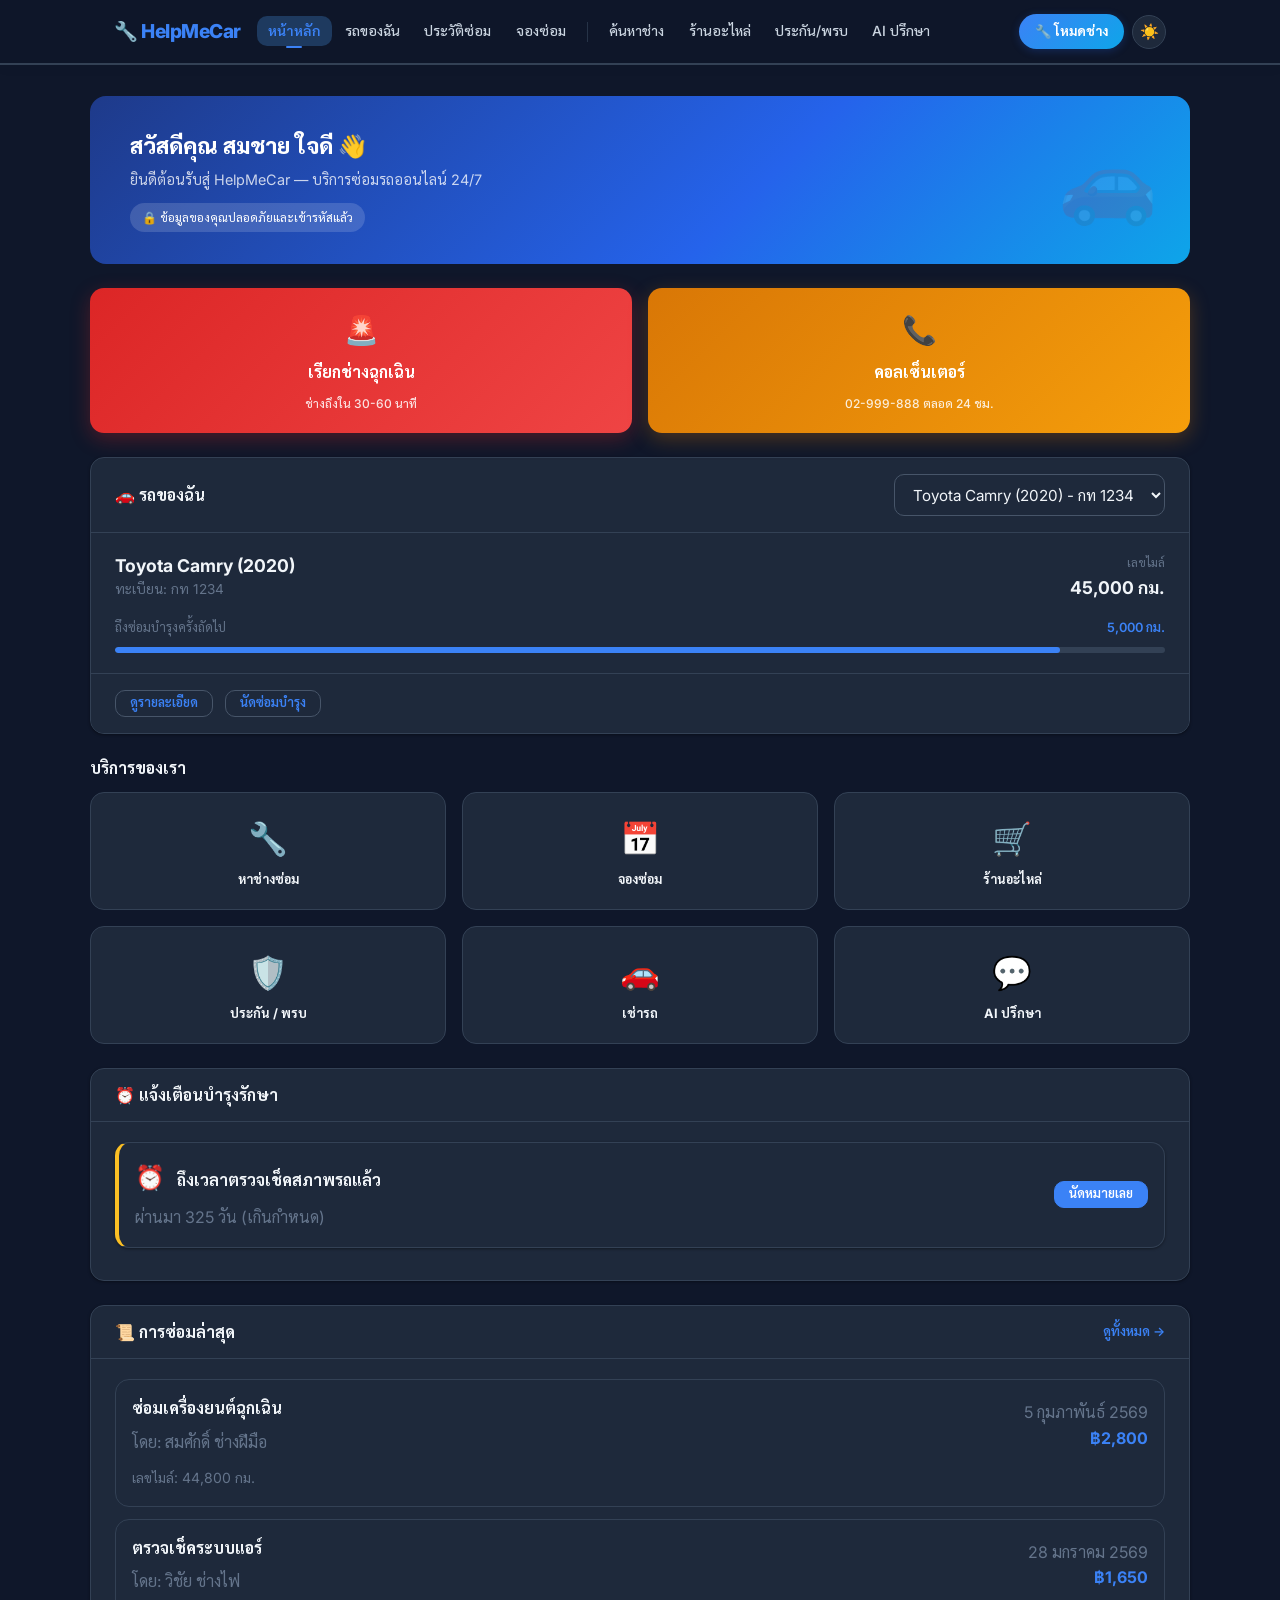
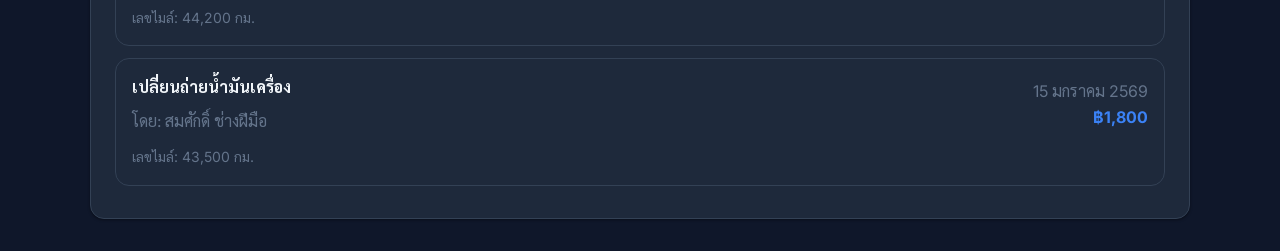
==== commit 86827c58: "Add files via upload" ====
--- a/index.html
+++ b/index.html
@@ -221,11 +221,11 @@
 
         @media (max-width: 600px) {
             .hero-banner {
-                padding: 1.5rem;
+                padding: 1.25rem 1rem;
             }
 
             .service-grid {
-                grid-template-columns: repeat(3, 1fr);
+                grid-template-columns: repeat(2, 1fr);
             }
 
             .action-row {
@@ -236,6 +236,9 @@
         @media (max-width: 400px) {
             .service-grid {
                 grid-template-columns: repeat(2, 1fr);
+            }
+            .action-btn {
+                padding: 1rem 0.5rem;
             }
         }
     </style>
@@ -394,9 +397,29 @@
 
     </main>
 
+    <!-- Mobile Bottom Navigation -->
+    <nav class="mobile-bottom-nav">
+        <a href="index.html" class="bottom-nav-item active">
+            <span class="bottom-nav-icon">🏠</span>
+            <span class="bottom-nav-label">หน้าหลัก</span>
+        </a>
+        <a href="pages/vehicles.html" class="bottom-nav-item">
+            <span class="bottom-nav-icon">🚗</span>
+            <span class="bottom-nav-label">รถของฉัน</span>
+        </a>
+        <a href="pages/booking.html" class="bottom-nav-item">
+            <span class="bottom-nav-icon">📅</span>
+            <span class="bottom-nav-label">จองซ่อม</span>
+        </a>
+        <button class="bottom-nav-item" id="mobileMenuBtn" aria-label="Open menu" >
+            <span class="bottom-nav-icon">🍔</span>
+            <span class="bottom-nav-label">เมนู</span>
+        </button>
+    </nav>
+
     <script src="js/app.js"></script>
     <script src="js/dashboard.js"></script>
 
 </body>
 
-</html>+</html>
--- a/css/style.css
+++ b/css/style.css
@@ -234,7 +234,9 @@
    NAVBAR
    ================================================ */
 .navbar {
-  background: var(--bg-card);
+  background: rgba(255, 255, 255, 0.92);
+  backdrop-filter: blur(12px);
+  -webkit-backdrop-filter: blur(12px);
   border-bottom: 1px solid var(--border);
   position: sticky;
   top: 0;
@@ -242,8 +244,16 @@
   height: 64px;
   display: flex;
   align-items: center;
-  box-shadow: var(--shadow-sm);
-  transition: background 0.3s, border-color 0.3s;
+  box-shadow: 0 1px 0 var(--border), 0 4px 12px rgba(0, 0, 0, 0.04);
+  transition: background 0.3s, border-color 0.3s, box-shadow 0.3s;
+}
+
+[data-theme="dark"] .navbar {
+  background: rgba(15, 23, 42, 0.92);
+}
+
+.navbar.scrolled {
+  box-shadow: 0 1px 0 var(--border), 0 8px 24px rgba(0, 0, 0, 0.08);
 }
 
 .navbar-container {
@@ -253,11 +263,11 @@
   padding: 0 var(--space-6);
   display: flex;
   align-items: center;
-  gap: var(--space-6);
+  gap: var(--space-4);
 }
 
 .navbar-brand {
-  font-size: 1.25rem;
+  font-size: 1.2rem;
   font-weight: 800;
   color: var(--brand-primary);
   display: flex;
@@ -266,12 +276,18 @@
   text-decoration: none;
   flex-shrink: 0;
   letter-spacing: -0.5px;
+  transition: all var(--transition-fast);
+}
+
+.navbar-brand:hover {
+  color: var(--brand-primary-hover);
+  transform: scale(1.02);
 }
 
 .navbar-menu {
   display: flex;
   align-items: center;
-  gap: var(--space-1);
+  gap: 2px;
   list-style: none;
   flex: 1;
 }
@@ -279,12 +295,13 @@
 .navbar-link {
   color: var(--text-secondary);
   font-weight: 500;
-  font-size: 0.9rem;
-  padding: 0.4rem 0.75rem;
+  font-size: 0.875rem;
+  padding: 0.4rem 0.7rem;
   border-radius: var(--radius-md);
   text-decoration: none;
   transition: all var(--transition-fast);
   white-space: nowrap;
+  position: relative;
 }
 
 .navbar-link:hover {
@@ -298,60 +315,78 @@
   font-weight: 600;
 }
 
+.navbar-link.active::after {
+  content: '';
+  position: absolute;
+  bottom: -2px;
+  left: 50%;
+  transform: translateX(-50%);
+  width: 16px;
+  height: 2px;
+  background: var(--brand-primary);
+  border-radius: 2px;
+}
+
 .navbar-divider {
   width: 1px;
-  height: 24px;
+  height: 20px;
   background: var(--border);
   margin: 0 var(--space-2);
   flex-shrink: 0;
+  opacity: 0.7;
 }
 
 .navbar-actions {
   display: flex;
   align-items: center;
-  gap: var(--space-3);
+  gap: var(--space-2);
   margin-left: auto;
   flex-shrink: 0;
 }
 
 .btn-nav-cta {
-  background: var(--brand-primary);
+  background: linear-gradient(135deg, var(--brand-primary) 0%, var(--brand-accent) 100%);
   color: white;
   padding: 0.45rem 1rem;
   border-radius: var(--radius-full);
-  font-weight: 600;
-  font-size: 0.875rem;
+  font-weight: 700;
+  font-size: 0.82rem;
   text-decoration: none;
-  transition: all var(--transition-fast);
-  display: flex;
-  align-items: center;
-  gap: var(--space-1);
+  transition: all 0.2s ease;
+  display: flex;
+  align-items: center;
+  gap: 4px;
+  box-shadow: 0 2px 8px rgba(37, 99, 235, 0.25);
+  white-space: nowrap;
 }
 
 .btn-nav-cta:hover {
-  background: var(--brand-primary-hover);
+  background: linear-gradient(135deg, var(--brand-primary-hover) 0%, #0284C7 100%);
   color: white;
-  transform: translateY(-1px);
+  transform: translateY(-2px);
+  box-shadow: 0 6px 18px rgba(37, 99, 235, 0.4);
 }
 
 .theme-toggle {
   background: var(--bg-subtle);
   border: 1px solid var(--border);
   color: var(--text-secondary);
-  width: 36px;
-  height: 36px;
+  width: 34px;
+  height: 34px;
   border-radius: var(--radius-full);
   display: flex;
   align-items: center;
   justify-content: center;
   cursor: pointer;
   transition: all var(--transition-fast);
-  font-size: 1rem;
+  font-size: 0.95rem;
+  flex-shrink: 0;
 }
 
 .theme-toggle:hover {
   background: var(--bg-muted);
-  transform: rotate(20deg);
+  border-color: var(--border-strong);
+  transform: rotate(20deg) scale(1.1);
 }
 
 /* Mobile toggle */
@@ -360,19 +395,42 @@
   flex-direction: column;
   gap: 5px;
   background: none;
-  border: none;
+  border: 1px solid var(--border);
+  border-radius: var(--radius-md);
   cursor: pointer;
-  padding: 8px;
+  padding: 8px 10px;
   margin-left: auto;
+  flex-shrink: 0;
+  transition: all var(--transition-fast);
+}
+
+.navbar-toggle:hover {
+  background: var(--bg-subtle);
+  border-color: var(--border-strong);
 }
 
 .navbar-toggle span {
   display: block;
-  width: 22px;
+  width: 20px;
   height: 2px;
   background: var(--text-primary);
   border-radius: 2px;
-  transition: all 0.3s;
+  transition: all 0.3s cubic-bezier(0.34, 1.56, 0.64, 1);
+  transform-origin: center;
+}
+
+/* Hamburger → X animation */
+.navbar-toggle.open span:nth-child(1) {
+  transform: translateY(7px) rotate(45deg);
+}
+
+.navbar-toggle.open span:nth-child(2) {
+  opacity: 0;
+  transform: scaleX(0);
+}
+
+.navbar-toggle.open span:nth-child(3) {
+  transform: translateY(-7px) rotate(-45deg);
 }
 
 /* Skip nav */
@@ -390,6 +448,7 @@
 .skip-nav:focus {
   top: 1rem;
 }
+
 
 /* ================================================
    BUTTONS
@@ -1104,7 +1163,7 @@
 
   /* ---- Hamburger button ---- */
   .navbar-toggle {
-    display: flex;
+    display: none;
     align-items: center;
     justify-content: center;
     width: 44px;
@@ -1140,51 +1199,83 @@
 
   /* ---- Dark overlay when menu is open ---- */
   .nav-overlay {
-    display: none;
+    display: block;
     position: fixed;
     inset: 0;
     background: rgba(0, 0, 0, 0.5);
+    backdrop-filter: blur(2px);
     z-index: 998;
+    opacity: 0;
+    visibility: hidden;
+    touch-action: none;
+    transition: opacity 0.3s ease, visibility 0s 0.3s;
   }
 
   .nav-overlay.active {
-    display: block;
-  }
-
-  /* ---- Menu drawer ---- */
+    opacity: 1;
+    visibility: visible;
+    transition: opacity 0.3s ease, visibility 0s;
+  }
+
+  /* ---- Menu drawer (Floating Bottom Sheet) ---- */
   .navbar-menu {
-    display: none;
+    display: flex;
     position: fixed;
-    top: 0;
-    right: 0;
-    bottom: 0;
-    width: min(300px, 85vw);
+    top: auto;
+    left: var(--space-3);
+    right: var(--space-3);
+    bottom: 84px; /* Rest just above the bottom nav */
+    width: auto;
+    max-height: calc(85vh - 90px);
     background: var(--bg-card);
-    border-left: 1px solid var(--border);
+    border: 1px solid var(--border-strong);
+    border-radius: var(--radius-xl);
     flex-direction: column;
     align-items: stretch;
-    padding: 72px var(--space-4) calc(env(safe-area-inset-bottom, 0px) + var(--space-4)) var(--space-4);
+    padding: var(--space-5) var(--space-3) var(--space-3) var(--space-3);
     gap: 0;
     overflow-y: auto;
+    overscroll-behavior: contain;
     -webkit-overflow-scrolling: touch;
-    z-index: 9999;
-    box-shadow: -4px 0 24px rgba(0, 0, 0, 0.25);
+    z-index: 10000;
+    box-shadow: 0 10px 40px rgba(0, 0, 0, 0.4);
+    
+    /* Clean, robust rendering strategy */
+    opacity: 0;
+    pointer-events: none;
+    transform: translateY(40px); 
+    transition: all 0.35s cubic-bezier(0.34, 1.56, 0.64, 1);
+  }
+
+  /* Pill indicator for bottom sheet */
+  .navbar-menu::before {
+    content: '';
+    position: absolute;
+    top: 12px;
+    left: 50%;
+    transform: translateX(-50%);
+    width: 40px;
+    height: 4px;
+    background: var(--border-strong);
+    border-radius: 4px;
   }
 
   .navbar-menu.active {
-    display: flex;
+    opacity: 1;
+    pointer-events: auto;
+    transform: translateY(0);
   }
 
   /* ---- Nav links in drawer ---- */
   .navbar-link {
     display: flex;
     align-items: center;
-    padding: 0.875rem var(--space-3);
-    font-size: 1rem;
+    padding: 0.6rem var(--space-3);
+    font-size: 0.95rem;
     font-weight: 500;
     border-radius: var(--radius-md);
+    /* Ensure the 48px touch target rule */
     min-height: 48px;
-    /* touch target */
     margin-bottom: 2px;
   }
 
@@ -1209,8 +1300,8 @@
     flex-direction: column;
     align-items: stretch;
     gap: var(--space-3);
-    margin-top: var(--space-4);
-    padding-top: var(--space-4);
+    margin-top: var(--space-3);
+    padding-top: var(--space-3);
     border-top: 1px solid var(--border);
     border-left: none;
     padding-left: 0;
@@ -1307,12 +1398,25 @@
     display: none;
   }
 
-  .insurance-hero {
-    padding: 1.25rem;
-  }
-
   .insurance-hero::before {
     display: none;
+  }
+
+  /* ---- Mobile UX Touch Guidelines ---- */
+  .btn, .action-btn, .form-control, .service-item {
+    min-height: 48px;
+    display: flex;
+    align-items: center;
+    justify-content: center;
+  }
+  
+  .service-item {
+    flex-direction: column;
+    padding: 1rem;
+  }
+  
+  body {
+    padding-bottom: 76px; /* Offset for mobile bottom nav */
   }
 }
 
@@ -1352,6 +1456,65 @@
 }
 
 /* ================================================
+   MOBILE BOTTOM NAVIGATION
+   ================================================ */
+.mobile-bottom-nav {
+  display: none;
+  position: fixed;
+  bottom: 0;
+  left: 0;
+  right: 0;
+  background: var(--bg-card);
+  border-top: 1px solid var(--border);
+  z-index: 9999;
+  padding-bottom: env(safe-area-inset-bottom);
+  box-shadow: 0 -4px 12px rgba(0, 0, 0, 0.05);
+}
+
+[data-theme="dark"] .mobile-bottom-nav {
+  box-shadow: 0 -4px 12px rgba(0, 0, 0, 0.5);
+}
+
+.bottom-nav-item {
+  flex: 1;
+  display: flex;
+  flex-direction: column;
+  align-items: center;
+  justify-content: center;
+  color: var(--text-muted);
+  text-decoration: none;
+  border: none;
+  background: transparent;
+  min-height: 64px; /* Generous thumb target */
+  cursor: pointer;
+  transition: all var(--transition-fast);
+}
+
+.bottom-nav-item:hover, .bottom-nav-item.active {
+  color: var(--brand-primary);
+  background: var(--bg-subtle);
+}
+
+.bottom-nav-icon {
+  font-size: 1.4rem;
+  margin-bottom: 2px;
+  line-height: 1;
+}
+
+.bottom-nav-label {
+  font-size: 0.7rem;
+  font-weight: 600;
+  color: inherit;
+}
+
+@media (max-width: 768px) {
+  .mobile-bottom-nav {
+    display: flex;
+  }
+}
+
+
+/* ================================================
    PRINT
    ================================================ */
 @media print {
